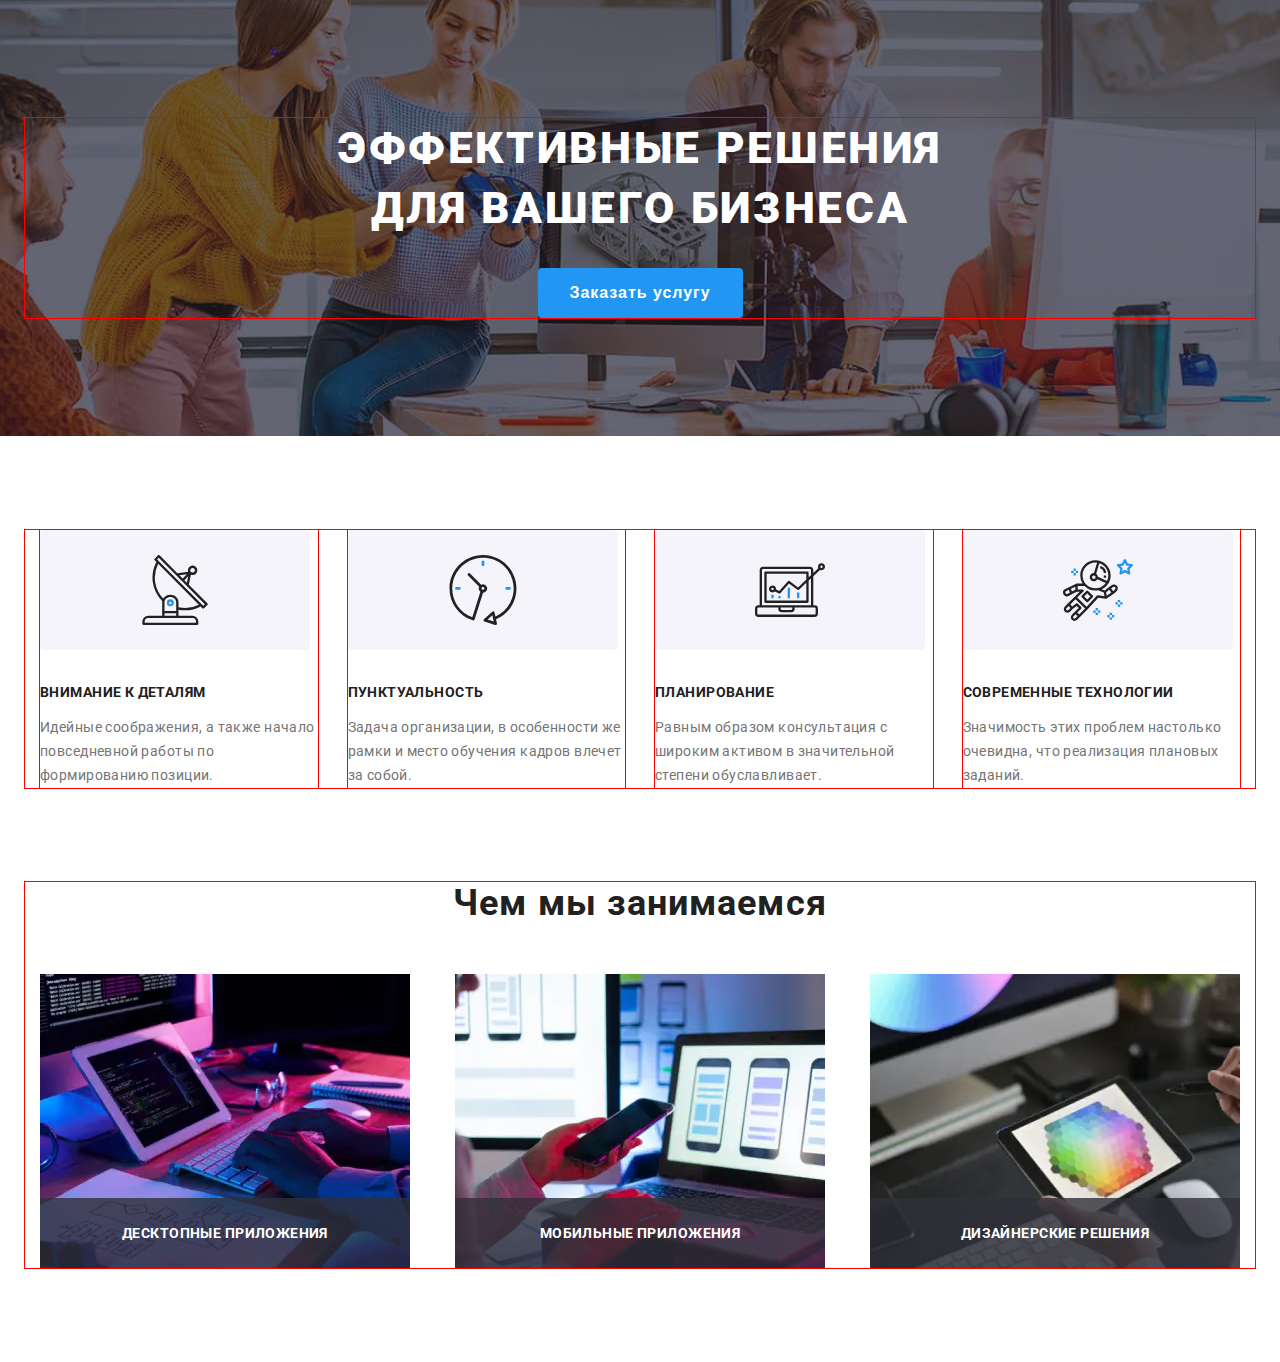
==== index.html @ d1e6fab0 "fix right margin of advantages list in tablet version" ====
<!DOCTYPE html>
<html lang="ru">
  <head>
    <meta charset="UTF-8" />
    <meta name="viewport" content="width=device-width, initial-scale=1.0" />
    <title>Web Studio - Главная</title>
    <link rel="preconnect" href="https://fonts.gstatic.com">
    <link href="https://fonts.googleapis.com/css2?family=Raleway:wght@700&family=Roboto:wght@400;500;700;900&display=swap"
      rel="stylesheet">
      <link rel="stylesheet" href="https://cdnjs.cloudflare.com/ajax/libs/modern-normalize/1.0.0/modern-normalize.min.css"
        integrity="sha512-ISS7cAi1PEhQ8jnbJpJZMd29NlhNj4AWYyLOSp2CE/CsHxTCu+r+t0D2yoJudVrd0/8fTVPUVDzY5Tvli75u/g=="
        crossorigin="anonymous" />
    <link rel="stylesheet" href="./css/main.min.css">
  </head>

  <body>
  <!-- Header -->
    <!-- <header class="page-header">
      <div class="page-header__container container">
        <a class="logo" href="./index.html" aria-label="Логотип"><span class="logo__span">Web</span>Studio</a>

        <div class="menu">
          <button type="button" class="menu__button" aria-expanded="false" data-menu-button>
            <svg 
              width="40" 
              height="40"
              aria-label="переключатель мобильного меню"
            >
              <use class="buttom__icon--burger" href="./images/sprite.svg#burger-menu"></use>
              <use class="buttom__icon--cross" href="./images/sprite.svg#menu-close"></use>
            </svg>
          </button>
          
          <div class="menu-backdrop" data-menu>
            <nav class="site-nav">
              <ul class="site-nav__list list">
                <li class="site-nav__item item"><a class="site-nav__link link current-page" href="./index.html">Студия</a></li>
                <li class="site-nav__item item"><a class="site-nav__link link" href="./portfolio.html">Портфолио</a></li>
                <li class="site-nav__item item"><a class="site-nav__link link" href="#">Контакты</a></li>
              </ul>
            </nav>
          
            <address class="address">
              <ul class="address__list list">
                <li class="address__item item"><a class="address__link link" href="mailto:info@devstudio.com">
                    <svg class="address__icon address__icon--mail">
                      <use href="./images/sprite.svg#envelope"></use>
                    </svg>
                    info@devstudio.com</a></li>
                <li class="address__item item"><a class="address__link link" href="tel:+380961111111">
                    <svg class="address__icon address__icon--smartphone">
                      <use href="./images/sprite.svg#smartphone"></use>
                    </svg>
                    +38 096 111 11 11</a></li>
              </ul>
            </address>
          </div>
        </div>
       
        
      </div>
      
    </header> -->
    <main>
      <!-- Hero -->        
        <section class="hero section">
          <div class="hero__container container">
            <h1 class="hero__title title">Эффективные решения <br>для вашего бизнеса</h1>
            <button type="button" class="hero__button" data-modal-open>Заказать услугу</button>
          </div>
        </section> 
      <!-- Advantages -->
      <section class="advantages section">
        <div class="container">
        <h2 class="visually-hidden">Преимущества</h2>
          <ul class="advantages__list list">
              <li class="advantages__list-item">
                <div class="advantages__list-item-wrapper">
                  <svg class="advantages__list-item-icon">
                    <use href="./images/sprite.svg#antenna"></use>
                  </svg>
                </div>
              <h3 class="advantages__list-item-paragraph title">Внимание к деталям</h3>
              <p class="advantages__list-item-description">
                Идейные соображения, а также начало повседневной работы по
                формированию позиции.
              </p> 
            </li>
            <li class="advantages__list-item">
              <div class="advantages__list-item-wrapper">
                <svg class="advantages__list-item-icon">
                  <use href="./images/sprite.svg#clock"></use>
                </svg>
              </div>
              <h3 class="advantages__list-item-paragraph title">Пунктуальность</h3>
              <p class="advantages__list-item-description">
                Задача организации, в особенности же рамки и место обучения кадров
                влечет за собой.
              </p>
            </li>
            <li class="advantages__list-item" >
              <div class="advantages__list-item-wrapper">
                <svg class="advantages__list-item-icon">
                  <use href="./images/sprite.svg#diagram"></use>
                </svg>
              </div>
              <h3 class="advantages__list-item-paragraph title">Планирование</h3>
              <p class="advantages__list-item-description">
                Равным образом консультация с широким активом в значительной
                степени обуславливает.
              </p>
            </li>
            <li class="advantages__list-item">
              <div class="advantages__list-item-wrapper">
                <svg class="advantages__list-item-icon">
                  <use href="./images/sprite.svg#astronaut"></use>
                </svg>
              </div>
              <h3 class="advantages__list-item-paragraph title">Современные технологии</h3>
              <p class="advantages__list-item-description">
                Значимость этих проблем настолько очевидна, что реализация
                плановых заданий.
              </p>
            </li>
          </ul>
          </div>
      </section>

      <!-- Activity -->
      <section class="activity section"> 
        <div class="container">
        <h2 class="activity__title title">Чем мы занимаемся</h2>
        <ul class="activity__list list">
            <li class="activity__list-item">
              <picture>
                <source srcset="./images/mark-up@1x.webp 1x, ./images/mark-up@2x.webp 2x" media="(min-width: 1200px)"
                  type="image/webp" />
                <source srcset="./images/mark-up@1x.jpg 1x, ./images/mark-up@2x.jpg 2x" media="(min-width: 1200px)"/>
              
                <img src="./images/mark-up@1x.jpg" alt="Планшет с кодом"/>
              </picture>

                <h3 class="activity__list-item-title">Десктопные приложения</h3>
            </li>
            <li class="activity__list-item">
              <picture>
                <source srcset="./images/adaptation@1x.webp 1x, ./images/adaptation@2x.webp 2x" media="(min-width: 1200px)"
                  type="image/webp" />
                
                  <source srcset="./images/adaptation@1x.jpg 1x, ./images/adaptation@2x.jpg 2x" media="(min-width: 1200px)" />
                <img src="./images/adaptation@1x.jpg" alt="Ноутбук с макетами смартфонов" />
              </picture>
                <h3 class="activity__list-item-title">Мобильные приложения</h3>
            </li>
            <li class="activity__list-item">
              <picture>
                <source srcset="./images/design@1x.webp 1x, ./images/design@2x.webp 2x" media="(min-width: 1200px)"
                  type="image/webp" />
                
                  <source srcset="./images/design@1x.jpg.jpg 1x, ./images/design@2x.jpg 2x" media="(min-width: 1200px)" />
                <img src="./images/design@1x.jpg" alt="Планшет с панелью цветов" width="370" height="294" />
              </picture>            
                <h3 class="activity__list-item-title">Дизайнерские решения</h3>
            </li>
          </div>
         
        </ul>
        </div>
      </section> 

      <!-- Our team -->
      <!-- <div class="our-team-bg-color">
      <section class="our-team-section section">
        <div class="container">
          <h2 class="title">Наша команда</h2>
          <ul class="card list">
            <li class="item">
                <img src="./images/employee-1.jpg" alt="Сотрудник" width="270" height="260" />
                <div class="wrapper">
                  <h3 class="name">Игорь Демьяненко</h3>
                  <p class="position" lang="en">Product Designer</p>
      
                  <ul class="social-links list">
                    <li class="item"><a href="#" class="link">
                      <svg class="icon" width="20" height="20";>
                        <use href="./images/sprite.svg#instagram"></use>
                      </svg>
                    </a></li>
                    <li class="item"><a href="#" class="link">
                      <svg class="icon" width="20" height="20">
                        <use href="./images/sprite.svg#twitter"></use>
                      </svg>
                    </a></li>
                    <li class="item"><a href="#" class="link">
                      <svg class="icon" width="20" height="20">
                        <use href="./images/sprite.svg#facebook"></use>
                      </svg>
                    </a></li>
                    <li class="item"><a href="#" class="link">
                      <svg class="icon" width="20" height="20">
                        <use href="./images/sprite.svg#linkedin"></use>
                      </svg>
                    </a></li>
                  </ul>
                </div>
            </li>
            <li class="item">
                <img src="./images/employee-2.jpg" alt="Сотрудник" width="270" height="260" />
                <div class="wrapper">
                <h3 class="name">Ольга Репина</h3>
                <p class="position" lang="en">Frontend Developer</p>
                
                  <ul class="social-links list">
                    <li class="item"><a href="#" class="link">
                        <svg class="icon" width="20" height="20" ;>
                          <use href="./images/sprite.svg#instagram"></use>
                        </svg>
                      </a></li>
                    <li class="item"><a href="#" class="link">
                        <svg class="icon" width="20" height="20">
                          <use href="./images/sprite.svg#twitter"></use>
                        </svg>
                      </a></li>
                    <li class="item"><a href="#" class="link">
                        <svg class="icon" width="20" height="20">
                          <use href="./images/sprite.svg#facebook"></use>
                        </svg>
                      </a></li>
                    <li class="item"><a href="#" class="link">
                        <svg class="icon" width="20" height="20">
                          <use href="./images/sprite.svg#linkedin"></use>
                        </svg>
                      </a></li>
                  </ul>
                          </div>
            </li>
            <li class="item">
                <img src="./images/employee-3.jpg" alt="Сотрудник" width="270" height="260" />
                <div class="wrapper">
                <h3 class="name">Николай Тарасов</h3>
                <p class="position" lang="en">Marketing</p>
                
                  <ul class="social-links list">
                    <li class="item"><a href="#" class="link">
                        <svg class="icon" width="20" height="20" ;>
                          <use href="./images/sprite.svg#instagram"></use>
                        </svg>
                      </a></li>
                    <li class="item"><a href="#" class="link">
                        <svg class="icon" width="20" height="20">
                          <use href="./images/sprite.svg#twitter"></use>
                        </svg>
                      </a></li>
                    <li class="item"><a href="#" class="link">
                        <svg class="icon" width="20" height="20">
                          <use href="./images/sprite.svg#facebook"></use>
                        </svg>
                      </a></li>
                    <li class="item"><a href="#" class="link">
                        <svg class="icon" width="20" height="20">
                          <use href="./images/sprite.svg#linkedin"></use>
                        </svg>
                      </a></li>
                  </ul>
                          </div>
            </li>
            <li class="item">
                <img src="./images/employee-4.jpg" alt="Сотрудник" width="270" height="260" />
                <div class="wrapper">
                <h3 class="name">Михаил Ермаков</h3>
                <p class="position" lang="en">UI Designer</p>
                
                  <ul class="social-links list">
                    <li class="item"><a href="#" class="link">
                        <svg class="icon" width="20" height="20" ;>
                          <use href="./images/sprite.svg#instagram"></use>
                        </svg>
                      </a></li>
                    <li class="item"><a href="#" class="link">
                        <svg class="icon" width="20" height="20">
                          <use href="./images/sprite.svg#twitter"></use>
                        </svg>
                      </a></li>
                    <li class="item"><a href="#" class="link">
                        <svg class="icon" width="20" height="20">
                          <use href="./images/sprite.svg#facebook"></use>
                        </svg>
                      </a></li>
                    <li class="item"><a href="#" class="link">
                        <svg class="icon" width="20" height="20">
                          <use href="./images/sprite.svg#linkedin"></use>
                        </svg>
                      </a></li>
                  </ul>
                          </div>
            </li>
          </ul>
        </div>
       
      </section>
      </div> -->

      <!-- Clients -->
      <!-- <section class="clients section">
        <h2 class="title">Постоянные клиенты</h2>
        <ul class="list">
          <li class="item"><a href="#" class="link icon">
            <svg class="icon" width="44.27" height="49.23">
              <use href="./images/sprite.svg#logo-1"></use>
            </svg>
          </a></li>
          <li class="item"><a href="#" class="link icon">
            <svg class="icon" width="40" height="52">
              <use href="./images/sprite.svg#logo-2"></use>
            </svg>
          </a></li>
          <li class="item"><a href="#" class="link icon">
            <svg class="icon" width="41" height="42.6">
              <use href="./images/sprite.svg#logo-3"></use>
            </svg>
          </a></li>
          <li class="item"><a href="#" class="link icon">
            <svg class="icon" width="79.66" height="42.02">
              <use href="./images/sprite.svg#logo-4"></use>
            </svg>
          </a></li>
          <li class="item"><a href="#" class="link icon">
            <svg class="icon" width="59" height="47">
              <use href="./images/sprite.svg#logo-5"></use>
            </svg>
          </a></li>
          <li class="item"><a href="#" class="link icon">
            <svg class="icon" width="88.48" height="45.44">
              <use href="./images/sprite.svg#logo-6"></use>
            </svg>
          </a></li>
        </ul>
      </section> -->


    </main>

    <!-- <footer class="page-footer">
      <div class="container">

        <div class="wrapper">
        <a class="logo link" href="./index.html" aria-label="Логотип"><span>Web</span>Studio</a>
        <address class="address">
          <ul class="list">
            <li class="item"><a class="link map-link" href="https://goo.gl/maps/mYZtJSJooVGheemE7" target="=_blank"
                rel="noreferrer noopener">г. Киев, пр-т Леси Украинки, 26</a></li>
            <li class="item"><a class="link" href="mailto:info@example.com">info@example.com</a></li>
            <li class="item"><a class="link" href="tel:+380991111111">+38 099 111 11 11</a></li>
          </ul>
        </address>
        </div>

        <div class="wrapper">
        <strong class="invitation">присоединяйтесь</strong>
                  <ul class="social-links list">
                    <li class="item"><a href="#" class="link icon">
                        <svg class="icon" width="20" height="20" ;>
                          <use href="./images/sprite.svg#instagram"></use>
                        </svg>
                      </a></li>
                    <li class="item"><a href="#" class="link icon">
                        <svg class="icon" width="20" height="20">
                          <use href="./images/sprite.svg#twitter"></use>
                        </svg>
                      </a></li>
                    <li class="item"><a href="#" class="link icon">
                        <svg class="icon" width="20" height="20">
                          <use href="./images/sprite.svg#facebook"></use>
                        </svg>
                      </a></li>
                    <li class="item"><a href="#" class="link icon">
                        <svg class="icon" width="20" height="20">
                          <use href="./images/sprite.svg#linkedin"></use>
                        </svg>
                      </a></li>
                  </ul>
        </div>

        <div class="subscribe-wrapper">
        <strong class="invitation">Подпишитесь на рассылку</strong>
        <form action="#" class="subscribe-form">
          <input type="email" name="email" class="subscribe-field" placeholder="E-mail">
          <button type="submit" class="subscribe-btn">Подписаться</button>
        </form>
        </div>
      </div>
      
    </footer> -->

        <!-- Modal -->

    <!-- <div class="backdrop is-hidden" data-modal>
      <div class="modal">
        
        <button type="button" class="modal-btn" data-modal-close>
          <svg class="btn-icon" width="18" height="18">
            <use href="./images/sprite.svg#close-black" ></use>
          </svg>
        </button>

        <b class="modal-title">Оставьте свои данные, мы вам перезвоним</b>
        
        <form action="#" class="modal-form">
          <label class="form-field">
            Имя
            <span class="field-input-wrapper">
              <svg class="field-icon" width="18" height="18">
              <use href="./images/sprite.svg#person"></use>
            </svg>
            <input type="text" name="name" class="field-input"></span>
          </label>
          
          <label  class="form-field">
            Телефон
            <span class="field-input-wrapper">
              <svg class="field-icon" width="18" height="18">
              <use href="./images/sprite.svg#phone-in-form"></use>
            </svg>
            <input type="tel" name="phone" class="field-input"></span>
          </label>

          <label  class="form-field">
            Почта
            <span class="field-input-wrapper">
              <svg class="field-icon" width="18" height="18">
              <use href="./images/sprite.svg#email"></use>
            </svg>
            <input type="email" name="email" class="field-input"></span>
          </label>
          
          <label class="form-field" >
            Комментарий
            <textarea name="comment" placeholder="Введите текст" class="field-txtarea"></textarea>
          </label>

            <input type="checkbox" name="policy" value="accept-policy" id="policy" class="policy-input visually-hidden">
            <label for="policy" class="policy-chbx-text">
              Соглашаюсь с рассылкой и принимаю<a href="#" class="policy-agreement link">Условия договора</a>
            </label>
          
          <button type="submit" class="form-submit-btn">Отправить</button>

        </form>
      </div>
    </div> -->

    <script src="./js/modal.js"></script>
    <script src="./js/burger-menu.js"></script>

  </body>
</html>
---- css/main.min.css ----
body{background-color:var(--primary-white-color);color:var(--primary-text-color);font-family:'Roboto', sans-serif;margin:0}h1,h2,h3,h4,h5,h6,p{margin:0;padding:0}.list{list-style:none;margin:0;padding:0}.link{text-decoration:none;color:var(--primary-text-color)}img{display:block}:root{--primary-white-color: #ffffff;--secondary-background-color: #2f303a;--accent-background-color: #f5f4fa;--accent-color: #2196f3;--primary-text-color: #212121;--secondary-text-color: #757575;--primary-icon-color: #afb1b8;--time-function: cubic-bezier(0.4, 0, 0.2, 1)}.visually-hidden{position:absolute;width:1px;height:1px;margin:-1px;border:0;padding:0;white-space:nowrap;clip-path:inset(100%);clip:rect(0 0 0 0);overflow:hidden}.container{width:100%;padding:0 15px;outline:1px solid red}@media screen and (min-width: 480px){.container{max-width:480px;margin:0 auto}}@media screen and (min-width: 768px){.container{max-width:768px}}@media screen and (min-width: 1200px){.container{max-width:1200px}}.logo{font-size:24px;font-weight:700;line-height:1.167;font-family:'Raleway', sans-serif;letter-spacing:0.03em;text-decoration:none;color:#000000}.logo__span{color:var(--accent-color)}.section{padding-top:60px;padding-bottom:60px}@media screen and (min-width: 1200px){.section{padding-top:94px;padding-bottom:94px}}.title{font-size:28px;font-weight:700;line-height:1.179;text-align:center;letter-spacing:0.03em}@media screen and (min-width: 1200px){.title{font-size:36px;font-weight:700;line-height:1.167}}.page-header{border-bottom:1px solid #ececec}.page-header__container{position:relative;display:flex;justify-content:space-between;align-items:center;min-height:60px}.menu__button{display:flex;justify-content:center;width:40px;height:40px;padding:0;background-color:var(--primary-white-color);border:none}.buttom__icon--cross{display:none}.menu__button.is-open .buttom__icon--cross{display:block}.menu__button.is-open .buttom__icon--burger{display:none}.menu-backdrop{opacity:0;pointer-events:none;position:absolute;left:0;top:101%;text-align:center;width:100%;padding:60px 0;background-color:var(--primary-white-color);box-shadow:0px 4px 8px rgba(0,0,0,0.04),0px 2px 4px rgba(0,0,0,0.08),0px 1px 3px rgba(0,0,0,0.16);transition:opacity 250ms var(--time-function)}.menu-backdrop.is-open{opacity:1;pointer-events:visible}.site-nav{margin-bottom:55px}.site-nav__item:not(:last-child){margin-bottom:40px}.site-nav__item{display:flex;justify-content:center}.site-nav__link{display:inline-flex;flex-direction:column;align-items:center;font-size:14px;font-weight:500;line-height:1.143;letter-spacing:0.02em}.site-nav__link:after{content:'';margin-top:8px;width:100%;height:4px;background-color:var(--accent-color);border-radius:2px;opacity:0}.site-nav__link.current-page{color:var(--accent-color)}.site-nav__link.current-page:after{opacity:1}.address__item:not(:last-child){margin-bottom:16px}.address__link{display:inline-flex;align-items:center;color:var(--secondary-text-color);font-size:14px;font-weight:500;line-height:1.143;font-style:normal;letter-spacing:0.02em;transition:color 250ms var(--time-function)}.address__link:hover,.address__link:focus{color:var(--accent-color)}.address__icon{margin-right:10px;fill:currentColor}.address__icon--mail{width:16px;height:12px}.address__icon--smartphone{width:10px;height:16px}.address__icon--mail{width:16px;height:12px}.address__icon--mail--smartphone{width:10px;height:16px}.hero{padding-top:118px;padding-bottom:118px;margin:0 auto;color:var(--primary-white-color);background-image:linear-gradient(rgba(47,48,58,0.4), rgba(47,48,58,0.4)),url("../images/hero-mobile@1x.jpg");background-repeat:no-repeat;background-position:center;background-size:480px 400px}.hero__container{text-align:center}.hero__title{margin-bottom:30px;font-size:21px;font-weight:900;line-height:1.619;letter-spacing:0.06em;text-transform:uppercase}.hero__button{padding:10px 32px;border:none;border-radius:4px;min-width:200px;cursor:pointer;background-color:var(--accent-color);color:var(--primary-white-color);font-size:16px;font-weight:700;line-height:1.875;text-align:center;letter-spacing:0.06em}@media screen and (min-device-pixel-ratio: 2) and (min-width: 320px), screen and (min-resolution: 192dpi) and (min-width: 320px), screen and (min-resolution: 2dppx) and (min-width: 320px){.hero{background-image:linear-gradient(rgba(47,48,58,0.4), rgba(47,48,58,0.4)),url("../images/hero-mobile@2x.jpg")}}@media screen and (min-width: 480px){.hero__title{font-size:26px;font-weight:900;line-height:1.615}}@media screen and (min-width: 768px){.hero{background-image:linear-gradient(rgba(47,48,58,0.4), rgba(47,48,58,0.4)),url("../images/hero-tablet@1x.jpg");background-size:768px 400px}}@media screen and (min-device-pixel-ratio: 2) and (min-width: 768px), screen and (min-resolution: 192dpi) and (min-width: 768px), screen and (min-resolution: 2dppx) and (min-width: 768px){.hero{background-image:linear-gradient(rgba(47,48,58,0.4), rgba(47,48,58,0.4)),url("../images/hero-tablet@2x.jpg")}}@media screen and (min-width: 1200px){.hero{background-image:linear-gradient(rgba(47,48,58,0.4), rgba(47,48,58,0.4)),url("../images/hero-desk@1x.jpg");background-size:1600px 600px}.hero__title{font-size:44px;font-weight:900;line-height:1.364}}@media screen and (min-device-pixel-ratio: 2) and (min-width: 1200px), screen and (min-resolution: 192dpi) and (min-width: 1200px), screen and (min-resolution: 2dppx) and (min-width: 1200px){.hero{background-image:linear-gradient(rgba(47,48,58,0.4), rgba(47,48,58,0.4)),url("../images/hero-desk@2x.jpg")}}.advantages__list-item-wrapper{display:flex;justify-content:center;align-items:center;max-width:450px;height:120px;margin-bottom:30px;background-color:var(--accent-background-color);border-radius:4px}.advantages__list-item-icon{width:70px;height:70px}.advantages__list-item-paragraph{font-size:14px;font-weight:700;line-height:1.857;text-transform:uppercase;margin-bottom:10px}.advantages__list-item-description{color:var(--secondary-text-color);font-size:14px;font-weight:400;line-height:1.714;letter-spacing:0.03em}@media screen and (min-width: 320px) and (max-width: 767px){.advantages__list-item:not(:last-child){margin-bottom:30px}}@media screen and (min-width: 768px){.advantages__list{display:flex;flex-wrap:wrap;margin-right:-15px;margin-left:-15px;margin-bottom:-15px}.advantages__list-item{margin-right:15px;margin-left:15px;margin-bottom:15px;outline:1px solid red;width:calc((100% - 4 * 15px) / 2)}.advantages__list-item-wrapper{max-width:354px}.advantages__list-item-paragraph{text-align:left}}@media screen and (min-width: 1200px){.advantages__list{flex-wrap:nowrap;margin-bottom:0}.advantages__list-item{margin-bottom:0;outline:1px solid red;width:calc((100% - 4 * 30px) / 4)}.advantages__list-item-wrapper{max-width:270px}.advantages__list-item-paragraph{text-align:left}}.activity{display:none}@media screen and (min-width: 1200px){.activity{display:block;padding-top:0}.activity__list{display:flex;justify-content:space-between}.activity__title{margin-bottom:50px}.activity__list-item{position:relative}.activity__list-item-title{position:absolute;left:0;bottom:0;width:100%;padding-top:27px;padding-bottom:27px;background-color:rgba(47,48,58,0.8);font-size:14px;font-weight:700;line-height:1.143;text-align:center;letter-spacing:0.03em;text-transform:uppercase;color:var(--primary-white-color)}}
/*# sourceMappingURL=main.min.css.map */
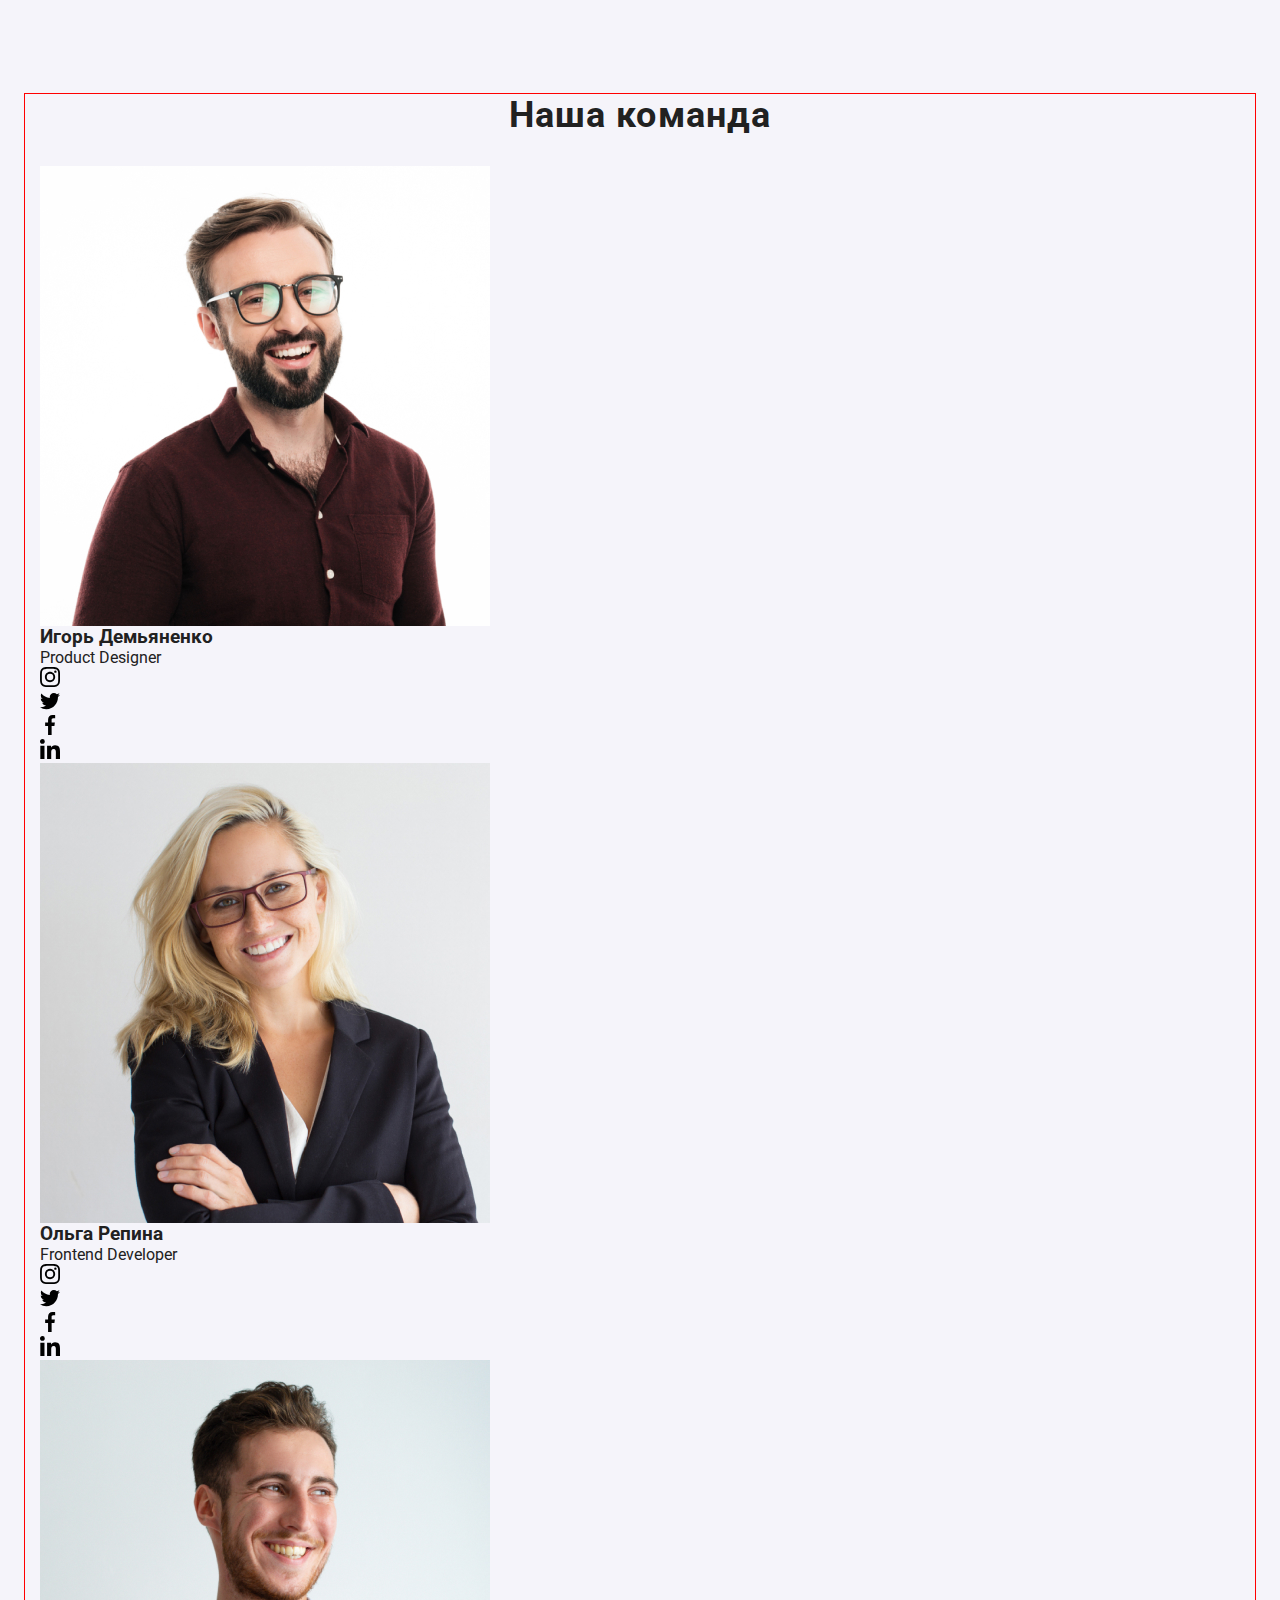
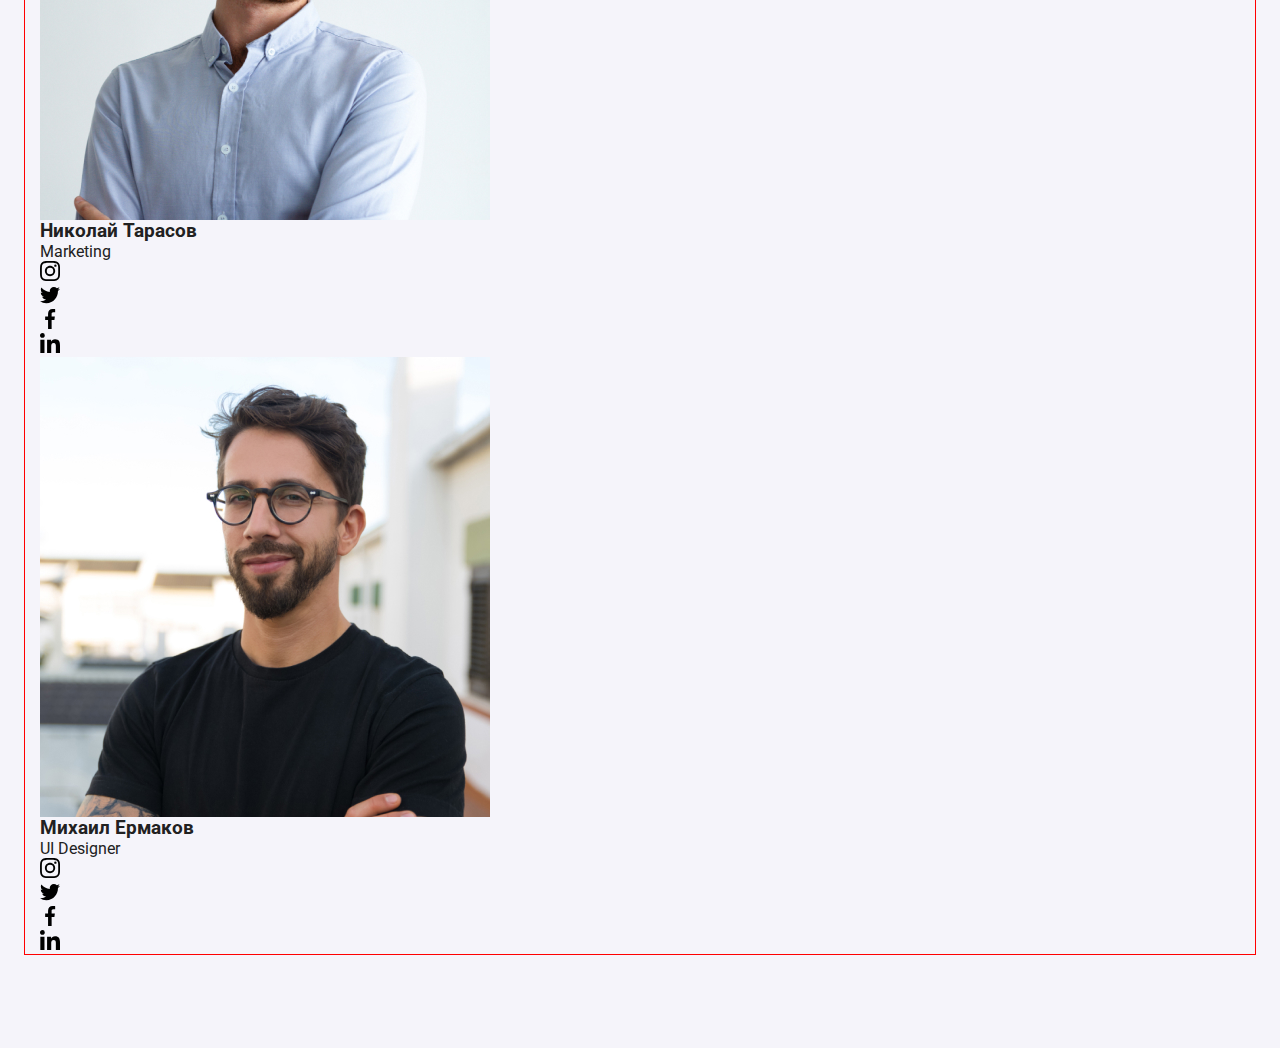
==== commit 874a418f: "prepare images for responsive design" ====
--- a/index.html
+++ b/index.html
@@ -63,14 +63,14 @@
     </header> -->
     <main>
       <!-- Hero -->        
-        <section class="hero section">
+        <!-- <section class="hero section">
           <div class="hero__container container">
             <h1 class="hero__title title">Эффективные решения <br>для вашего бизнеса</h1>
             <button type="button" class="hero__button" data-modal-open>Заказать услугу</button>
           </div>
-        </section> 
+        </section>  -->
       <!-- Advantages -->
-      <section class="advantages section">
+      <!-- <section class="advantages section">
         <div class="container">
         <h2 class="visually-hidden">Преимущества</h2>
           <ul class="advantages__list list">
@@ -124,10 +124,10 @@
             </li>
           </ul>
           </div>
-      </section>
+      </section> -->
 
       <!-- Activity -->
-      <section class="activity section"> 
+      <!-- <section class="activity section"> 
         <div class="container">
         <h2 class="activity__title title">Чем мы занимаемся</h2>
         <ul class="activity__list list">
@@ -166,139 +166,152 @@
          
         </ul>
         </div>
-      </section> 
+      </section>  -->
 
       <!-- Our team -->
-      <!-- <div class="our-team-bg-color">
-      <section class="our-team-section section">
+      <section class="our-team section">
         <div class="container">
-          <h2 class="title">Наша команда</h2>
-          <ul class="card list">
-            <li class="item">
-                <img src="./images/employee-1.jpg" alt="Сотрудник" width="270" height="260" />
-                <div class="wrapper">
-                  <h3 class="name">Игорь Демьяненко</h3>
-                  <p class="position" lang="en">Product Designer</p>
+          <h2 class="our-team__title title">Наша команда</h2>
+          <ul class="our-team__card-list list">
+            <li class="our-team__card-list-item">
+              <picture>
+                <source srcset="" media="" />
+                <source srcset="" media="" type="" />
+                <img src="./images/employee-1-mobile@1x.jpg" alt="Сотрудник"/>
+              </picture>
+                <div class="our-team__card-list-wrapper">
+                  <h3 class="our-team__card-list-name">Игорь Демьяненко</h3>
+                  <p class="our-team__card-list-position" lang="en">Product Designer</p>
       
-                  <ul class="social-links list">
-                    <li class="item"><a href="#" class="link">
-                      <svg class="icon" width="20" height="20";>
+                  <ul class="social-links__list list">
+                    <li class="social-links__list-item"><a href="#" class="link">
+                      <svg class="social-links__list-item-icon" width="20" height="20";>
                         <use href="./images/sprite.svg#instagram"></use>
                       </svg>
                     </a></li>
-                    <li class="item"><a href="#" class="link">
-                      <svg class="icon" width="20" height="20">
+                    <li class="social-links__list-item"><a href="#" class="link">
+                      <svg class="social-links__list-item-icon" width="20" height="20">
                         <use href="./images/sprite.svg#twitter"></use>
                       </svg>
                     </a></li>
-                    <li class="item"><a href="#" class="link">
-                      <svg class="icon" width="20" height="20">
+                    <li class="social-links__list-item"><a href="#" class="link">
+                      <svg class="social-links__list-item-icon" width="20" height="20">
                         <use href="./images/sprite.svg#facebook"></use>
                       </svg>
                     </a></li>
-                    <li class="item"><a href="#" class="link">
-                      <svg class="icon" width="20" height="20">
+                    <li class="social-links__list-item"><a href="#" class="link">
+                      <svg class="social-links__list-item-icon" width="20" height="20">
                         <use href="./images/sprite.svg#linkedin"></use>
                       </svg>
                     </a></li>
                   </ul>
                 </div>
             </li>
-            <li class="item">
-                <img src="./images/employee-2.jpg" alt="Сотрудник" width="270" height="260" />
-                <div class="wrapper">
-                <h3 class="name">Ольга Репина</h3>
-                <p class="position" lang="en">Frontend Developer</p>
-                
-                  <ul class="social-links list">
-                    <li class="item"><a href="#" class="link">
-                        <svg class="icon" width="20" height="20" ;>
+            <li class="our-team__card-list-item">
+              <picture>
+                <img src="./images/employee-2-mobile@1x.jpg" alt="Сотрудник"/>
+              </picture>
+                <div class="our-team__card-list-wrapper">
+                <h3 class="our-team__card-list-name">Ольга Репина</h3>
+                <p class="our-team__card-list-position" lang="en">Frontend Developer</p>
+                
+                  <ul class="social-links__list list">
+                    <li class="social-links__list-item"><a href="#" class="link">
+                        <svg class="social-links__list-item-icon" width="20" height="20" ;>
                           <use href="./images/sprite.svg#instagram"></use>
                         </svg>
                       </a></li>
-                    <li class="item"><a href="#" class="link">
-                        <svg class="icon" width="20" height="20">
+                    <li class="social-links__list-item"><a href="#" class="link">
+                        <svg class="social-links__list-item-icon" width="20" height="20">
                           <use href="./images/sprite.svg#twitter"></use>
                         </svg>
                       </a></li>
-                    <li class="item"><a href="#" class="link">
-                        <svg class="icon" width="20" height="20">
+                    <li class="social-links__list-item"><a href="#" class="link">
+                        <svg class="social-links__list-item-icon" width="20" height="20">
                           <use href="./images/sprite.svg#facebook"></use>
                         </svg>
                       </a></li>
-                    <li class="item"><a href="#" class="link">
-                        <svg class="icon" width="20" height="20">
+                    <li class="social-links__list-item"><a href="#" class="link">
+                        <svg class="social-links__list-item-icon" width="20" height="20">
+                          <use href="./images/sprite.svg#linkedin"></use>
+                        </svg>
+                      </a></li>
+                  </ul>
+                 </div>
+            </li>
+            <li class="our-team__card-list-item">
+              <picture>
+                <img src="./images/employee-3-mobile@1x.jpg" alt="Сотрудник"/>
+              </picture>
+                
+                <div class="our-team__card-list-wrapper">
+                <h3 class="our-team__card-list-name">Николай Тарасов</h3>
+                <p class="our-team__card-list-position" lang="en">Marketing</p>
+                
+                  <ul class="social-links__list list">
+                    <li class="social-links__list-item"><a href="#" class="link">
+                        <svg class="social-links__list-item-icon" width="20" height="20" ;>
+                          <use href="./images/sprite.svg#instagram"></use>
+                        </svg>
+                      </a></li>
+                    <li class="social-links__list-item"><a href="#" class="link">
+                        <svg class="social-links__list-item-icon" width="20" height="20">
+                          <use href="./images/sprite.svg#twitter"></use>
+                        </svg>
+                      </a></li>
+                    <li class="social-links__list-item"><a href="#" class="link">
+                        <svg class="social-links__list-item-icon" width="20" height="20">
+                          <use href="./images/sprite.svg#facebook"></use>
+                        </svg>
+                      </a></li>
+                    <li class="social-links__list-item"><a href="#" class="link">
+                        <svg class="social-links__list-item-icon" width="20" height="20">
                           <use href="./images/sprite.svg#linkedin"></use>
                         </svg>
                       </a></li>
                   </ul>
                           </div>
             </li>
-            <li class="item">
-                <img src="./images/employee-3.jpg" alt="Сотрудник" width="270" height="260" />
-                <div class="wrapper">
-                <h3 class="name">Николай Тарасов</h3>
-                <p class="position" lang="en">Marketing</p>
-                
-                  <ul class="social-links list">
-                    <li class="item"><a href="#" class="link">
-                        <svg class="icon" width="20" height="20" ;>
+            <li class="our-team__card-list-item">
+              <picture>
+<img src="./images/employee-4-mobile@1x.jpg" alt="Сотрудник"/>
+              </picture>
+                
+              </picture>
+                
+                <div class="our-team__card-list-wrapper">
+                <h3 class="our-team__card-list-name">Михаил Ермаков</h3>
+                <p class="our-team__card-list-position" lang="en">UI Designer</p>
+                
+                  <ul class="social-links__list list">
+                    <li class="social-links__list-item"><a href="#" class="link">
+                        <svg class="social-links__list-item-icon" width="20" height="20" ;>
                           <use href="./images/sprite.svg#instagram"></use>
                         </svg>
                       </a></li>
-                    <li class="item"><a href="#" class="link">
-                        <svg class="icon" width="20" height="20">
+                    <li class="social-links__list-item"><a href="#" class="link">
+                        <svg class="social-links__list-item-icon" width="20" height="20">
                           <use href="./images/sprite.svg#twitter"></use>
                         </svg>
                       </a></li>
-                    <li class="item"><a href="#" class="link">
-                        <svg class="icon" width="20" height="20">
+                    <li class="social-links__list-item"><a href="#" class="link">
+                        <svg class="social-links__list-item-icon" width="20" height="20">
                           <use href="./images/sprite.svg#facebook"></use>
                         </svg>
                       </a></li>
-                    <li class="item"><a href="#" class="link">
-                        <svg class="icon" width="20" height="20">
+                    <li class="social-links__list-item"><a href="#" class="link">
+                        <svg class="social-links__list-item-icon" width="20" height="20">
                           <use href="./images/sprite.svg#linkedin"></use>
                         </svg>
                       </a></li>
                   </ul>
                           </div>
             </li>
-            <li class="item">
-                <img src="./images/employee-4.jpg" alt="Сотрудник" width="270" height="260" />
-                <div class="wrapper">
-                <h3 class="name">Михаил Ермаков</h3>
-                <p class="position" lang="en">UI Designer</p>
-                
-                  <ul class="social-links list">
-                    <li class="item"><a href="#" class="link">
-                        <svg class="icon" width="20" height="20" ;>
-                          <use href="./images/sprite.svg#instagram"></use>
-                        </svg>
-                      </a></li>
-                    <li class="item"><a href="#" class="link">
-                        <svg class="icon" width="20" height="20">
-                          <use href="./images/sprite.svg#twitter"></use>
-                        </svg>
-                      </a></li>
-                    <li class="item"><a href="#" class="link">
-                        <svg class="icon" width="20" height="20">
-                          <use href="./images/sprite.svg#facebook"></use>
-                        </svg>
-                      </a></li>
-                    <li class="item"><a href="#" class="link">
-                        <svg class="icon" width="20" height="20">
-                          <use href="./images/sprite.svg#linkedin"></use>
-                        </svg>
-                      </a></li>
-                  </ul>
-                          </div>
-            </li>
           </ul>
         </div>
        
       </section>
-      </div> -->
+
 
       <!-- Clients -->
       <!-- <section class="clients section">
--- a/css/main.min.css
+++ b/css/main.min.css
@@ -1,2 +1,2 @@
-body{background-color:var(--primary-white-color);color:var(--primary-text-color);font-family:'Roboto', sans-serif;margin:0}h1,h2,h3,h4,h5,h6,p{margin:0;padding:0}.list{list-style:none;margin:0;padding:0}.link{text-decoration:none;color:var(--primary-text-color)}img{display:block}:root{--primary-white-color: #ffffff;--secondary-background-color: #2f303a;--accent-background-color: #f5f4fa;--accent-color: #2196f3;--primary-text-color: #212121;--secondary-text-color: #757575;--primary-icon-color: #afb1b8;--time-function: cubic-bezier(0.4, 0, 0.2, 1)}.visually-hidden{position:absolute;width:1px;height:1px;margin:-1px;border:0;padding:0;white-space:nowrap;clip-path:inset(100%);clip:rect(0 0 0 0);overflow:hidden}.container{width:100%;padding:0 15px;outline:1px solid red}@media screen and (min-width: 480px){.container{max-width:480px;margin:0 auto}}@media screen and (min-width: 768px){.container{max-width:768px}}@media screen and (min-width: 1200px){.container{max-width:1200px}}.logo{font-size:24px;font-weight:700;line-height:1.167;font-family:'Raleway', sans-serif;letter-spacing:0.03em;text-decoration:none;color:#000000}.logo__span{color:var(--accent-color)}.section{padding-top:60px;padding-bottom:60px}@media screen and (min-width: 1200px){.section{padding-top:94px;padding-bottom:94px}}.title{font-size:28px;font-weight:700;line-height:1.179;text-align:center;letter-spacing:0.03em}@media screen and (min-width: 1200px){.title{font-size:36px;font-weight:700;line-height:1.167}}.page-header{border-bottom:1px solid #ececec}.page-header__container{position:relative;display:flex;justify-content:space-between;align-items:center;min-height:60px}.menu__button{display:flex;justify-content:center;width:40px;height:40px;padding:0;background-color:var(--primary-white-color);border:none}.buttom__icon--cross{display:none}.menu__button.is-open .buttom__icon--cross{display:block}.menu__button.is-open .buttom__icon--burger{display:none}.menu-backdrop{opacity:0;pointer-events:none;position:absolute;left:0;top:101%;text-align:center;width:100%;padding:60px 0;background-color:var(--primary-white-color);box-shadow:0px 4px 8px rgba(0,0,0,0.04),0px 2px 4px rgba(0,0,0,0.08),0px 1px 3px rgba(0,0,0,0.16);transition:opacity 250ms var(--time-function)}.menu-backdrop.is-open{opacity:1;pointer-events:visible}.site-nav{margin-bottom:55px}.site-nav__item:not(:last-child){margin-bottom:40px}.site-nav__item{display:flex;justify-content:center}.site-nav__link{display:inline-flex;flex-direction:column;align-items:center;font-size:14px;font-weight:500;line-height:1.143;letter-spacing:0.02em}.site-nav__link:after{content:'';margin-top:8px;width:100%;height:4px;background-color:var(--accent-color);border-radius:2px;opacity:0}.site-nav__link.current-page{color:var(--accent-color)}.site-nav__link.current-page:after{opacity:1}.address__item:not(:last-child){margin-bottom:16px}.address__link{display:inline-flex;align-items:center;color:var(--secondary-text-color);font-size:14px;font-weight:500;line-height:1.143;font-style:normal;letter-spacing:0.02em;transition:color 250ms var(--time-function)}.address__link:hover,.address__link:focus{color:var(--accent-color)}.address__icon{margin-right:10px;fill:currentColor}.address__icon--mail{width:16px;height:12px}.address__icon--smartphone{width:10px;height:16px}.address__icon--mail{width:16px;height:12px}.address__icon--mail--smartphone{width:10px;height:16px}.hero{padding-top:118px;padding-bottom:118px;margin:0 auto;color:var(--primary-white-color);background-image:linear-gradient(rgba(47,48,58,0.4), rgba(47,48,58,0.4)),url("../images/hero-mobile@1x.jpg");background-repeat:no-repeat;background-position:center;background-size:480px 400px}.hero__container{text-align:center}.hero__title{margin-bottom:30px;font-size:21px;font-weight:900;line-height:1.619;letter-spacing:0.06em;text-transform:uppercase}.hero__button{padding:10px 32px;border:none;border-radius:4px;min-width:200px;cursor:pointer;background-color:var(--accent-color);color:var(--primary-white-color);font-size:16px;font-weight:700;line-height:1.875;text-align:center;letter-spacing:0.06em}@media screen and (min-device-pixel-ratio: 2) and (min-width: 320px), screen and (min-resolution: 192dpi) and (min-width: 320px), screen and (min-resolution: 2dppx) and (min-width: 320px){.hero{background-image:linear-gradient(rgba(47,48,58,0.4), rgba(47,48,58,0.4)),url("../images/hero-mobile@2x.jpg")}}@media screen and (min-width: 480px){.hero__title{font-size:26px;font-weight:900;line-height:1.615}}@media screen and (min-width: 768px){.hero{background-image:linear-gradient(rgba(47,48,58,0.4), rgba(47,48,58,0.4)),url("../images/hero-tablet@1x.jpg");background-size:768px 400px}}@media screen and (min-device-pixel-ratio: 2) and (min-width: 768px), screen and (min-resolution: 192dpi) and (min-width: 768px), screen and (min-resolution: 2dppx) and (min-width: 768px){.hero{background-image:linear-gradient(rgba(47,48,58,0.4), rgba(47,48,58,0.4)),url("../images/hero-tablet@2x.jpg")}}@media screen and (min-width: 1200px){.hero{background-image:linear-gradient(rgba(47,48,58,0.4), rgba(47,48,58,0.4)),url("../images/hero-desk@1x.jpg");background-size:1600px 600px}.hero__title{font-size:44px;font-weight:900;line-height:1.364}}@media screen and (min-device-pixel-ratio: 2) and (min-width: 1200px), screen and (min-resolution: 192dpi) and (min-width: 1200px), screen and (min-resolution: 2dppx) and (min-width: 1200px){.hero{background-image:linear-gradient(rgba(47,48,58,0.4), rgba(47,48,58,0.4)),url("../images/hero-desk@2x.jpg")}}.advantages__list-item-wrapper{display:flex;justify-content:center;align-items:center;max-width:450px;height:120px;margin-bottom:30px;background-color:var(--accent-background-color);border-radius:4px}.advantages__list-item-icon{width:70px;height:70px}.advantages__list-item-paragraph{font-size:14px;font-weight:700;line-height:1.857;text-transform:uppercase;margin-bottom:10px}.advantages__list-item-description{color:var(--secondary-text-color);font-size:14px;font-weight:400;line-height:1.714;letter-spacing:0.03em}@media screen and (min-width: 320px) and (max-width: 767px){.advantages__list-item:not(:last-child){margin-bottom:30px}}@media screen and (min-width: 768px){.advantages__list{display:flex;flex-wrap:wrap;margin-right:-15px;margin-left:-15px;margin-bottom:-15px}.advantages__list-item{margin-right:15px;margin-left:15px;margin-bottom:15px;outline:1px solid red;width:calc((100% - 4 * 15px) / 2)}.advantages__list-item-wrapper{max-width:354px}.advantages__list-item-paragraph{text-align:left}}@media screen and (min-width: 1200px){.advantages__list{flex-wrap:nowrap;margin-bottom:0}.advantages__list-item{margin-bottom:0;outline:1px solid red;width:calc((100% - 4 * 30px) / 4)}.advantages__list-item-wrapper{max-width:270px}.advantages__list-item-paragraph{text-align:left}}.activity{display:none}@media screen and (min-width: 1200px){.activity{display:block;padding-top:0}.activity__list{display:flex;justify-content:space-between}.activity__title{margin-bottom:50px}.activity__list-item{position:relative}.activity__list-item-title{position:absolute;left:0;bottom:0;width:100%;padding-top:27px;padding-bottom:27px;background-color:rgba(47,48,58,0.8);font-size:14px;font-weight:700;line-height:1.143;text-align:center;letter-spacing:0.03em;text-transform:uppercase;color:var(--primary-white-color)}}
+body{background-color:var(--primary-white-color);color:var(--primary-text-color);font-family:'Roboto', sans-serif;margin:0}h1,h2,h3,h4,h5,h6,p{margin:0;padding:0}.list{list-style:none;margin:0;padding:0}.link{text-decoration:none;color:var(--primary-text-color)}img{display:block}:root{--primary-white-color: #ffffff;--secondary-background-color: #2f303a;--accent-background-color: #f5f4fa;--accent-color: #2196f3;--primary-text-color: #212121;--secondary-text-color: #757575;--primary-icon-color: #afb1b8;--time-function: cubic-bezier(0.4, 0, 0.2, 1)}.visually-hidden{position:absolute;width:1px;height:1px;margin:-1px;border:0;padding:0;white-space:nowrap;clip-path:inset(100%);clip:rect(0 0 0 0);overflow:hidden}.container{width:100%;padding:0 15px;outline:1px solid red}@media screen and (min-width: 480px){.container{max-width:480px;margin:0 auto}}@media screen and (min-width: 768px){.container{max-width:768px}}@media screen and (min-width: 1200px){.container{max-width:1200px}}.logo{font-size:24px;font-weight:700;line-height:1.167;font-family:'Raleway', sans-serif;letter-spacing:0.03em;text-decoration:none;color:#000000}.logo__span{color:var(--accent-color)}.section{padding-top:60px;padding-bottom:60px}@media screen and (min-width: 1200px){.section{padding-top:94px;padding-bottom:94px}}.title{font-size:28px;font-weight:700;line-height:1.179;text-align:center;letter-spacing:0.03em}@media screen and (min-width: 1200px){.title{font-size:36px;font-weight:700;line-height:1.167}}.page-header{border-bottom:1px solid #ececec}.page-header__container{position:relative;display:flex;justify-content:space-between;align-items:center;min-height:60px}.menu__button{display:flex;justify-content:center;width:40px;height:40px;padding:0;background-color:var(--primary-white-color);border:none}.buttom__icon--cross{display:none}.menu__button.is-open .buttom__icon--cross{display:block}.menu__button.is-open .buttom__icon--burger{display:none}.menu-backdrop{opacity:0;pointer-events:none;position:absolute;left:0;top:101%;text-align:center;width:100%;padding:60px 0;background-color:var(--primary-white-color);box-shadow:0px 4px 8px rgba(0,0,0,0.04),0px 2px 4px rgba(0,0,0,0.08),0px 1px 3px rgba(0,0,0,0.16);transition:opacity 250ms var(--time-function)}.menu-backdrop.is-open{opacity:1;pointer-events:visible}.site-nav{margin-bottom:55px}.site-nav__item:not(:last-child){margin-bottom:40px}.site-nav__item{display:flex;justify-content:center}.site-nav__link{display:inline-flex;flex-direction:column;align-items:center;font-size:14px;font-weight:500;line-height:1.143;letter-spacing:0.02em}.site-nav__link:after{content:'';margin-top:8px;width:100%;height:4px;background-color:var(--accent-color);border-radius:2px;opacity:0}.site-nav__link.current-page{color:var(--accent-color)}.site-nav__link.current-page:after{opacity:1}.address__item:not(:last-child){margin-bottom:16px}.address__link{display:inline-flex;align-items:center;color:var(--secondary-text-color);font-size:14px;font-weight:500;line-height:1.143;font-style:normal;letter-spacing:0.02em;transition:color 250ms var(--time-function)}.address__link:hover,.address__link:focus{color:var(--accent-color)}.address__icon{margin-right:10px;fill:currentColor}.address__icon--mail{width:16px;height:12px}.address__icon--smartphone{width:10px;height:16px}.address__icon--mail{width:16px;height:12px}.address__icon--mail--smartphone{width:10px;height:16px}.hero{padding-top:118px;padding-bottom:118px;margin:0 auto;color:var(--primary-white-color);background-image:linear-gradient(rgba(47,48,58,0.4), rgba(47,48,58,0.4)),url("../images/hero-mobile@1x.jpg");background-repeat:no-repeat;background-position:center;background-size:480px 400px}.hero__container{text-align:center}.hero__title{margin-bottom:30px;font-size:21px;font-weight:900;line-height:1.619;letter-spacing:0.06em;text-transform:uppercase}.hero__button{padding:10px 32px;border:none;border-radius:4px;min-width:200px;cursor:pointer;background-color:var(--accent-color);color:var(--primary-white-color);font-size:16px;font-weight:700;line-height:1.875;text-align:center;letter-spacing:0.06em}@media screen and (min-device-pixel-ratio: 2) and (min-width: 320px), screen and (min-resolution: 192dpi) and (min-width: 320px), screen and (min-resolution: 2dppx) and (min-width: 320px){.hero{background-image:linear-gradient(rgba(47,48,58,0.4), rgba(47,48,58,0.4)),url("../images/hero-mobile@2x.jpg")}}@media screen and (min-width: 480px){.hero__title{font-size:26px;font-weight:900;line-height:1.615}}@media screen and (min-width: 768px){.hero{background-image:linear-gradient(rgba(47,48,58,0.4), rgba(47,48,58,0.4)),url("../images/hero-tablet@1x.jpg");background-size:768px 400px}}@media screen and (min-device-pixel-ratio: 2) and (min-width: 768px), screen and (min-resolution: 192dpi) and (min-width: 768px), screen and (min-resolution: 2dppx) and (min-width: 768px){.hero{background-image:linear-gradient(rgba(47,48,58,0.4), rgba(47,48,58,0.4)),url("../images/hero-tablet@2x.jpg")}}@media screen and (min-width: 1200px){.hero{background-image:linear-gradient(rgba(47,48,58,0.4), rgba(47,48,58,0.4)),url("../images/hero-desk@1x.jpg");background-size:1600px 600px}.hero__title{font-size:44px;font-weight:900;line-height:1.364}}@media screen and (min-device-pixel-ratio: 2) and (min-width: 1200px), screen and (min-resolution: 192dpi) and (min-width: 1200px), screen and (min-resolution: 2dppx) and (min-width: 1200px){.hero{background-image:linear-gradient(rgba(47,48,58,0.4), rgba(47,48,58,0.4)),url("../images/hero-desk@2x.jpg")}}.advantages__list-item-wrapper{display:flex;justify-content:center;align-items:center;max-width:450px;height:120px;margin-bottom:30px;background-color:var(--accent-background-color);border-radius:4px}.advantages__list-item-icon{width:70px;height:70px}.advantages__list-item-paragraph{font-size:14px;font-weight:700;line-height:1.857;text-transform:uppercase;margin-bottom:10px}.advantages__list-item-description{color:var(--secondary-text-color);font-size:14px;font-weight:400;line-height:1.714;letter-spacing:0.03em}@media screen and (min-width: 320px) and (max-width: 767px){.advantages__list-item:not(:last-child){margin-bottom:30px}}@media screen and (min-width: 768px){.advantages__list{display:flex;flex-wrap:wrap;justify-content:space-between;margin-right:-30px;margin-bottom:-30px}.advantages__list-item{margin-right:30px;margin-bottom:30px;outline:1px solid red;width:calc((100% - 4 * 15px) / 2)}.advantages__list-item-wrapper{max-width:354px}.advantages__list-item-paragraph{text-align:left}}@media screen and (min-width: 1200px){.advantages__list{flex-wrap:nowrap;margin-bottom:0}.advantages__list-item{margin-bottom:0;outline:1px solid red;width:calc((100% - 4 * 30px) / 4)}.advantages__list-item-wrapper{max-width:270px}.advantages__list-item-paragraph{text-align:left}}.activity{display:none}@media screen and (min-width: 1200px){.activity{display:block;padding-top:0}.activity__list{display:flex;justify-content:space-between}.activity__title{margin-bottom:50px}.activity__list-item{position:relative}.activity__list-item-title{position:absolute;left:0;bottom:0;width:100%;padding-top:27px;padding-bottom:27px;background-color:rgba(47,48,58,0.8);font-size:14px;font-weight:700;line-height:1.143;text-align:center;letter-spacing:0.03em;text-transform:uppercase;color:var(--primary-white-color)}}.our-team{background-color:var(--accent-background-color)}.our-team__title{margin-bottom:30px}@media screen and (min-width: 1200px){.our-team__title{margin-bottom:30px}}
 /*# sourceMappingURL=main.min.css.map */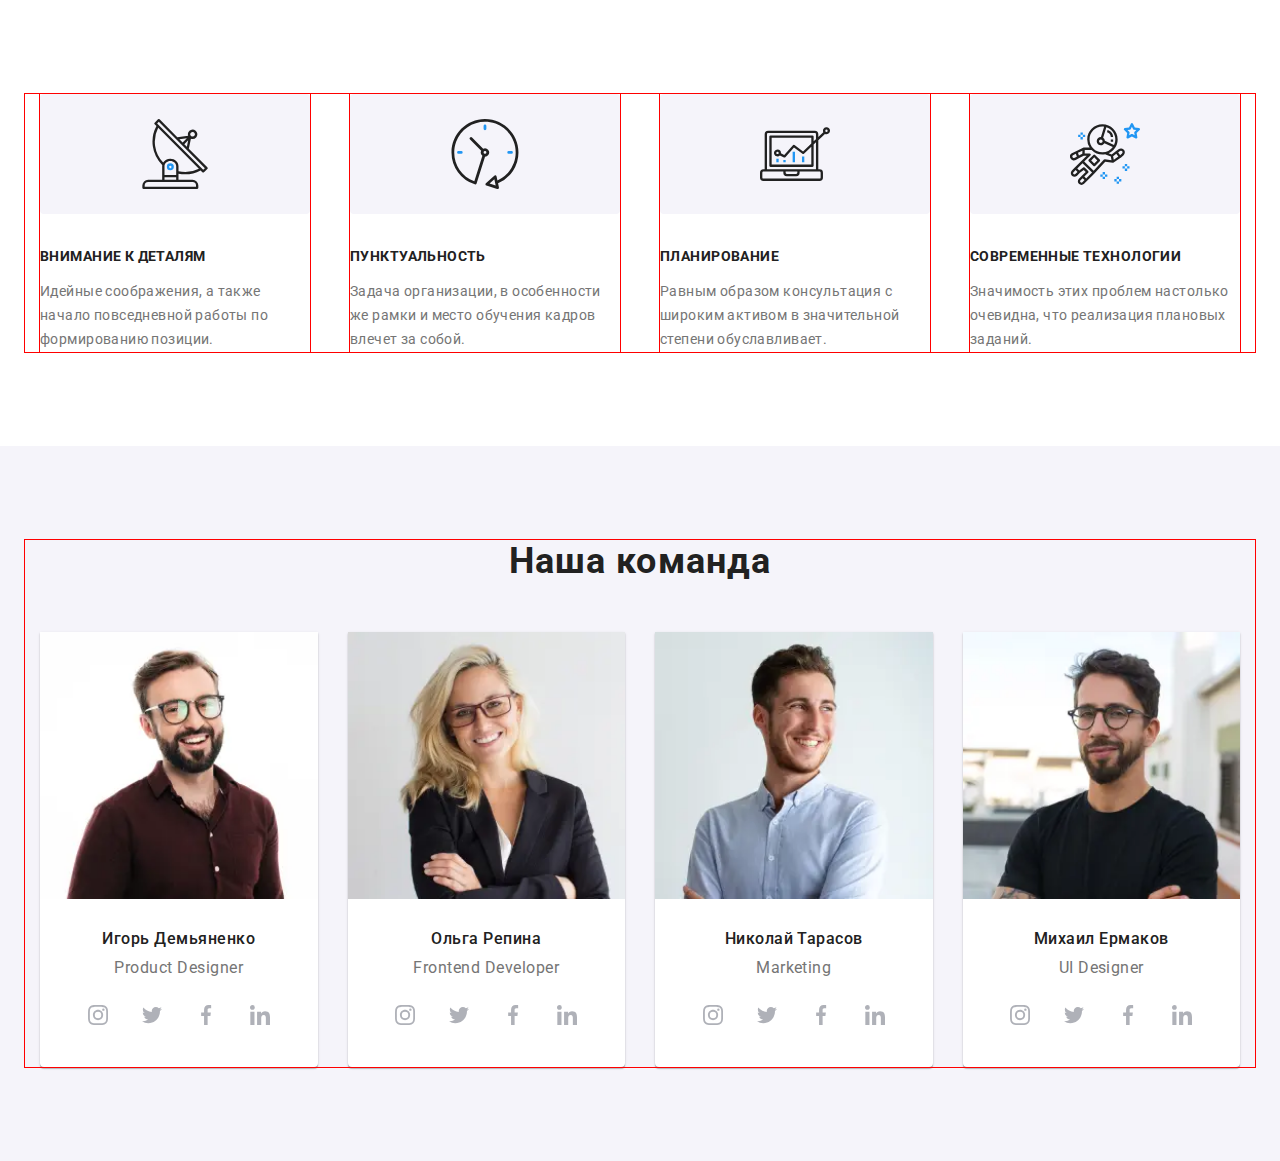
==== commit b2dfa870: "add adaptive disign to the 'our-team' section" ====
--- a/index.html
+++ b/index.html
@@ -70,7 +70,7 @@
           </div>
         </section>  -->
       <!-- Advantages -->
-      <!-- <section class="advantages section">
+      <section class="advantages section">
         <div class="container">
         <h2 class="visually-hidden">Преимущества</h2>
           <ul class="advantages__list list">
@@ -124,10 +124,10 @@
             </li>
           </ul>
           </div>
-      </section> -->
+      </section>
 
       <!-- Activity -->
-      <!-- <section class="activity section"> 
+       <!-- <section class="activity section">
         <div class="container">
         <h2 class="activity__title title">Чем мы занимаемся</h2>
         <ul class="activity__list list">
@@ -166,40 +166,57 @@
          
         </ul>
         </div>
-      </section>  -->
+      </section> -->
 
       <!-- Our team -->
       <section class="our-team section">
         <div class="container">
           <h2 class="our-team__title title">Наша команда</h2>
-          <ul class="our-team__card-list list">
-            <li class="our-team__card-list-item">
-              <picture>
-                <source srcset="" media="" />
-                <source srcset="" media="" type="" />
-                <img src="./images/employee-1-mobile@1x.jpg" alt="Сотрудник"/>
-              </picture>
-                <div class="our-team__card-list-wrapper">
-                  <h3 class="our-team__card-list-name">Игорь Демьяненко</h3>
-                  <p class="our-team__card-list-position" lang="en">Product Designer</p>
-      
+          <ul class="our-team__card-set list">
+            <li class="our-team__card-set-item">
+              <picture>
+                <source srcset="./images/employee-1-desk@1x.webp  1x, ./images/employee-3-desk@2x.webp 1x" media="(min-width: 1200px)"
+                  type="image/webp" />
+              
+                <source srcset="./images/employee-1-tablet@1x.webp  1x, ./images/employee-1-tablet@2x.webp 2x"
+                  media="(min-width: 768px)" type="image/webp" />
+              
+                <source srcset="./images/employee-1-mobile@1x.webp 1x, ./images/employee-1-mobile@2x.webp 2x"
+                  media="(max-width: 479px)" type="image/webp" />
+              
+              
+                <source srcset="./images/employee-1-desk@1x.jpg 1x, ./images/employee-1-desk@2x.jpg 2x" media="(min-width: 1200px)"
+                  type="image/jpg" />
+              
+                <source srcset="./images/employee-1-tablet@1x.jpg 1x, ./images/employee-1-tablet@2x.jpg 2x" media="(min-width: 768px)"
+                  type="image/jpg" />
+              
+                <source srcset="./images/employee-1-mobile@1x.jpg 1x, ./images/employee-1-mobile@2x.jpg 2x" media="(max-width: 767px)"
+                  type="image/jpg" />
+              
+                <img src="./images/employee-1-desk@1x.jpg" alt="Сотрудник" class="our-team__card-set-item-img" />
+              </picture>
+                <div class="our-team__card-set-wrapper">
+                  <h3 class="our-team__card-set-name">Игорь Демьяненко</h3>
+                  <p class="our-team__card-set-position" lang="en">Product Designer</p>
+
                   <ul class="social-links__list list">
-                    <li class="social-links__list-item"><a href="#" class="link">
+                    <li class="social-links__list-item"><a href="#" class="social-links__list-item-link link">
                       <svg class="social-links__list-item-icon" width="20" height="20";>
                         <use href="./images/sprite.svg#instagram"></use>
                       </svg>
                     </a></li>
-                    <li class="social-links__list-item"><a href="#" class="link">
+                    <li class="social-links__list-item"><a href="#" class="social-links__list-item-link link">
                       <svg class="social-links__list-item-icon" width="20" height="20">
                         <use href="./images/sprite.svg#twitter"></use>
                       </svg>
                     </a></li>
-                    <li class="social-links__list-item"><a href="#" class="link">
+                    <li class="social-links__list-item"><a href="#" class="social-links__list-item-link link">
                       <svg class="social-links__list-item-icon" width="20" height="20">
                         <use href="./images/sprite.svg#facebook"></use>
                       </svg>
                     </a></li>
-                    <li class="social-links__list-item"><a href="#" class="link">
+                    <li class="social-links__list-item"><a href="#" class="social-links__list-item-link link">
                       <svg class="social-links__list-item-icon" width="20" height="20">
                         <use href="./images/sprite.svg#linkedin"></use>
                       </svg>
@@ -207,31 +224,50 @@
                   </ul>
                 </div>
             </li>
-            <li class="our-team__card-list-item">
-              <picture>
-                <img src="./images/employee-2-mobile@1x.jpg" alt="Сотрудник"/>
-              </picture>
-                <div class="our-team__card-list-wrapper">
-                <h3 class="our-team__card-list-name">Ольга Репина</h3>
-                <p class="our-team__card-list-position" lang="en">Frontend Developer</p>
+            <li class="our-team__card-set-item">
+              <picture>
+                <source srcset="./images/employee-2-desk@1x.webp  1x, ./images/employee-2-desk@2x.webp 2x" media="(min-width: 1200px)"
+                  type="image/webp" />
+              
+                <source srcset="./images/employee-2-tablet@1x.webp  1x, ./images/employee-2-tablet@2x.webp 2x"
+                  media="(min-width: 768px)" type="image/webp" />
+              
+                <source srcset="./images/employee-2-mobile@1x.webp 1x, ./images/employee-2-mobile@2x.webp 2x"
+                  media="(max-width: 479px)" type="image/webp" />
+              
+              
+                <source srcset="./images/employee-2-desk@1x.jpg 1x, ./images/employee-2-desk@2x.jpg 2x" media="(min-width: 1200px)"
+                  type="image/jpg" />
+              
+                <source srcset="./images/employee-2-tablet@1x.jpg 1x, ./images/employee-2-tablet@2x.jpg 2x" media="(min-width: 768px)"
+                  type="image/jpg" />
+              
+                <source srcset="./images/employee-2-mobile@1x.jpg 1x, ./images/employee-2-mobile@2x.jpg 2x" media="(max-width: 767px)"
+                  type="image/jpg" />
+              
+                <img src="./images/employee-2-desk@1x.jpg" alt="Сотрудник" class="our-team__card-set-item-img" />
+              </picture>
+                <div class="our-team__card-set-wrapper">
+                <h3 class="our-team__card-set-name">Ольга Репина</h3>
+                <p class="our-team__card-set-position" lang="en">Frontend Developer</p>
                 
                   <ul class="social-links__list list">
-                    <li class="social-links__list-item"><a href="#" class="link">
+                    <li class="social-links__list-item"><a href="#" class="social-links__list-item-link link">
                         <svg class="social-links__list-item-icon" width="20" height="20" ;>
                           <use href="./images/sprite.svg#instagram"></use>
                         </svg>
                       </a></li>
-                    <li class="social-links__list-item"><a href="#" class="link">
+                    <li class="social-links__list-item"><a href="#" class="social-links__list-item-link link">
                         <svg class="social-links__list-item-icon" width="20" height="20">
                           <use href="./images/sprite.svg#twitter"></use>
                         </svg>
                       </a></li>
-                    <li class="social-links__list-item"><a href="#" class="link">
+                    <li class="social-links__list-item"><a href="#" class="social-links__list-item-link link">
                         <svg class="social-links__list-item-icon" width="20" height="20">
                           <use href="./images/sprite.svg#facebook"></use>
                         </svg>
                       </a></li>
-                    <li class="social-links__list-item"><a href="#" class="link">
+                    <li class="social-links__list-item"><a href="#" class="social-links__list-item-link link">
                         <svg class="social-links__list-item-icon" width="20" height="20">
                           <use href="./images/sprite.svg#linkedin"></use>
                         </svg>
@@ -239,32 +275,57 @@
                   </ul>
                  </div>
             </li>
-            <li class="our-team__card-list-item">
-              <picture>
-                <img src="./images/employee-3-mobile@1x.jpg" alt="Сотрудник"/>
-              </picture>
-                
-                <div class="our-team__card-list-wrapper">
-                <h3 class="our-team__card-list-name">Николай Тарасов</h3>
-                <p class="our-team__card-list-position" lang="en">Marketing</p>
+            <li class="our-team__card-set-item">
+              <picture>
+                <source srcset="./images/employee-3-desk@1x.webp  1x, ./images/employee-3-desk@2x.webp 2x"
+                  media="(min-width: 1200px)" 
+                  type="image/webp"/>
+
+                <source srcset="./images/employee-3-tablet@1x.webp  1x, ./images/employee-3-tablet@2x.webp 2x"
+                  media="(min-width: 768px)" 
+                  type="image/webp" />
+
+                <source srcset="./images/employee-3-mobile@1x.webp 1x, ./images/employee-3-mobile@2x.webp 2x" 
+                  media="(max-width: 479px)"
+                  type="image/webp" />
+
+
+                <source srcset="./images/employee-3-desk@1x.jpg 1x, ./images/employee-3-desk@2x.jpg 2x" 
+                  media="(min-width: 1200px)"
+                  type="image/jpg" />
+
+                <source srcset="./images/employee-3-tablet@1x.jpg 1x, ./images/employee-3-tablet@2x.jpg 2x" 
+                  media="(min-width: 768px)"
+                  type="image/jpg"/>
+
+                <source srcset="./images/employee-3-mobile@1x.jpg 1x, ./images/employee-3-mobile@2x.jpg 2x" 
+                  media="(max-width: 767px)"
+                  type="image/jpg"/>
+
+                  <img src="./images/employee-3-desk@1x.jpg" alt="Сотрудник" class="our-team__card-set-item-img" />
+              </picture>
+                
+                <div class="our-team__card-set-wrapper">
+                <h3 class="our-team__card-set-name">Николай Тарасов</h3>
+                <p class="our-team__card-set-position" lang="en">Marketing</p>
                 
                   <ul class="social-links__list list">
-                    <li class="social-links__list-item"><a href="#" class="link">
+                    <li class="social-links__list-item"><a href="#" class="social-links__list-item-link link">
                         <svg class="social-links__list-item-icon" width="20" height="20" ;>
                           <use href="./images/sprite.svg#instagram"></use>
                         </svg>
                       </a></li>
-                    <li class="social-links__list-item"><a href="#" class="link">
+                    <li class="social-links__list-item"><a href="#" class="social-links__list-item-link link">
                         <svg class="social-links__list-item-icon" width="20" height="20">
                           <use href="./images/sprite.svg#twitter"></use>
                         </svg>
                       </a></li>
-                    <li class="social-links__list-item"><a href="#" class="link">
+                    <li class="social-links__list-item"><a href="#" class="social-links__list-item-link link">
                         <svg class="social-links__list-item-icon" width="20" height="20">
                           <use href="./images/sprite.svg#facebook"></use>
                         </svg>
                       </a></li>
-                    <li class="social-links__list-item"><a href="#" class="link">
+                    <li class="social-links__list-item"><a href="#" class="social-links__list-item-link link">
                         <svg class="social-links__list-item-icon" width="20" height="20">
                           <use href="./images/sprite.svg#linkedin"></use>
                         </svg>
@@ -272,34 +333,53 @@
                   </ul>
                           </div>
             </li>
-            <li class="our-team__card-list-item">
-              <picture>
-<img src="./images/employee-4-mobile@1x.jpg" alt="Сотрудник"/>
-              </picture>
-                
-              </picture>
-                
-                <div class="our-team__card-list-wrapper">
-                <h3 class="our-team__card-list-name">Михаил Ермаков</h3>
-                <p class="our-team__card-list-position" lang="en">UI Designer</p>
+            <li class="our-team__card-set-item">
+              <picture>
+                <source srcset="./images/employee-4-desk@1x.webp  1x, ./images/employee-4-desk@2x.webp 2x" media="(min-width: 1200px)"
+                  type="image/webp" />
+              
+                <source srcset="./images/employee-4-tablet@1x.webp  1x, ./images/employee-4-tablet@2x.webp 2x"
+                  media="(min-width: 768px)" type="image/webp" />
+              
+                <source srcset="./images/employee-4-mobile@1x.webp 1x, ./images/employee-4-mobile@2x.webp 2x"
+                  media="(max-width: 479px)" type="image/webp" />
+              
+              
+                <source srcset="./images/employee-4-desk@1x.jpg 1x, ./images/employee-4-desk@2x.jpg 2x" media="(min-width: 1200px)"
+                  type="image/jpg" />
+              
+                <source srcset="./images/employee-4-tablet@1x.jpg 1x, ./images/employee-4-tablet@2x.jpg 2x" media="(min-width: 768px)"
+                  type="image/jpg" />
+              
+                <source srcset="./images/employee-4-mobile@1x.jpg 1x, ./images/employee-4-mobile@2x.jpg 2x" media="(max-width: 767px)"
+                  type="image/jpg" />
+              
+                <img src="./images/employee-4-desk@1x.jpg" alt="Сотрудник" class="our-team__card-set-item-img" />
+              </picture>
+                
+              </picture>
+                
+                <div class="our-team__card-set-wrapper">
+                <h3 class="our-team__card-set-name">Михаил Ермаков</h3>
+                <p class="our-team__card-set-position" lang="en">UI Designer</p>
                 
                   <ul class="social-links__list list">
-                    <li class="social-links__list-item"><a href="#" class="link">
+                    <li class="social-links__list-item"><a href="#" class="social-links__list-item-link link">
                         <svg class="social-links__list-item-icon" width="20" height="20" ;>
                           <use href="./images/sprite.svg#instagram"></use>
                         </svg>
                       </a></li>
-                    <li class="social-links__list-item"><a href="#" class="link">
+                    <li class="social-links__list-item"><a href="#" class="social-links__list-item-link link">
                         <svg class="social-links__list-item-icon" width="20" height="20">
                           <use href="./images/sprite.svg#twitter"></use>
                         </svg>
                       </a></li>
-                    <li class="social-links__list-item"><a href="#" class="link">
+                    <li class="social-links__list-item"><a href="#" class="social-links__list-item-link link">
                         <svg class="social-links__list-item-icon" width="20" height="20">
                           <use href="./images/sprite.svg#facebook"></use>
                         </svg>
                       </a></li>
-                    <li class="social-links__list-item"><a href="#" class="link">
+                    <li class="social-links__list-item"><a href="#" class="social-links__list-item-link link">
                         <svg class="social-links__list-item-icon" width="20" height="20">
                           <use href="./images/sprite.svg#linkedin"></use>
                         </svg>
--- a/css/main.min.css
+++ b/css/main.min.css
@@ -1,2 +1,2 @@
-body{background-color:var(--primary-white-color);color:var(--primary-text-color);font-family:'Roboto', sans-serif;margin:0}h1,h2,h3,h4,h5,h6,p{margin:0;padding:0}.list{list-style:none;margin:0;padding:0}.link{text-decoration:none;color:var(--primary-text-color)}img{display:block}:root{--primary-white-color: #ffffff;--secondary-background-color: #2f303a;--accent-background-color: #f5f4fa;--accent-color: #2196f3;--primary-text-color: #212121;--secondary-text-color: #757575;--primary-icon-color: #afb1b8;--time-function: cubic-bezier(0.4, 0, 0.2, 1)}.visually-hidden{position:absolute;width:1px;height:1px;margin:-1px;border:0;padding:0;white-space:nowrap;clip-path:inset(100%);clip:rect(0 0 0 0);overflow:hidden}.container{width:100%;padding:0 15px;outline:1px solid red}@media screen and (min-width: 480px){.container{max-width:480px;margin:0 auto}}@media screen and (min-width: 768px){.container{max-width:768px}}@media screen and (min-width: 1200px){.container{max-width:1200px}}.logo{font-size:24px;font-weight:700;line-height:1.167;font-family:'Raleway', sans-serif;letter-spacing:0.03em;text-decoration:none;color:#000000}.logo__span{color:var(--accent-color)}.section{padding-top:60px;padding-bottom:60px}@media screen and (min-width: 1200px){.section{padding-top:94px;padding-bottom:94px}}.title{font-size:28px;font-weight:700;line-height:1.179;text-align:center;letter-spacing:0.03em}@media screen and (min-width: 1200px){.title{font-size:36px;font-weight:700;line-height:1.167}}.page-header{border-bottom:1px solid #ececec}.page-header__container{position:relative;display:flex;justify-content:space-between;align-items:center;min-height:60px}.menu__button{display:flex;justify-content:center;width:40px;height:40px;padding:0;background-color:var(--primary-white-color);border:none}.buttom__icon--cross{display:none}.menu__button.is-open .buttom__icon--cross{display:block}.menu__button.is-open .buttom__icon--burger{display:none}.menu-backdrop{opacity:0;pointer-events:none;position:absolute;left:0;top:101%;text-align:center;width:100%;padding:60px 0;background-color:var(--primary-white-color);box-shadow:0px 4px 8px rgba(0,0,0,0.04),0px 2px 4px rgba(0,0,0,0.08),0px 1px 3px rgba(0,0,0,0.16);transition:opacity 250ms var(--time-function)}.menu-backdrop.is-open{opacity:1;pointer-events:visible}.site-nav{margin-bottom:55px}.site-nav__item:not(:last-child){margin-bottom:40px}.site-nav__item{display:flex;justify-content:center}.site-nav__link{display:inline-flex;flex-direction:column;align-items:center;font-size:14px;font-weight:500;line-height:1.143;letter-spacing:0.02em}.site-nav__link:after{content:'';margin-top:8px;width:100%;height:4px;background-color:var(--accent-color);border-radius:2px;opacity:0}.site-nav__link.current-page{color:var(--accent-color)}.site-nav__link.current-page:after{opacity:1}.address__item:not(:last-child){margin-bottom:16px}.address__link{display:inline-flex;align-items:center;color:var(--secondary-text-color);font-size:14px;font-weight:500;line-height:1.143;font-style:normal;letter-spacing:0.02em;transition:color 250ms var(--time-function)}.address__link:hover,.address__link:focus{color:var(--accent-color)}.address__icon{margin-right:10px;fill:currentColor}.address__icon--mail{width:16px;height:12px}.address__icon--smartphone{width:10px;height:16px}.address__icon--mail{width:16px;height:12px}.address__icon--mail--smartphone{width:10px;height:16px}.hero{padding-top:118px;padding-bottom:118px;margin:0 auto;color:var(--primary-white-color);background-image:linear-gradient(rgba(47,48,58,0.4), rgba(47,48,58,0.4)),url("../images/hero-mobile@1x.jpg");background-repeat:no-repeat;background-position:center;background-size:480px 400px}.hero__container{text-align:center}.hero__title{margin-bottom:30px;font-size:21px;font-weight:900;line-height:1.619;letter-spacing:0.06em;text-transform:uppercase}.hero__button{padding:10px 32px;border:none;border-radius:4px;min-width:200px;cursor:pointer;background-color:var(--accent-color);color:var(--primary-white-color);font-size:16px;font-weight:700;line-height:1.875;text-align:center;letter-spacing:0.06em}@media screen and (min-device-pixel-ratio: 2) and (min-width: 320px), screen and (min-resolution: 192dpi) and (min-width: 320px), screen and (min-resolution: 2dppx) and (min-width: 320px){.hero{background-image:linear-gradient(rgba(47,48,58,0.4), rgba(47,48,58,0.4)),url("../images/hero-mobile@2x.jpg")}}@media screen and (min-width: 480px){.hero__title{font-size:26px;font-weight:900;line-height:1.615}}@media screen and (min-width: 768px){.hero{background-image:linear-gradient(rgba(47,48,58,0.4), rgba(47,48,58,0.4)),url("../images/hero-tablet@1x.jpg");background-size:768px 400px}}@media screen and (min-device-pixel-ratio: 2) and (min-width: 768px), screen and (min-resolution: 192dpi) and (min-width: 768px), screen and (min-resolution: 2dppx) and (min-width: 768px){.hero{background-image:linear-gradient(rgba(47,48,58,0.4), rgba(47,48,58,0.4)),url("../images/hero-tablet@2x.jpg")}}@media screen and (min-width: 1200px){.hero{background-image:linear-gradient(rgba(47,48,58,0.4), rgba(47,48,58,0.4)),url("../images/hero-desk@1x.jpg");background-size:1600px 600px}.hero__title{font-size:44px;font-weight:900;line-height:1.364}}@media screen and (min-device-pixel-ratio: 2) and (min-width: 1200px), screen and (min-resolution: 192dpi) and (min-width: 1200px), screen and (min-resolution: 2dppx) and (min-width: 1200px){.hero{background-image:linear-gradient(rgba(47,48,58,0.4), rgba(47,48,58,0.4)),url("../images/hero-desk@2x.jpg")}}.advantages__list-item-wrapper{display:flex;justify-content:center;align-items:center;max-width:450px;height:120px;margin-bottom:30px;background-color:var(--accent-background-color);border-radius:4px}.advantages__list-item-icon{width:70px;height:70px}.advantages__list-item-paragraph{font-size:14px;font-weight:700;line-height:1.857;text-transform:uppercase;margin-bottom:10px}.advantages__list-item-description{color:var(--secondary-text-color);font-size:14px;font-weight:400;line-height:1.714;letter-spacing:0.03em}@media screen and (min-width: 320px) and (max-width: 767px){.advantages__list-item:not(:last-child){margin-bottom:30px}}@media screen and (min-width: 768px){.advantages__list{display:flex;flex-wrap:wrap;justify-content:space-between;margin-right:-30px;margin-bottom:-30px}.advantages__list-item{margin-right:30px;margin-bottom:30px;outline:1px solid red;width:calc((100% - 4 * 15px) / 2)}.advantages__list-item-wrapper{max-width:354px}.advantages__list-item-paragraph{text-align:left}}@media screen and (min-width: 1200px){.advantages__list{flex-wrap:nowrap;margin-bottom:0}.advantages__list-item{margin-bottom:0;outline:1px solid red;width:calc((100% - 4 * 30px) / 4)}.advantages__list-item-wrapper{max-width:270px}.advantages__list-item-paragraph{text-align:left}}.activity{display:none}@media screen and (min-width: 1200px){.activity{display:block;padding-top:0}.activity__list{display:flex;justify-content:space-between}.activity__title{margin-bottom:50px}.activity__list-item{position:relative}.activity__list-item-title{position:absolute;left:0;bottom:0;width:100%;padding-top:27px;padding-bottom:27px;background-color:rgba(47,48,58,0.8);font-size:14px;font-weight:700;line-height:1.143;text-align:center;letter-spacing:0.03em;text-transform:uppercase;color:var(--primary-white-color)}}.our-team{background-color:var(--accent-background-color)}.our-team__title{margin-bottom:30px}@media screen and (min-width: 1200px){.our-team__title{margin-bottom:30px}}
+body{background-color:var(--primary-white-color);color:var(--primary-text-color);font-family:'Roboto', sans-serif;margin:0}h1,h2,h3,h4,h5,h6,p{margin:0;padding:0}.list{list-style:none;margin:0;padding:0}.link{text-decoration:none;color:var(--primary-text-color)}img{display:block}:root{--primary-white-color: #ffffff;--secondary-background-color: #2f303a;--accent-background-color: #f5f4fa;--accent-color: #2196f3;--primary-text-color: #212121;--secondary-text-color: #757575;--primary-icon-color: #afb1b8;--time-function: cubic-bezier(0.4, 0, 0.2, 1)}.visually-hidden{position:absolute;width:1px;height:1px;margin:-1px;border:0;padding:0;white-space:nowrap;clip-path:inset(100%);clip:rect(0 0 0 0);overflow:hidden}.container{width:100%;padding:0 15px;outline:1px solid red}@media screen and (min-width: 480px){.container{max-width:480px;margin:0 auto}}@media screen and (min-width: 768px){.container{max-width:768px}}@media screen and (min-width: 1200px){.container{max-width:1200px}}.logo{font-size:24px;font-weight:700;line-height:1.167;font-family:'Raleway', sans-serif;letter-spacing:0.03em;text-decoration:none;color:#000000}.logo__span{color:var(--accent-color)}.section{padding-top:60px;padding-bottom:60px}@media screen and (min-width: 1200px){.section{padding-top:94px;padding-bottom:94px}}.title{font-size:28px;font-weight:700;line-height:1.179;text-align:center;letter-spacing:0.03em}@media screen and (min-width: 1200px){.title{font-size:36px;font-weight:700;line-height:1.167}}.social-links__list{display:flex;justify-content:center}.social-links__list-item:not(:last-child){margin-right:10px}.social-links__list-item-link{display:flex;width:44px;height:44px;color:var(--primary-icon-color);border-radius:50%;background-color:transparent;transition:color 250ms var(--time-function),background-color 250ms var(--time-function)}.social-links__list-item-link:hover,.social-links__list-item-link:focus{background-color:var(--accent-color);color:var(--primary-white-color)}.social-links__list-item-icon{margin:auto;fill:currentColor}.page-header{border-bottom:1px solid #ececec}.page-header__container{position:relative;display:flex;justify-content:space-between;align-items:center;min-height:60px}.menu__button{display:flex;justify-content:center;width:40px;height:40px;padding:0;background-color:var(--primary-white-color);border:none}.buttom__icon--cross{display:none}.menu__button.is-open .buttom__icon--cross{display:block}.menu__button.is-open .buttom__icon--burger{display:none}.menu-backdrop{opacity:0;pointer-events:none;position:absolute;left:0;top:101%;text-align:center;width:100%;padding:60px 0;background-color:var(--primary-white-color);box-shadow:0px 4px 8px rgba(0,0,0,0.04),0px 2px 4px rgba(0,0,0,0.08),0px 1px 3px rgba(0,0,0,0.16);transition:opacity 250ms var(--time-function)}.menu-backdrop.is-open{opacity:1;pointer-events:visible}.site-nav{margin-bottom:55px}.site-nav__item:not(:last-child){margin-bottom:40px}.site-nav__item{display:flex;justify-content:center}.site-nav__link{display:inline-flex;flex-direction:column;align-items:center;font-size:14px;font-weight:500;line-height:1.143;letter-spacing:0.02em}.site-nav__link:after{content:'';margin-top:8px;width:100%;height:4px;background-color:var(--accent-color);border-radius:2px;opacity:0}.site-nav__link.current-page{color:var(--accent-color)}.site-nav__link.current-page:after{opacity:1}.address__item:not(:last-child){margin-bottom:16px}.address__link{display:inline-flex;align-items:center;color:var(--secondary-text-color);font-size:14px;font-weight:500;line-height:1.143;font-style:normal;letter-spacing:0.02em;transition:color 250ms var(--time-function)}.address__link:hover,.address__link:focus{color:var(--accent-color)}.address__icon{margin-right:10px;fill:currentColor}.address__icon--mail{width:16px;height:12px}.address__icon--smartphone{width:10px;height:16px}.address__icon--mail{width:16px;height:12px}.address__icon--mail--smartphone{width:10px;height:16px}.hero{padding-top:118px;padding-bottom:118px;margin:0 auto;color:var(--primary-white-color);background-image:linear-gradient(rgba(47,48,58,0.4), rgba(47,48,58,0.4)),url("../images/hero-mobile@1x.jpg");background-repeat:no-repeat;background-position:center;background-size:480px 400px}.hero__container{text-align:center}.hero__title{margin-bottom:30px;font-size:21px;font-weight:900;line-height:1.619;letter-spacing:0.06em;text-transform:uppercase}.hero__button{padding:10px 32px;border:none;border-radius:4px;min-width:200px;cursor:pointer;background-color:var(--accent-color);color:var(--primary-white-color);font-size:16px;font-weight:700;line-height:1.875;text-align:center;letter-spacing:0.06em}@media screen and (min-device-pixel-ratio: 2) and (min-width: 320px), screen and (min-resolution: 192dpi) and (min-width: 320px), screen and (min-resolution: 2dppx) and (min-width: 320px){.hero{background-image:linear-gradient(rgba(47,48,58,0.4), rgba(47,48,58,0.4)),url("../images/hero-mobile@2x.jpg")}}@media screen and (min-width: 480px){.hero__title{font-size:26px;font-weight:900;line-height:1.615}}@media screen and (min-width: 768px){.hero{background-image:linear-gradient(rgba(47,48,58,0.4), rgba(47,48,58,0.4)),url("../images/hero-tablet@1x.jpg");background-size:768px 400px}}@media screen and (min-device-pixel-ratio: 2) and (min-width: 768px), screen and (min-resolution: 192dpi) and (min-width: 768px), screen and (min-resolution: 2dppx) and (min-width: 768px){.hero{background-image:linear-gradient(rgba(47,48,58,0.4), rgba(47,48,58,0.4)),url("../images/hero-tablet@2x.jpg")}}@media screen and (min-width: 1200px){.hero{background-image:linear-gradient(rgba(47,48,58,0.4), rgba(47,48,58,0.4)),url("../images/hero-desk@1x.jpg");background-size:1600px 600px}.hero__title{font-size:44px;font-weight:900;line-height:1.364}}@media screen and (min-device-pixel-ratio: 2) and (min-width: 1200px), screen and (min-resolution: 192dpi) and (min-width: 1200px), screen and (min-resolution: 2dppx) and (min-width: 1200px){.hero{background-image:linear-gradient(rgba(47,48,58,0.4), rgba(47,48,58,0.4)),url("../images/hero-desk@2x.jpg")}}.advantages__list-item-wrapper{display:flex;justify-content:center;align-items:center;max-width:450px;height:120px;margin-bottom:30px;background-color:var(--accent-background-color);border-radius:4px}.advantages__list-item-icon{width:70px;height:70px}.advantages__list-item-paragraph{font-size:14px;font-weight:700;line-height:1.857;text-transform:uppercase;margin-bottom:10px}.advantages__list-item-description{color:var(--secondary-text-color);font-size:14px;font-weight:400;line-height:1.714;letter-spacing:0.03em}@media screen and (min-width: 320px) and (max-width: 767px){.advantages__list-item:not(:last-child){margin-bottom:30px}}@media screen and (min-width: 768px){.advantages__list{display:flex;flex-wrap:wrap;justify-content:space-between;margin-bottom:-30px}.advantages__list-item{margin-bottom:30px;outline:1px solid red;width:calc((100% - 30px) / 2)}.advantages__list-item-wrapper{max-width:354px}.advantages__list-item-paragraph{text-align:left}}@media screen and (min-width: 1200px){.advantages__list{flex-wrap:nowrap;margin-bottom:0}.advantages__list-item{margin-bottom:0;outline:1px solid red;width:calc((100% - 4 * 30px) / 4)}.advantages__list-item-wrapper{max-width:270px}.advantages__list-item-paragraph{text-align:left}}.activity{display:none}@media screen and (min-width: 1200px){.activity{display:block;padding-top:0}.activity__list{display:flex;justify-content:space-between}.activity__title{margin-bottom:50px}.activity__list-item{position:relative}.activity__list-item-title{position:absolute;left:0;bottom:0;width:100%;padding-top:27px;padding-bottom:27px;background-color:rgba(47,48,58,0.8);font-size:14px;font-weight:700;line-height:1.143;text-align:center;letter-spacing:0.03em;text-transform:uppercase;color:var(--primary-white-color)}}.our-team{background-color:var(--accent-background-color)}.our-team__title{margin-bottom:30px}.our-team__card-set-item{text-align:center;background-color:var(--primary-white-color);box-shadow:0px 1px 3px rgba(0,0,0,0.12),0px 1px 1px rgba(0,0,0,0.14),0px 2px 1px rgba(0,0,0,0.2);border-radius:0px 0px 4px 4px;margin-bottom:30px}.our-team__card-set-item-img{width:100%}.our-team__card-set-wrapper{padding-top:30px;padding-bottom:24px}.our-team__card-set-name{font-size:16px;font-weight:500;line-height:1.188;letter-spacing:0.03em;margin-bottom:10px}.our-team__card-set-position{font-size:16px;font-weight:400;line-height:1.188;letter-spacing:0.03em;color:var(--secondary-text-color);margin-bottom:16px}@media screen and (min-width: 320px) and (max-width: 767px){.our-team__card-set-item:last-child{margin-bottom:0px}}@media screen and (min-width: 768px){.our-team__card-set{display:flex;flex-wrap:wrap;justify-content:space-between;margin-bottom:-30px}.our-team__card-set-item{width:calc((100% - 30px) / 2)}}@media screen and (min-width: 1200px){.our-team__title{margin-bottom:50px}.our-team__card-set{margin-bottom:0}.our-team__card-set-item{margin-bottom:0;flex-wrap:nowrap;width:calc((100% - 3 * 30px) / 4)}.our-team__card-set-wrapper{padding-bottom:30px}}
 /*# sourceMappingURL=main.min.css.map */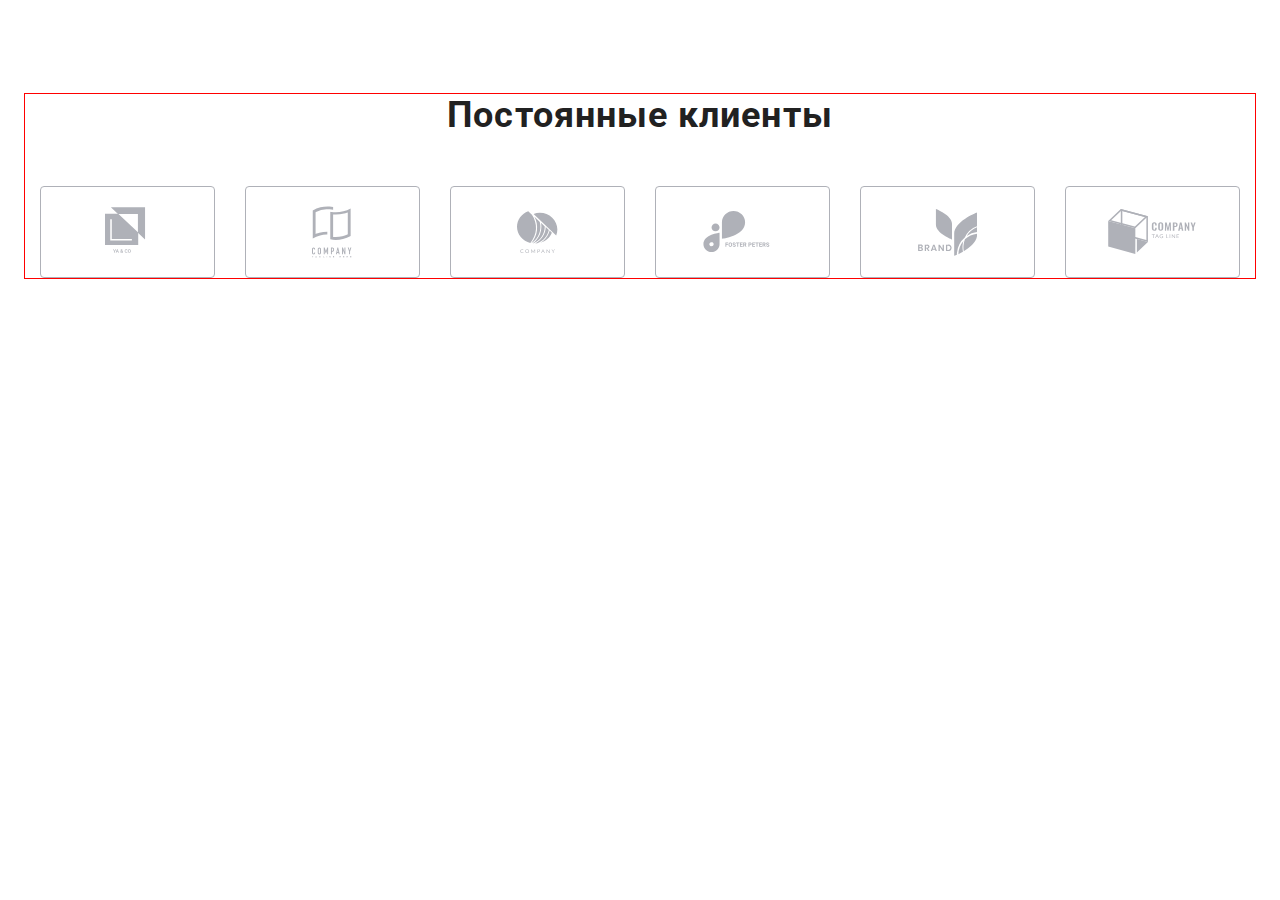
==== commit 8272f4c8: "add adaptive disign to the 'customers' section" ====
--- a/index.html
+++ b/index.html
@@ -70,7 +70,7 @@
           </div>
         </section>  -->
       <!-- Advantages -->
-      <section class="advantages section">
+      <!-- <section class="advantages section">
         <div class="container">
         <h2 class="visually-hidden">Преимущества</h2>
           <ul class="advantages__list list">
@@ -124,7 +124,7 @@
             </li>
           </ul>
           </div>
-      </section>
+      </section> -->
 
       <!-- Activity -->
        <!-- <section class="activity section">
@@ -169,7 +169,7 @@
       </section> -->
 
       <!-- Our team -->
-      <section class="our-team section">
+      <!-- <section class="our-team section">
         <div class="container">
           <h2 class="our-team__title title">Наша команда</h2>
           <ul class="our-team__card-set list">
@@ -390,45 +390,48 @@
           </ul>
         </div>
        
+      </section> -->
+
+
+      <!-- Customers -->
+       <section class="customers section">
+        <div class="container">
+          <h2 class="customers__title title">Постоянные клиенты</h2>
+          <ul class="customers__list list">
+            <li class="customers__list-item"><a href="#" class="customers__list-item-link link">
+                <svg class="customers__list-item-link-icon" width="44.27" height="49.23">
+                  <use href="./images/sprite.svg#logo-1"></use>
+                </svg>
+              </a></li>
+            <li class="customers__list-item"><a href="#" class="customers__list-item-link link">
+                <svg class="customers__list-item-link-icon" width="40" height="52">
+                  <use href="./images/sprite.svg#logo-2"></use>
+                </svg>
+              </a></li>
+            <li class="customers__list-item"><a href="#" class="customers__list-item-link link">
+                <svg class="customers__list-item-link-icon" width="41" height="42.6">
+                  <use href="./images/sprite.svg#logo-3"></use>
+                </svg>
+              </a></li>
+            <li class="customers__list-item"><a href="#" class="customers__list-item-link link">
+                <svg class="customers__list-item-link-icon" width="79.66" height="42.02">
+                  <use href="./images/sprite.svg#logo-4"></use>
+                </svg>
+              </a></li>
+            <li class="customers__list-item"><a href="#" class="customers__list-item-link link">
+                <svg class="customers__list-item-link-icon" width="59" height="47">
+                  <use href="./images/sprite.svg#logo-5"></use>
+                </svg>
+              </a></li>
+            <li class="customers__list-item"><a href="#" class="customers__list-item-link link">
+                <svg class="customers__list-item-link-icon" width="88.48" height="45.44">
+                  <use href="./images/sprite.svg#logo-6"></use>
+                </svg>
+              </a></li>
+          </ul>
+        </div> 
+
       </section>
-
-
-      <!-- Clients -->
-      <!-- <section class="clients section">
-        <h2 class="title">Постоянные клиенты</h2>
-        <ul class="list">
-          <li class="item"><a href="#" class="link icon">
-            <svg class="icon" width="44.27" height="49.23">
-              <use href="./images/sprite.svg#logo-1"></use>
-            </svg>
-          </a></li>
-          <li class="item"><a href="#" class="link icon">
-            <svg class="icon" width="40" height="52">
-              <use href="./images/sprite.svg#logo-2"></use>
-            </svg>
-          </a></li>
-          <li class="item"><a href="#" class="link icon">
-            <svg class="icon" width="41" height="42.6">
-              <use href="./images/sprite.svg#logo-3"></use>
-            </svg>
-          </a></li>
-          <li class="item"><a href="#" class="link icon">
-            <svg class="icon" width="79.66" height="42.02">
-              <use href="./images/sprite.svg#logo-4"></use>
-            </svg>
-          </a></li>
-          <li class="item"><a href="#" class="link icon">
-            <svg class="icon" width="59" height="47">
-              <use href="./images/sprite.svg#logo-5"></use>
-            </svg>
-          </a></li>
-          <li class="item"><a href="#" class="link icon">
-            <svg class="icon" width="88.48" height="45.44">
-              <use href="./images/sprite.svg#logo-6"></use>
-            </svg>
-          </a></li>
-        </ul>
-      </section> -->
 
 
     </main>
--- a/css/main.min.css
+++ b/css/main.min.css
@@ -1,2 +1,2 @@
-body{background-color:var(--primary-white-color);color:var(--primary-text-color);font-family:'Roboto', sans-serif;margin:0}h1,h2,h3,h4,h5,h6,p{margin:0;padding:0}.list{list-style:none;margin:0;padding:0}.link{text-decoration:none;color:var(--primary-text-color)}img{display:block}:root{--primary-white-color: #ffffff;--secondary-background-color: #2f303a;--accent-background-color: #f5f4fa;--accent-color: #2196f3;--primary-text-color: #212121;--secondary-text-color: #757575;--primary-icon-color: #afb1b8;--time-function: cubic-bezier(0.4, 0, 0.2, 1)}.visually-hidden{position:absolute;width:1px;height:1px;margin:-1px;border:0;padding:0;white-space:nowrap;clip-path:inset(100%);clip:rect(0 0 0 0);overflow:hidden}.container{width:100%;padding:0 15px;outline:1px solid red}@media screen and (min-width: 480px){.container{max-width:480px;margin:0 auto}}@media screen and (min-width: 768px){.container{max-width:768px}}@media screen and (min-width: 1200px){.container{max-width:1200px}}.logo{font-size:24px;font-weight:700;line-height:1.167;font-family:'Raleway', sans-serif;letter-spacing:0.03em;text-decoration:none;color:#000000}.logo__span{color:var(--accent-color)}.section{padding-top:60px;padding-bottom:60px}@media screen and (min-width: 1200px){.section{padding-top:94px;padding-bottom:94px}}.title{font-size:28px;font-weight:700;line-height:1.179;text-align:center;letter-spacing:0.03em}@media screen and (min-width: 1200px){.title{font-size:36px;font-weight:700;line-height:1.167}}.social-links__list{display:flex;justify-content:center}.social-links__list-item:not(:last-child){margin-right:10px}.social-links__list-item-link{display:flex;width:44px;height:44px;color:var(--primary-icon-color);border-radius:50%;background-color:transparent;transition:color 250ms var(--time-function),background-color 250ms var(--time-function)}.social-links__list-item-link:hover,.social-links__list-item-link:focus{background-color:var(--accent-color);color:var(--primary-white-color)}.social-links__list-item-icon{margin:auto;fill:currentColor}.page-header{border-bottom:1px solid #ececec}.page-header__container{position:relative;display:flex;justify-content:space-between;align-items:center;min-height:60px}.menu__button{display:flex;justify-content:center;width:40px;height:40px;padding:0;background-color:var(--primary-white-color);border:none}.buttom__icon--cross{display:none}.menu__button.is-open .buttom__icon--cross{display:block}.menu__button.is-open .buttom__icon--burger{display:none}.menu-backdrop{opacity:0;pointer-events:none;position:absolute;left:0;top:101%;text-align:center;width:100%;padding:60px 0;background-color:var(--primary-white-color);box-shadow:0px 4px 8px rgba(0,0,0,0.04),0px 2px 4px rgba(0,0,0,0.08),0px 1px 3px rgba(0,0,0,0.16);transition:opacity 250ms var(--time-function)}.menu-backdrop.is-open{opacity:1;pointer-events:visible}.site-nav{margin-bottom:55px}.site-nav__item:not(:last-child){margin-bottom:40px}.site-nav__item{display:flex;justify-content:center}.site-nav__link{display:inline-flex;flex-direction:column;align-items:center;font-size:14px;font-weight:500;line-height:1.143;letter-spacing:0.02em}.site-nav__link:after{content:'';margin-top:8px;width:100%;height:4px;background-color:var(--accent-color);border-radius:2px;opacity:0}.site-nav__link.current-page{color:var(--accent-color)}.site-nav__link.current-page:after{opacity:1}.address__item:not(:last-child){margin-bottom:16px}.address__link{display:inline-flex;align-items:center;color:var(--secondary-text-color);font-size:14px;font-weight:500;line-height:1.143;font-style:normal;letter-spacing:0.02em;transition:color 250ms var(--time-function)}.address__link:hover,.address__link:focus{color:var(--accent-color)}.address__icon{margin-right:10px;fill:currentColor}.address__icon--mail{width:16px;height:12px}.address__icon--smartphone{width:10px;height:16px}.address__icon--mail{width:16px;height:12px}.address__icon--mail--smartphone{width:10px;height:16px}.hero{padding-top:118px;padding-bottom:118px;margin:0 auto;color:var(--primary-white-color);background-image:linear-gradient(rgba(47,48,58,0.4), rgba(47,48,58,0.4)),url("../images/hero-mobile@1x.jpg");background-repeat:no-repeat;background-position:center;background-size:480px 400px}.hero__container{text-align:center}.hero__title{margin-bottom:30px;font-size:21px;font-weight:900;line-height:1.619;letter-spacing:0.06em;text-transform:uppercase}.hero__button{padding:10px 32px;border:none;border-radius:4px;min-width:200px;cursor:pointer;background-color:var(--accent-color);color:var(--primary-white-color);font-size:16px;font-weight:700;line-height:1.875;text-align:center;letter-spacing:0.06em}@media screen and (min-device-pixel-ratio: 2) and (min-width: 320px), screen and (min-resolution: 192dpi) and (min-width: 320px), screen and (min-resolution: 2dppx) and (min-width: 320px){.hero{background-image:linear-gradient(rgba(47,48,58,0.4), rgba(47,48,58,0.4)),url("../images/hero-mobile@2x.jpg")}}@media screen and (min-width: 480px){.hero__title{font-size:26px;font-weight:900;line-height:1.615}}@media screen and (min-width: 768px){.hero{background-image:linear-gradient(rgba(47,48,58,0.4), rgba(47,48,58,0.4)),url("../images/hero-tablet@1x.jpg");background-size:768px 400px}}@media screen and (min-device-pixel-ratio: 2) and (min-width: 768px), screen and (min-resolution: 192dpi) and (min-width: 768px), screen and (min-resolution: 2dppx) and (min-width: 768px){.hero{background-image:linear-gradient(rgba(47,48,58,0.4), rgba(47,48,58,0.4)),url("../images/hero-tablet@2x.jpg")}}@media screen and (min-width: 1200px){.hero{background-image:linear-gradient(rgba(47,48,58,0.4), rgba(47,48,58,0.4)),url("../images/hero-desk@1x.jpg");background-size:1600px 600px}.hero__title{font-size:44px;font-weight:900;line-height:1.364}}@media screen and (min-device-pixel-ratio: 2) and (min-width: 1200px), screen and (min-resolution: 192dpi) and (min-width: 1200px), screen and (min-resolution: 2dppx) and (min-width: 1200px){.hero{background-image:linear-gradient(rgba(47,48,58,0.4), rgba(47,48,58,0.4)),url("../images/hero-desk@2x.jpg")}}.advantages__list-item-wrapper{display:flex;justify-content:center;align-items:center;max-width:450px;height:120px;margin-bottom:30px;background-color:var(--accent-background-color);border-radius:4px}.advantages__list-item-icon{width:70px;height:70px}.advantages__list-item-paragraph{font-size:14px;font-weight:700;line-height:1.857;text-transform:uppercase;margin-bottom:10px}.advantages__list-item-description{color:var(--secondary-text-color);font-size:14px;font-weight:400;line-height:1.714;letter-spacing:0.03em}@media screen and (min-width: 320px) and (max-width: 767px){.advantages__list-item:not(:last-child){margin-bottom:30px}}@media screen and (min-width: 768px){.advantages__list{display:flex;flex-wrap:wrap;justify-content:space-between;margin-bottom:-30px}.advantages__list-item{margin-bottom:30px;outline:1px solid red;width:calc((100% - 30px) / 2)}.advantages__list-item-wrapper{max-width:354px}.advantages__list-item-paragraph{text-align:left}}@media screen and (min-width: 1200px){.advantages__list{flex-wrap:nowrap;margin-bottom:0}.advantages__list-item{margin-bottom:0;outline:1px solid red;width:calc((100% - 4 * 30px) / 4)}.advantages__list-item-wrapper{max-width:270px}.advantages__list-item-paragraph{text-align:left}}.activity{display:none}@media screen and (min-width: 1200px){.activity{display:block;padding-top:0}.activity__list{display:flex;justify-content:space-between}.activity__title{margin-bottom:50px}.activity__list-item{position:relative}.activity__list-item-title{position:absolute;left:0;bottom:0;width:100%;padding-top:27px;padding-bottom:27px;background-color:rgba(47,48,58,0.8);font-size:14px;font-weight:700;line-height:1.143;text-align:center;letter-spacing:0.03em;text-transform:uppercase;color:var(--primary-white-color)}}.our-team{background-color:var(--accent-background-color)}.our-team__title{margin-bottom:30px}.our-team__card-set-item{text-align:center;background-color:var(--primary-white-color);box-shadow:0px 1px 3px rgba(0,0,0,0.12),0px 1px 1px rgba(0,0,0,0.14),0px 2px 1px rgba(0,0,0,0.2);border-radius:0px 0px 4px 4px;margin-bottom:30px}.our-team__card-set-item-img{width:100%}.our-team__card-set-wrapper{padding-top:30px;padding-bottom:24px}.our-team__card-set-name{font-size:16px;font-weight:500;line-height:1.188;letter-spacing:0.03em;margin-bottom:10px}.our-team__card-set-position{font-size:16px;font-weight:400;line-height:1.188;letter-spacing:0.03em;color:var(--secondary-text-color);margin-bottom:16px}@media screen and (min-width: 320px) and (max-width: 767px){.our-team__card-set-item:last-child{margin-bottom:0px}}@media screen and (min-width: 768px){.our-team__card-set{display:flex;flex-wrap:wrap;justify-content:space-between;margin-bottom:-30px}.our-team__card-set-item{width:calc((100% - 30px) / 2)}}@media screen and (min-width: 1200px){.our-team__title{margin-bottom:50px}.our-team__card-set{margin-bottom:0}.our-team__card-set-item{margin-bottom:0;flex-wrap:nowrap;width:calc((100% - 3 * 30px) / 4)}.our-team__card-set-wrapper{padding-bottom:30px}}
+body{background-color:var(--primary-white-color);color:var(--primary-text-color);font-family:'Roboto', sans-serif;margin:0}h1,h2,h3,h4,h5,h6,p{margin:0;padding:0}.list{list-style:none;margin:0;padding:0}.link{text-decoration:none;color:var(--primary-text-color)}img{display:block}:root{--primary-white-color: #ffffff;--secondary-background-color: #2f303a;--accent-background-color: #f5f4fa;--accent-color: #2196f3;--primary-text-color: #212121;--secondary-text-color: #757575;--primary-icon-color: #afb1b8;--time-function: cubic-bezier(0.4, 0, 0.2, 1)}.visually-hidden{position:absolute;width:1px;height:1px;margin:-1px;border:0;padding:0;white-space:nowrap;clip-path:inset(100%);clip:rect(0 0 0 0);overflow:hidden}.container{width:100%;padding:0 15px;outline:1px solid red}@media screen and (min-width: 480px){.container{max-width:480px;margin:0 auto}}@media screen and (min-width: 768px){.container{max-width:768px}}@media screen and (min-width: 1200px){.container{max-width:1200px}}.logo{font-size:24px;font-weight:700;line-height:1.167;font-family:'Raleway', sans-serif;letter-spacing:0.03em;text-decoration:none;color:#000000}.logo__span{color:var(--accent-color)}.section{padding-top:60px;padding-bottom:60px}@media screen and (min-width: 1200px){.section{padding-top:94px;padding-bottom:94px}}.title{font-size:28px;font-weight:700;line-height:1.179;text-align:center;letter-spacing:0.03em}@media screen and (min-width: 1200px){.title{font-size:36px;font-weight:700;line-height:1.167}}.social-links__list{display:flex;justify-content:center}.social-links__list-item:not(:last-child){margin-right:10px}.social-links__list-item-link{display:flex;width:44px;height:44px;color:var(--primary-icon-color);border-radius:50%;background-color:transparent;transition:color 250ms var(--time-function),background-color 250ms var(--time-function)}.social-links__list-item-link:hover,.social-links__list-item-link:focus{background-color:var(--accent-color);color:var(--primary-white-color)}.social-links__list-item-icon{margin:auto;fill:currentColor}.page-header{border-bottom:1px solid #ececec}.page-header__container{position:relative;display:flex;justify-content:space-between;align-items:center;min-height:60px}.menu__button{display:flex;justify-content:center;width:40px;height:40px;padding:0;background-color:var(--primary-white-color);border:none}.buttom__icon--cross{display:none}.menu__button.is-open .buttom__icon--cross{display:block}.menu__button.is-open .buttom__icon--burger{display:none}.menu-backdrop{opacity:0;pointer-events:none;position:absolute;left:0;top:101%;text-align:center;width:100%;padding:60px 0;background-color:var(--primary-white-color);box-shadow:0px 4px 8px rgba(0,0,0,0.04),0px 2px 4px rgba(0,0,0,0.08),0px 1px 3px rgba(0,0,0,0.16);transition:opacity 250ms var(--time-function)}.menu-backdrop.is-open{opacity:1;pointer-events:visible}.site-nav{margin-bottom:55px}.site-nav__item:not(:last-child){margin-bottom:40px}.site-nav__item{display:flex;justify-content:center}.site-nav__link{display:inline-flex;flex-direction:column;align-items:center;font-size:14px;font-weight:500;line-height:1.143;letter-spacing:0.02em}.site-nav__link:after{content:'';margin-top:8px;width:100%;height:4px;background-color:var(--accent-color);border-radius:2px;opacity:0}.site-nav__link.current-page{color:var(--accent-color)}.site-nav__link.current-page:after{opacity:1}.address__item:not(:last-child){margin-bottom:16px}.address__link{display:inline-flex;align-items:center;color:var(--secondary-text-color);font-size:14px;font-weight:500;line-height:1.143;font-style:normal;letter-spacing:0.02em;transition:color 250ms var(--time-function)}.address__link:hover,.address__link:focus{color:var(--accent-color)}.address__icon{margin-right:10px;fill:currentColor}.address__icon--mail{width:16px;height:12px}.address__icon--smartphone{width:10px;height:16px}.address__icon--mail{width:16px;height:12px}.address__icon--mail--smartphone{width:10px;height:16px}.hero{padding-top:118px;padding-bottom:118px;margin:0 auto;color:var(--primary-white-color);background-image:linear-gradient(rgba(47,48,58,0.4), rgba(47,48,58,0.4)),url("../images/hero-mobile@1x.jpg");background-repeat:no-repeat;background-position:center;background-size:480px 400px}.hero__container{text-align:center}.hero__title{margin-bottom:30px;font-size:21px;font-weight:900;line-height:1.619;letter-spacing:0.06em;text-transform:uppercase}.hero__button{padding:10px 32px;border:none;border-radius:4px;min-width:200px;cursor:pointer;background-color:var(--accent-color);color:var(--primary-white-color);font-size:16px;font-weight:700;line-height:1.875;text-align:center;letter-spacing:0.06em}@media screen and (min-device-pixel-ratio: 2) and (min-width: 320px), screen and (min-resolution: 192dpi) and (min-width: 320px), screen and (min-resolution: 2dppx) and (min-width: 320px){.hero{background-image:linear-gradient(rgba(47,48,58,0.4), rgba(47,48,58,0.4)),url("../images/hero-mobile@2x.jpg")}}@media screen and (min-width: 480px){.hero__title{font-size:26px;font-weight:900;line-height:1.615}}@media screen and (min-width: 768px){.hero{background-image:linear-gradient(rgba(47,48,58,0.4), rgba(47,48,58,0.4)),url("../images/hero-tablet@1x.jpg");background-size:768px 400px}}@media screen and (min-device-pixel-ratio: 2) and (min-width: 768px), screen and (min-resolution: 192dpi) and (min-width: 768px), screen and (min-resolution: 2dppx) and (min-width: 768px){.hero{background-image:linear-gradient(rgba(47,48,58,0.4), rgba(47,48,58,0.4)),url("../images/hero-tablet@2x.jpg")}}@media screen and (min-width: 1200px){.hero{background-image:linear-gradient(rgba(47,48,58,0.4), rgba(47,48,58,0.4)),url("../images/hero-desk@1x.jpg");background-size:1600px 600px}.hero__title{font-size:44px;font-weight:900;line-height:1.364}}@media screen and (min-device-pixel-ratio: 2) and (min-width: 1200px), screen and (min-resolution: 192dpi) and (min-width: 1200px), screen and (min-resolution: 2dppx) and (min-width: 1200px){.hero{background-image:linear-gradient(rgba(47,48,58,0.4), rgba(47,48,58,0.4)),url("../images/hero-desk@2x.jpg")}}.advantages__list-item-wrapper{display:flex;justify-content:center;align-items:center;max-width:450px;height:120px;margin-bottom:30px;background-color:var(--accent-background-color);border-radius:4px}.advantages__list-item-icon{width:70px;height:70px}.advantages__list-item-paragraph{font-size:14px;font-weight:700;line-height:1.857;text-transform:uppercase;margin-bottom:10px}.advantages__list-item-description{color:var(--secondary-text-color);font-size:14px;font-weight:400;line-height:1.714;letter-spacing:0.03em}@media screen and (min-width: 320px) and (max-width: 767px){.advantages__list-item:not(:last-child){margin-bottom:30px}}@media screen and (min-width: 768px){.advantages__list{display:flex;flex-wrap:wrap;justify-content:space-between;margin-bottom:-30px}.advantages__list-item{margin-bottom:30px;outline:1px solid red;width:calc((100% - 30px) / 2)}.advantages__list-item-wrapper{max-width:354px}.advantages__list-item-paragraph{text-align:left}}@media screen and (min-width: 1200px){.advantages__list{flex-wrap:nowrap;margin-bottom:0}.advantages__list-item{margin-bottom:0;outline:1px solid red;width:calc((100% - 4 * 30px) / 4)}.advantages__list-item-wrapper{max-width:270px}.advantages__list-item-paragraph{text-align:left}}.activity{display:none}@media screen and (min-width: 1200px){.activity{display:block;padding-top:0}.activity__list{display:flex;justify-content:space-between}.activity__title{margin-bottom:50px}.activity__list-item{position:relative}.activity__list-item-title{position:absolute;left:0;bottom:0;width:100%;padding-top:27px;padding-bottom:27px;background-color:rgba(47,48,58,0.8);font-size:14px;font-weight:700;line-height:1.143;text-align:center;letter-spacing:0.03em;text-transform:uppercase;color:var(--primary-white-color)}}.our-team{background-color:var(--accent-background-color)}.our-team__title{margin-bottom:30px}.our-team__card-set-item{text-align:center;background-color:var(--primary-white-color);box-shadow:0px 1px 3px rgba(0,0,0,0.12),0px 1px 1px rgba(0,0,0,0.14),0px 2px 1px rgba(0,0,0,0.2);border-radius:0px 0px 4px 4px;margin-bottom:30px}.our-team__card-set-item-img{width:100%}.our-team__card-set-wrapper{padding-top:30px;padding-bottom:24px}.our-team__card-set-name{font-size:16px;font-weight:500;line-height:1.188;letter-spacing:0.03em;margin-bottom:10px}.our-team__card-set-position{font-size:16px;font-weight:400;line-height:1.188;letter-spacing:0.03em;color:var(--secondary-text-color);margin-bottom:16px}@media screen and (min-width: 320px) and (max-width: 767px){.our-team__card-set-item:last-child{margin-bottom:0px}}@media screen and (min-width: 768px){.our-team__card-set{display:flex;flex-wrap:wrap;justify-content:space-between;margin-bottom:-30px}.our-team__card-set-item{width:calc((100% - 30px) / 2)}}@media screen and (min-width: 1200px){.our-team__title{margin-bottom:50px}.our-team__card-set{margin-bottom:0}.our-team__card-set-item{margin-bottom:0;flex-wrap:nowrap;width:calc((100% - 3 * 30px) / 4)}.our-team__card-set-wrapper{padding-bottom:30px}}.customers__title{margin-bottom:30px}.customers__list{display:flex;flex-wrap:wrap;justify-content:space-between;margin-bottom:-30px}.customers__list-item{width:calc((100% - 30px) / 2);margin-bottom:30px}.customers__list-item-link{display:flex;height:90px;border:1px solid var(--primary-icon-color);border-radius:4px;background-position:center;background-repeat:no-repeat;color:var(--primary-icon-color);transition:color 250ms var(--time-function),border-color 250ms var(--time-function)}.customers__list-item-link:hover,.customers__list-item-link:focus{border-color:var(--accent-color);color:var(--accent-color)}.customers__list-item-link-icon{fill:currentColor;margin:auto}@media screen and (min-width: 320px) and (max-width: 479px){.customers__title{font-size:26px;font-weight:700;line-height:1.615}}@media screen and (min-width: 768px){.customers__list-item{width:calc((100% - 2 * 30px) / 3)}}@media screen and (min-width: 1200px){.customers__title{margin-bottom:50px}.customers__list{flex-wrap:nowrap;margin-bottom:0}.customers__list-item{width:calc((100% - 5 * 30px) / 6);margin-bottom:0}}
 /*# sourceMappingURL=main.min.css.map */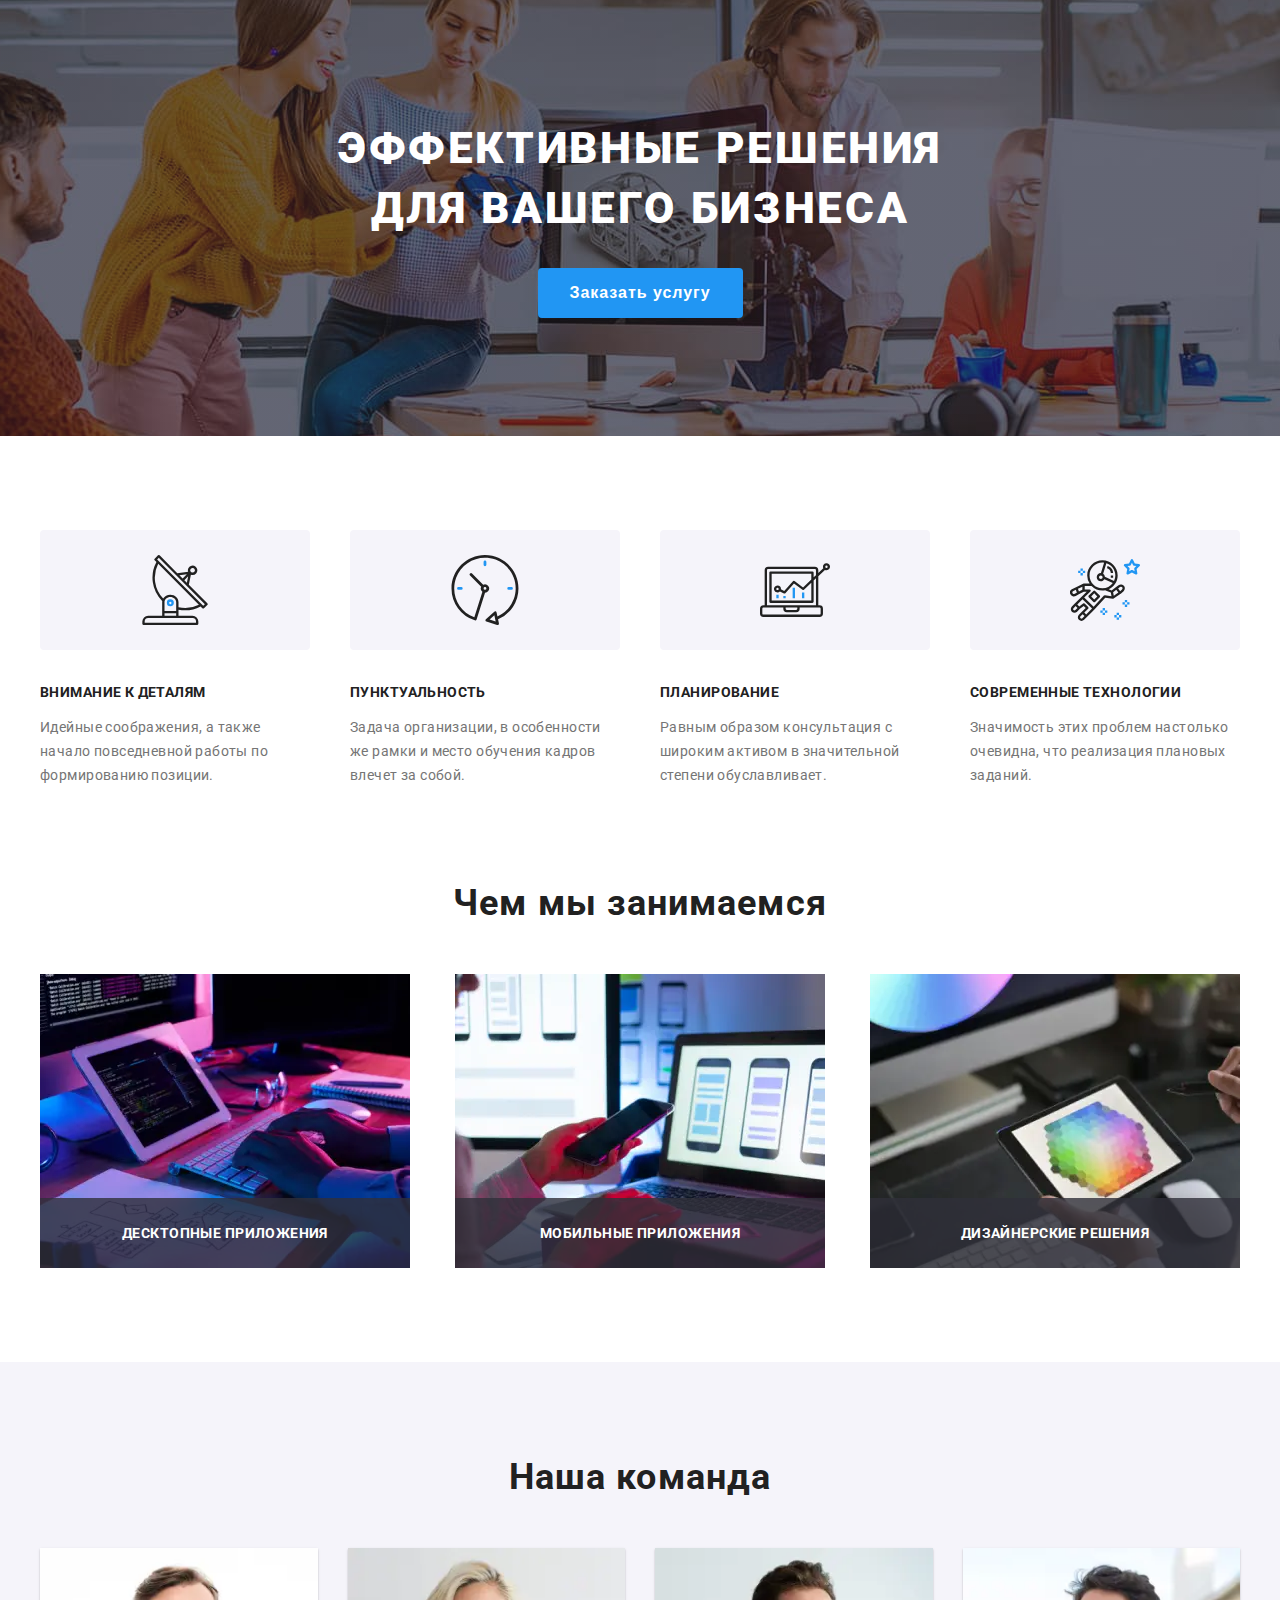
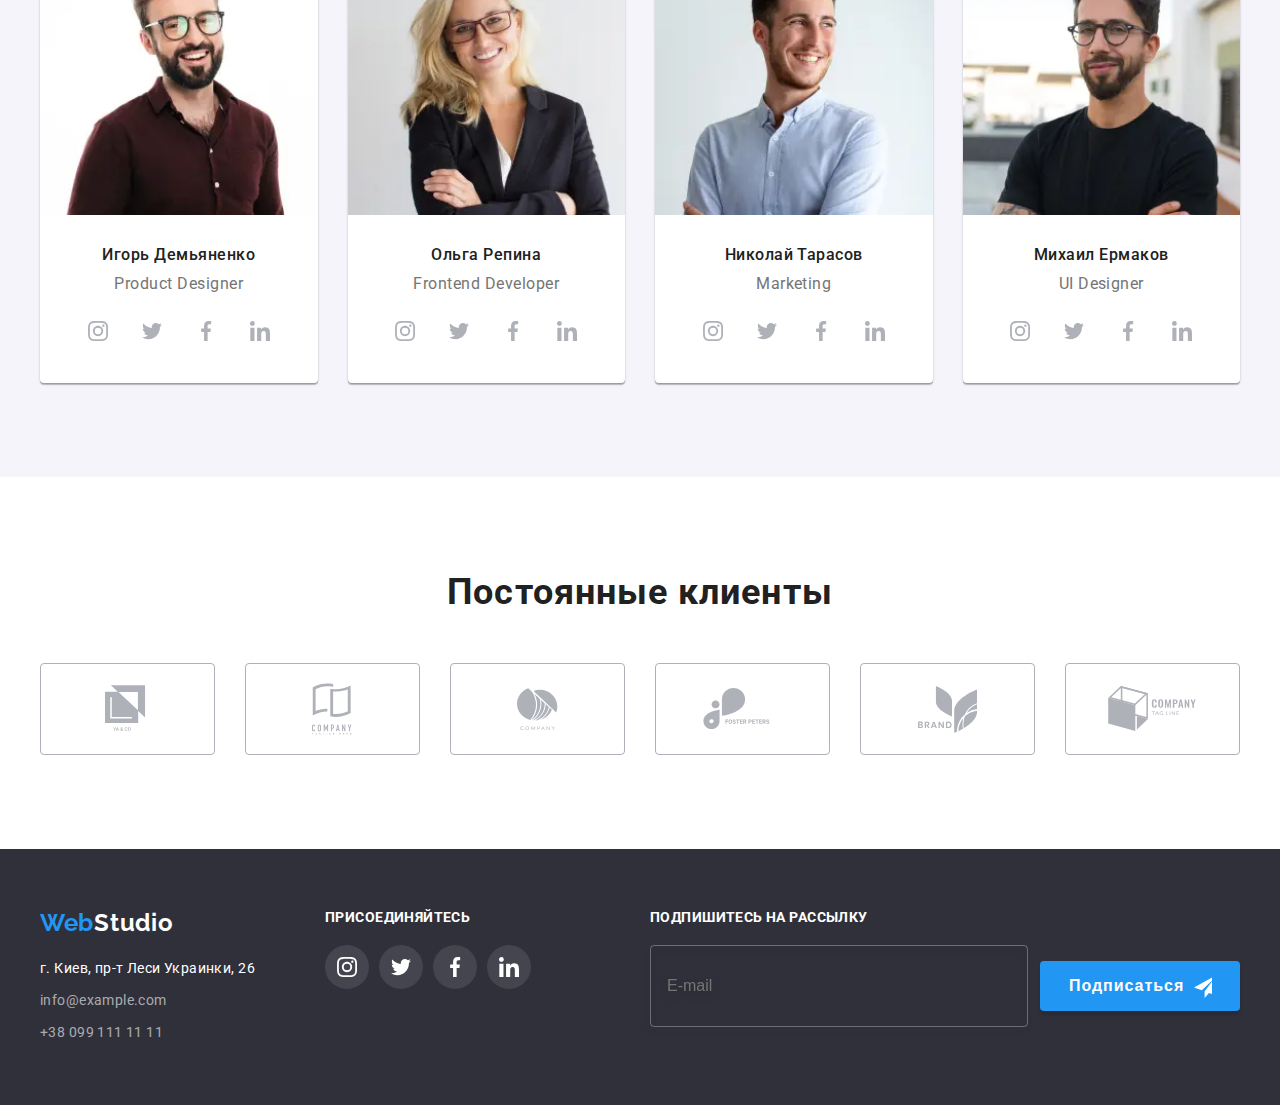
==== commit 4a825739: "add adaptive disign to the footer" ====
--- a/index.html
+++ b/index.html
@@ -63,14 +63,14 @@
     </header> -->
     <main>
       <!-- Hero -->        
-        <!-- <section class="hero section">
+        <section class="hero section">
           <div class="hero__container container">
             <h1 class="hero__title title">Эффективные решения <br>для вашего бизнеса</h1>
             <button type="button" class="hero__button" data-modal-open>Заказать услугу</button>
           </div>
-        </section>  -->
+        </section> 
       <!-- Advantages -->
-      <!-- <section class="advantages section">
+      <section class="advantages section">
         <div class="container">
         <h2 class="visually-hidden">Преимущества</h2>
           <ul class="advantages__list list">
@@ -124,10 +124,10 @@
             </li>
           </ul>
           </div>
-      </section> -->
+      </section>
 
       <!-- Activity -->
-       <!-- <section class="activity section">
+       <section class="activity section">
         <div class="container">
         <h2 class="activity__title title">Чем мы занимаемся</h2>
         <ul class="activity__list list">
@@ -135,7 +135,8 @@
               <picture>
                 <source srcset="./images/mark-up@1x.webp 1x, ./images/mark-up@2x.webp 2x" media="(min-width: 1200px)"
                   type="image/webp" />
-                <source srcset="./images/mark-up@1x.jpg 1x, ./images/mark-up@2x.jpg 2x" media="(min-width: 1200px)"/>
+                <source srcset="./images/mark-up@1x.jpg 1x, ./images/mark-up@2x.jpg 2x" media="(min-width: 1200px)"
+                type="image/jpg"/>
               
                 <img src="./images/mark-up@1x.jpg" alt="Планшет с кодом"/>
               </picture>
@@ -146,8 +147,8 @@
               <picture>
                 <source srcset="./images/adaptation@1x.webp 1x, ./images/adaptation@2x.webp 2x" media="(min-width: 1200px)"
                   type="image/webp" />
-                
-                  <source srcset="./images/adaptation@1x.jpg 1x, ./images/adaptation@2x.jpg 2x" media="(min-width: 1200px)" />
+                  <source srcset="./images/adaptation@1x.jpg 1x, ./images/adaptation@2x.jpg 2x" media="(min-width: 1200px)"
+                  type="image/jpg" />
                 <img src="./images/adaptation@1x.jpg" alt="Ноутбук с макетами смартфонов" />
               </picture>
                 <h3 class="activity__list-item-title">Мобильные приложения</h3>
@@ -156,8 +157,8 @@
               <picture>
                 <source srcset="./images/design@1x.webp 1x, ./images/design@2x.webp 2x" media="(min-width: 1200px)"
                   type="image/webp" />
-                
-                  <source srcset="./images/design@1x.jpg.jpg 1x, ./images/design@2x.jpg 2x" media="(min-width: 1200px)" />
+                  <source srcset="./images/design@1x.jpg.jpg 1x, ./images/design@2x.jpg 2x" media="(min-width: 1200px)"
+                   type="image/jpg" />
                 <img src="./images/design@1x.jpg" alt="Планшет с панелью цветов" width="370" height="294" />
               </picture>            
                 <h3 class="activity__list-item-title">Дизайнерские решения</h3>
@@ -166,10 +167,10 @@
          
         </ul>
         </div>
-      </section> -->
+      </section>
 
       <!-- Our team -->
-      <!-- <section class="our-team section">
+      <section class="our-team section">
         <div class="container">
           <h2 class="our-team__title title">Наша команда</h2>
           <ul class="our-team__card-set list">
@@ -390,7 +391,7 @@
           </ul>
         </div>
        
-      </section> -->
+      </section>
 
 
       <!-- Customers -->
@@ -433,60 +434,70 @@
 
       </section>
 
-
     </main>
 
-    <!-- <footer class="page-footer">
-      <div class="container">
-
-        <div class="wrapper">
-        <a class="logo link" href="./index.html" aria-label="Логотип"><span>Web</span>Studio</a>
-        <address class="address">
-          <ul class="list">
-            <li class="item"><a class="link map-link" href="https://goo.gl/maps/mYZtJSJooVGheemE7" target="=_blank"
-                rel="noreferrer noopener">г. Киев, пр-т Леси Украинки, 26</a></li>
-            <li class="item"><a class="link" href="mailto:info@example.com">info@example.com</a></li>
-            <li class="item"><a class="link" href="tel:+380991111111">+38 099 111 11 11</a></li>
-          </ul>
-        </address>
+    <!-- Footer -->
+    <footer class="page-footer">
+      <div class="page-footer__container container">
+        <div class="page-footer__links-wrapper">
+          <div class="page-footer__wrapper">
+            <a class="page-footer__logo logo link" href="./index.html" aria-label="Логотип"><span
+                class="logo__span">Web</span>Studio</a>
+            <address class="page-footer__address">
+              <ul class="page-footer__address-list list">
+                <li class="page-footer__address-list-item"><a
+                    class="page-footer__address-list-item-link page-footer__address-list-item-link--map link"
+                    href="https://goo.gl/maps/mYZtJSJooVGheemE7" target="=_blank" rel="noreferrer noopener">г. Киев, пр-т Леси
+                    Украинки, 26</a></li>
+                <li class="page-footer__address-list-item"><a class="page-footer__address-list-item-link link"
+                    href="mailto:info@example.com">info@example.com</a></li>
+                <li class="page-footer__address-list-item"><a class="page-footer__address-list-item-link link"
+                    href="tel:+380991111111">+38 099 111 11 11</a></li>
+              </ul>
+            </address>
+          </div>
+
+          <div class="page-footer__wrapper">
+            <strong class="page-footer__invitation">присоединяйтесь</strong>
+            <ul class="social-links__list list">
+              <li class="social-links__list-item">
+                <a href="#" class="social-links__list-item-link social-links__list-item-link--dark-theme link">
+                  <svg class="social-links__list-item-icon " width="20" height="20" ;>
+                    <use href="./images/sprite.svg#instagram"></use>
+                  </svg>
+                </a></li>
+              <li class="social-links__list-item">
+                <a href="#" class="social-links__list-item-link social-links__list-item-link--dark-theme link">
+                  <svg class="social-links__list-item-icon" width="20" height="20">
+                    <use href="./images/sprite.svg#twitter"></use>
+                  </svg>
+                </a></li>
+              <li class="social-links__list-item">
+                <a href="#" class="social-links__list-item-link social-links__list-item-link--dark-theme link">
+                  <svg class="social-links__list-item-icon" width="20" height="20">
+                    <use href="./images/sprite.svg#facebook"></use>
+                  </svg>
+                </a></li>
+              <li class="social-links__list-item">
+                <a href="#" class="social-links__list-item-link social-links__list-item-link--dark-theme link">
+                  <svg class="social-links__list-item-icon" width="20" height="20">
+                    <use href="./images/sprite.svg#linkedin"></use>
+                  </svg>
+                </a></li>
+            </ul>
+          </div>
         </div>
 
-        <div class="wrapper">
-        <strong class="invitation">присоединяйтесь</strong>
-                  <ul class="social-links list">
-                    <li class="item"><a href="#" class="link icon">
-                        <svg class="icon" width="20" height="20" ;>
-                          <use href="./images/sprite.svg#instagram"></use>
-                        </svg>
-                      </a></li>
-                    <li class="item"><a href="#" class="link icon">
-                        <svg class="icon" width="20" height="20">
-                          <use href="./images/sprite.svg#twitter"></use>
-                        </svg>
-                      </a></li>
-                    <li class="item"><a href="#" class="link icon">
-                        <svg class="icon" width="20" height="20">
-                          <use href="./images/sprite.svg#facebook"></use>
-                        </svg>
-                      </a></li>
-                    <li class="item"><a href="#" class="link icon">
-                        <svg class="icon" width="20" height="20">
-                          <use href="./images/sprite.svg#linkedin"></use>
-                        </svg>
-                      </a></li>
-                  </ul>
-        </div>
-
-        <div class="subscribe-wrapper">
-        <strong class="invitation">Подпишитесь на рассылку</strong>
-        <form action="#" class="subscribe-form">
-          <input type="email" name="email" class="subscribe-field" placeholder="E-mail">
-          <button type="submit" class="subscribe-btn">Подписаться</button>
+        <div class="page-footer__subscribe-wrapper">
+        <strong class="page-footer__invitation">Подпишитесь на рассылку</strong>
+        <form action="#" class="page-footer__subscribe-form">
+          <input type="email" name="email" class="page-footer__subscribe-form-field" placeholder="E-mail">
+          <button type="submit" class="page-footer__subscribe-form-btn">Подписаться</button>
         </form>
         </div>
       </div>
       
-    </footer> -->
+    </footer>
 
         <!-- Modal -->
 
--- a/css/main.min.css
+++ b/css/main.min.css
@@ -1,2 +1,2 @@
-body{background-color:var(--primary-white-color);color:var(--primary-text-color);font-family:'Roboto', sans-serif;margin:0}h1,h2,h3,h4,h5,h6,p{margin:0;padding:0}.list{list-style:none;margin:0;padding:0}.link{text-decoration:none;color:var(--primary-text-color)}img{display:block}:root{--primary-white-color: #ffffff;--secondary-background-color: #2f303a;--accent-background-color: #f5f4fa;--accent-color: #2196f3;--primary-text-color: #212121;--secondary-text-color: #757575;--primary-icon-color: #afb1b8;--time-function: cubic-bezier(0.4, 0, 0.2, 1)}.visually-hidden{position:absolute;width:1px;height:1px;margin:-1px;border:0;padding:0;white-space:nowrap;clip-path:inset(100%);clip:rect(0 0 0 0);overflow:hidden}.container{width:100%;padding:0 15px;outline:1px solid red}@media screen and (min-width: 480px){.container{max-width:480px;margin:0 auto}}@media screen and (min-width: 768px){.container{max-width:768px}}@media screen and (min-width: 1200px){.container{max-width:1200px}}.logo{font-size:24px;font-weight:700;line-height:1.167;font-family:'Raleway', sans-serif;letter-spacing:0.03em;text-decoration:none;color:#000000}.logo__span{color:var(--accent-color)}.section{padding-top:60px;padding-bottom:60px}@media screen and (min-width: 1200px){.section{padding-top:94px;padding-bottom:94px}}.title{font-size:28px;font-weight:700;line-height:1.179;text-align:center;letter-spacing:0.03em}@media screen and (min-width: 1200px){.title{font-size:36px;font-weight:700;line-height:1.167}}.social-links__list{display:flex;justify-content:center}.social-links__list-item:not(:last-child){margin-right:10px}.social-links__list-item-link{display:flex;width:44px;height:44px;color:var(--primary-icon-color);border-radius:50%;background-color:transparent;transition:color 250ms var(--time-function),background-color 250ms var(--time-function)}.social-links__list-item-link:hover,.social-links__list-item-link:focus{background-color:var(--accent-color);color:var(--primary-white-color)}.social-links__list-item-icon{margin:auto;fill:currentColor}.page-header{border-bottom:1px solid #ececec}.page-header__container{position:relative;display:flex;justify-content:space-between;align-items:center;min-height:60px}.menu__button{display:flex;justify-content:center;width:40px;height:40px;padding:0;background-color:var(--primary-white-color);border:none}.buttom__icon--cross{display:none}.menu__button.is-open .buttom__icon--cross{display:block}.menu__button.is-open .buttom__icon--burger{display:none}.menu-backdrop{opacity:0;pointer-events:none;position:absolute;left:0;top:101%;text-align:center;width:100%;padding:60px 0;background-color:var(--primary-white-color);box-shadow:0px 4px 8px rgba(0,0,0,0.04),0px 2px 4px rgba(0,0,0,0.08),0px 1px 3px rgba(0,0,0,0.16);transition:opacity 250ms var(--time-function)}.menu-backdrop.is-open{opacity:1;pointer-events:visible}.site-nav{margin-bottom:55px}.site-nav__item:not(:last-child){margin-bottom:40px}.site-nav__item{display:flex;justify-content:center}.site-nav__link{display:inline-flex;flex-direction:column;align-items:center;font-size:14px;font-weight:500;line-height:1.143;letter-spacing:0.02em}.site-nav__link:after{content:'';margin-top:8px;width:100%;height:4px;background-color:var(--accent-color);border-radius:2px;opacity:0}.site-nav__link.current-page{color:var(--accent-color)}.site-nav__link.current-page:after{opacity:1}.address__item:not(:last-child){margin-bottom:16px}.address__link{display:inline-flex;align-items:center;color:var(--secondary-text-color);font-size:14px;font-weight:500;line-height:1.143;font-style:normal;letter-spacing:0.02em;transition:color 250ms var(--time-function)}.address__link:hover,.address__link:focus{color:var(--accent-color)}.address__icon{margin-right:10px;fill:currentColor}.address__icon--mail{width:16px;height:12px}.address__icon--smartphone{width:10px;height:16px}.address__icon--mail{width:16px;height:12px}.address__icon--mail--smartphone{width:10px;height:16px}.hero{padding-top:118px;padding-bottom:118px;margin:0 auto;color:var(--primary-white-color);background-image:linear-gradient(rgba(47,48,58,0.4), rgba(47,48,58,0.4)),url("../images/hero-mobile@1x.jpg");background-repeat:no-repeat;background-position:center;background-size:480px 400px}.hero__container{text-align:center}.hero__title{margin-bottom:30px;font-size:21px;font-weight:900;line-height:1.619;letter-spacing:0.06em;text-transform:uppercase}.hero__button{padding:10px 32px;border:none;border-radius:4px;min-width:200px;cursor:pointer;background-color:var(--accent-color);color:var(--primary-white-color);font-size:16px;font-weight:700;line-height:1.875;text-align:center;letter-spacing:0.06em}@media screen and (min-device-pixel-ratio: 2) and (min-width: 320px), screen and (min-resolution: 192dpi) and (min-width: 320px), screen and (min-resolution: 2dppx) and (min-width: 320px){.hero{background-image:linear-gradient(rgba(47,48,58,0.4), rgba(47,48,58,0.4)),url("../images/hero-mobile@2x.jpg")}}@media screen and (min-width: 480px){.hero__title{font-size:26px;font-weight:900;line-height:1.615}}@media screen and (min-width: 768px){.hero{background-image:linear-gradient(rgba(47,48,58,0.4), rgba(47,48,58,0.4)),url("../images/hero-tablet@1x.jpg");background-size:768px 400px}}@media screen and (min-device-pixel-ratio: 2) and (min-width: 768px), screen and (min-resolution: 192dpi) and (min-width: 768px), screen and (min-resolution: 2dppx) and (min-width: 768px){.hero{background-image:linear-gradient(rgba(47,48,58,0.4), rgba(47,48,58,0.4)),url("../images/hero-tablet@2x.jpg")}}@media screen and (min-width: 1200px){.hero{background-image:linear-gradient(rgba(47,48,58,0.4), rgba(47,48,58,0.4)),url("../images/hero-desk@1x.jpg");background-size:1600px 600px}.hero__title{font-size:44px;font-weight:900;line-height:1.364}}@media screen and (min-device-pixel-ratio: 2) and (min-width: 1200px), screen and (min-resolution: 192dpi) and (min-width: 1200px), screen and (min-resolution: 2dppx) and (min-width: 1200px){.hero{background-image:linear-gradient(rgba(47,48,58,0.4), rgba(47,48,58,0.4)),url("../images/hero-desk@2x.jpg")}}.advantages__list-item-wrapper{display:flex;justify-content:center;align-items:center;max-width:450px;height:120px;margin-bottom:30px;background-color:var(--accent-background-color);border-radius:4px}.advantages__list-item-icon{width:70px;height:70px}.advantages__list-item-paragraph{font-size:14px;font-weight:700;line-height:1.857;text-transform:uppercase;margin-bottom:10px}.advantages__list-item-description{color:var(--secondary-text-color);font-size:14px;font-weight:400;line-height:1.714;letter-spacing:0.03em}@media screen and (min-width: 320px) and (max-width: 767px){.advantages__list-item:not(:last-child){margin-bottom:30px}}@media screen and (min-width: 768px){.advantages__list{display:flex;flex-wrap:wrap;justify-content:space-between;margin-bottom:-30px}.advantages__list-item{margin-bottom:30px;outline:1px solid red;width:calc((100% - 30px) / 2)}.advantages__list-item-wrapper{max-width:354px}.advantages__list-item-paragraph{text-align:left}}@media screen and (min-width: 1200px){.advantages__list{flex-wrap:nowrap;margin-bottom:0}.advantages__list-item{margin-bottom:0;outline:1px solid red;width:calc((100% - 4 * 30px) / 4)}.advantages__list-item-wrapper{max-width:270px}.advantages__list-item-paragraph{text-align:left}}.activity{display:none}@media screen and (min-width: 1200px){.activity{display:block;padding-top:0}.activity__list{display:flex;justify-content:space-between}.activity__title{margin-bottom:50px}.activity__list-item{position:relative}.activity__list-item-title{position:absolute;left:0;bottom:0;width:100%;padding-top:27px;padding-bottom:27px;background-color:rgba(47,48,58,0.8);font-size:14px;font-weight:700;line-height:1.143;text-align:center;letter-spacing:0.03em;text-transform:uppercase;color:var(--primary-white-color)}}.our-team{background-color:var(--accent-background-color)}.our-team__title{margin-bottom:30px}.our-team__card-set-item{text-align:center;background-color:var(--primary-white-color);box-shadow:0px 1px 3px rgba(0,0,0,0.12),0px 1px 1px rgba(0,0,0,0.14),0px 2px 1px rgba(0,0,0,0.2);border-radius:0px 0px 4px 4px;margin-bottom:30px}.our-team__card-set-item-img{width:100%}.our-team__card-set-wrapper{padding-top:30px;padding-bottom:24px}.our-team__card-set-name{font-size:16px;font-weight:500;line-height:1.188;letter-spacing:0.03em;margin-bottom:10px}.our-team__card-set-position{font-size:16px;font-weight:400;line-height:1.188;letter-spacing:0.03em;color:var(--secondary-text-color);margin-bottom:16px}@media screen and (min-width: 320px) and (max-width: 767px){.our-team__card-set-item:last-child{margin-bottom:0px}}@media screen and (min-width: 768px){.our-team__card-set{display:flex;flex-wrap:wrap;justify-content:space-between;margin-bottom:-30px}.our-team__card-set-item{width:calc((100% - 30px) / 2)}}@media screen and (min-width: 1200px){.our-team__title{margin-bottom:50px}.our-team__card-set{margin-bottom:0}.our-team__card-set-item{margin-bottom:0;flex-wrap:nowrap;width:calc((100% - 3 * 30px) / 4)}.our-team__card-set-wrapper{padding-bottom:30px}}.customers__title{margin-bottom:30px}.customers__list{display:flex;flex-wrap:wrap;justify-content:space-between;margin-bottom:-30px}.customers__list-item{width:calc((100% - 30px) / 2);margin-bottom:30px}.customers__list-item-link{display:flex;height:90px;border:1px solid var(--primary-icon-color);border-radius:4px;background-position:center;background-repeat:no-repeat;color:var(--primary-icon-color);transition:color 250ms var(--time-function),border-color 250ms var(--time-function)}.customers__list-item-link:hover,.customers__list-item-link:focus{border-color:var(--accent-color);color:var(--accent-color)}.customers__list-item-link-icon{fill:currentColor;margin:auto}@media screen and (min-width: 320px) and (max-width: 479px){.customers__title{font-size:26px;font-weight:700;line-height:1.615}}@media screen and (min-width: 768px){.customers__list-item{width:calc((100% - 2 * 30px) / 3)}}@media screen and (min-width: 1200px){.customers__title{margin-bottom:50px}.customers__list{flex-wrap:nowrap;margin-bottom:0}.customers__list-item{width:calc((100% - 5 * 30px) / 6);margin-bottom:0}}
+body{background-color:var(--primary-white-color);color:var(--primary-text-color);font-family:'Roboto', sans-serif;margin:0}h1,h2,h3,h4,h5,h6,p{margin:0;padding:0}.list{list-style:none;margin:0;padding:0}.link{text-decoration:none;color:var(--primary-text-color)}img{display:block}:root{--primary-white-color: #ffffff;--secondary-background-color: #2f303a;--accent-background-color: #f5f4fa;--accent-color: #2196f3;--primary-text-color: #212121;--secondary-text-color: #757575;--primary-icon-color: #afb1b8;--time-function: cubic-bezier(0.4, 0, 0.2, 1)}.visually-hidden{position:absolute;width:1px;height:1px;margin:-1px;border:0;padding:0;white-space:nowrap;clip-path:inset(100%);clip:rect(0 0 0 0);overflow:hidden}.container{width:100%;padding:0 15px}@media screen and (min-width: 480px){.container{max-width:480px;margin:0 auto}}@media screen and (min-width: 768px){.container{max-width:768px}}@media screen and (min-width: 1200px){.container{max-width:1200px}}.logo{font-size:24px;font-weight:700;line-height:1.167;font-family:'Raleway', sans-serif;letter-spacing:0.03em;text-decoration:none;color:#000000}.logo__span{color:var(--accent-color)}.section{padding-top:60px;padding-bottom:60px}@media screen and (min-width: 1200px){.section{padding-top:94px;padding-bottom:94px}}.title{font-size:28px;font-weight:700;line-height:1.179;text-align:center;letter-spacing:0.03em}@media screen and (min-width: 1200px){.title{font-size:36px;font-weight:700;line-height:1.167}}.social-links__list{display:flex;justify-content:center}.social-links__list-item:not(:last-child){margin-right:10px}.social-links__list-item-link{display:flex;width:44px;height:44px;color:var(--primary-icon-color);border-radius:50%;background-color:transparent;transition:color 250ms var(--time-function),background-color 250ms var(--time-function)}.social-links__list-item-link:hover,.social-links__list-item-link:focus{background-color:var(--accent-color);color:var(--primary-white-color)}.social-links__list-item-icon{margin:auto;fill:currentColor}.page-header{border-bottom:1px solid #ececec}.page-header__container{position:relative;display:flex;justify-content:space-between;align-items:center;min-height:60px}.menu__button{display:flex;justify-content:center;width:40px;height:40px;padding:0;background-color:var(--primary-white-color);border:none}.buttom__icon--cross{display:none}.menu__button.is-open .buttom__icon--cross{display:block}.menu__button.is-open .buttom__icon--burger{display:none}.menu-backdrop{opacity:0;pointer-events:none;position:absolute;left:0;top:101%;text-align:center;width:100%;padding:60px 0;background-color:var(--primary-white-color);box-shadow:0px 4px 8px rgba(0,0,0,0.04),0px 2px 4px rgba(0,0,0,0.08),0px 1px 3px rgba(0,0,0,0.16);transition:opacity 250ms var(--time-function)}.menu-backdrop.is-open{opacity:1;pointer-events:visible}.site-nav{margin-bottom:55px}.site-nav__item:not(:last-child){margin-bottom:40px}.site-nav__item{display:flex;justify-content:center}.site-nav__link{display:inline-flex;flex-direction:column;align-items:center;font-size:14px;font-weight:500;line-height:1.143;letter-spacing:0.02em}.site-nav__link:after{content:'';margin-top:8px;width:100%;height:4px;background-color:var(--accent-color);border-radius:2px;opacity:0}.site-nav__link.current-page{color:var(--accent-color)}.site-nav__link.current-page:after{opacity:1}.address__item:not(:last-child){margin-bottom:16px}.address__link{display:inline-flex;align-items:center;color:var(--secondary-text-color);font-size:14px;font-weight:500;line-height:1.143;font-style:normal;letter-spacing:0.02em;transition:color 250ms var(--time-function)}.address__link:hover,.address__link:focus{color:var(--accent-color)}.address__icon{margin-right:10px;fill:currentColor}.address__icon--mail{width:16px;height:12px}.address__icon--smartphone{width:10px;height:16px}.address__icon--mail{width:16px;height:12px}.address__icon--mail--smartphone{width:10px;height:16px}.hero{padding-top:118px;padding-bottom:118px;margin:0 auto;color:var(--primary-white-color);background-image:linear-gradient(rgba(47,48,58,0.4), rgba(47,48,58,0.4)),url("../images/hero-mobile@1x.jpg");background-repeat:no-repeat;background-position:center;background-size:480px 400px}.hero__container{text-align:center}.hero__title{margin-bottom:30px;font-size:21px;font-weight:900;line-height:1.619;letter-spacing:0.06em;text-transform:uppercase}.hero__button{padding:10px 32px;border:none;border-radius:4px;min-width:200px;cursor:pointer;background-color:var(--accent-color);color:var(--primary-white-color);font-size:16px;font-weight:700;line-height:1.875;text-align:center;letter-spacing:0.06em}@media screen and (min-device-pixel-ratio: 2) and (min-width: 320px), screen and (min-resolution: 192dpi) and (min-width: 320px), screen and (min-resolution: 2dppx) and (min-width: 320px){.hero{background-image:linear-gradient(rgba(47,48,58,0.4), rgba(47,48,58,0.4)),url("../images/hero-mobile@2x.jpg")}}@media screen and (min-width: 480px){.hero__title{font-size:26px;font-weight:900;line-height:1.615}}@media screen and (min-width: 768px){.hero{background-image:linear-gradient(rgba(47,48,58,0.4), rgba(47,48,58,0.4)),url("../images/hero-tablet@1x.jpg");background-size:768px 400px}}@media screen and (min-device-pixel-ratio: 2) and (min-width: 768px), screen and (min-resolution: 192dpi) and (min-width: 768px), screen and (min-resolution: 2dppx) and (min-width: 768px){.hero{background-image:linear-gradient(rgba(47,48,58,0.4), rgba(47,48,58,0.4)),url("../images/hero-tablet@2x.jpg")}}@media screen and (min-width: 1200px){.hero{background-image:linear-gradient(rgba(47,48,58,0.4), rgba(47,48,58,0.4)),url("../images/hero-desk@1x.jpg");background-size:1600px 600px}.hero__title{font-size:44px;font-weight:900;line-height:1.364}}@media screen and (min-device-pixel-ratio: 2) and (min-width: 1200px), screen and (min-resolution: 192dpi) and (min-width: 1200px), screen and (min-resolution: 2dppx) and (min-width: 1200px){.hero{background-image:linear-gradient(rgba(47,48,58,0.4), rgba(47,48,58,0.4)),url("../images/hero-desk@2x.jpg")}}.advantages__list-item-wrapper{display:flex;justify-content:center;align-items:center;max-width:450px;height:120px;margin-bottom:30px;background-color:var(--accent-background-color);border-radius:4px}.advantages__list-item-icon{width:70px;height:70px}.advantages__list-item-paragraph{font-size:14px;font-weight:700;line-height:1.857;text-transform:uppercase;margin-bottom:10px}.advantages__list-item-description{color:var(--secondary-text-color);font-size:14px;font-weight:400;line-height:1.714;letter-spacing:0.03em}@media screen and (min-width: 320px) and (max-width: 767px){.advantages__list-item:not(:last-child){margin-bottom:30px}}@media screen and (min-width: 768px){.advantages__list{display:flex;flex-wrap:wrap;justify-content:space-between;margin-bottom:-30px}.advantages__list-item{margin-bottom:30px;width:calc((100% - 30px) / 2)}.advantages__list-item-wrapper{max-width:354px}.advantages__list-item-paragraph{text-align:left}}@media screen and (min-width: 1200px){.advantages__list{flex-wrap:nowrap;margin-bottom:0}.advantages__list-item{margin-bottom:0;width:calc((100% - 4 * 30px) / 4)}.advantages__list-item-wrapper{max-width:270px}.advantages__list-item-paragraph{text-align:left}}.activity{display:none}@media screen and (min-width: 1200px){.activity{display:block;padding-top:0}.activity__list{display:flex;justify-content:space-between}.activity__title{margin-bottom:50px}.activity__list-item{position:relative}.activity__list-item-title{position:absolute;left:0;bottom:0;width:100%;padding-top:27px;padding-bottom:27px;background-color:rgba(47,48,58,0.8);font-size:14px;font-weight:700;line-height:1.143;text-align:center;letter-spacing:0.03em;text-transform:uppercase;color:var(--primary-white-color)}}.our-team{background-color:var(--accent-background-color)}.our-team__title{margin-bottom:30px}.our-team__card-set-item{text-align:center;background-color:var(--primary-white-color);box-shadow:0px 1px 3px rgba(0,0,0,0.12),0px 1px 1px rgba(0,0,0,0.14),0px 2px 1px rgba(0,0,0,0.2);border-radius:0px 0px 4px 4px;margin-bottom:30px}.our-team__card-set-item-img{width:100%}.our-team__card-set-wrapper{padding-top:30px;padding-bottom:24px}.our-team__card-set-name{font-size:16px;font-weight:500;line-height:1.188;letter-spacing:0.03em;margin-bottom:10px}.our-team__card-set-position{font-size:16px;font-weight:400;line-height:1.188;letter-spacing:0.03em;color:var(--secondary-text-color);margin-bottom:16px}@media screen and (min-width: 320px) and (max-width: 767px){.our-team__card-set-item:last-child{margin-bottom:0px}}@media screen and (min-width: 768px){.our-team__card-set{display:flex;flex-wrap:wrap;justify-content:space-between;margin-bottom:-30px}.our-team__card-set-item{width:calc((100% - 30px) / 2)}}@media screen and (min-width: 1200px){.our-team__title{margin-bottom:50px}.our-team__card-set{margin-bottom:0}.our-team__card-set-item{margin-bottom:0;flex-wrap:nowrap;width:calc((100% - 3 * 30px) / 4)}.our-team__card-set-wrapper{padding-bottom:30px}}.customers__title{margin-bottom:30px}.customers__list{display:flex;flex-wrap:wrap;justify-content:space-between;margin-bottom:-30px}.customers__list-item{width:calc((100% - 30px) / 2);margin-bottom:30px}.customers__list-item-link{display:flex;height:90px;border:1px solid var(--primary-icon-color);border-radius:4px;background-position:center;background-repeat:no-repeat;color:var(--primary-icon-color);transition:color 250ms var(--time-function),border-color 250ms var(--time-function)}.customers__list-item-link:hover,.customers__list-item-link:focus{border-color:var(--accent-color);color:var(--accent-color)}.customers__list-item-link-icon{fill:currentColor;margin:auto}@media screen and (min-width: 320px) and (max-width: 479px){.customers__title{font-size:26px;font-weight:700;line-height:1.615}}@media screen and (min-width: 768px){.customers__list-item{width:calc((100% - 2 * 30px) / 3)}}@media screen and (min-width: 1200px){.customers__title{margin-bottom:50px}.customers__list{flex-wrap:nowrap;margin-bottom:0}.customers__list-item{width:calc((100% - 5 * 30px) / 6);margin-bottom:0}}.page-footer{background-color:var(--secondary-background-color);padding-top:60px;padding-bottom:60px;text-align:center}.page-footer__logo{color:var(--primary-white-color);display:inline-block;margin-bottom:20px}.page-footer__address{font-style:normal}.page-footer__address-list-item:not(:last-child){margin-bottom:8px}.page-footer__address-list-item-link{color:rgba(255,255,255,0.6);font-size:14px;font-weight:400;line-height:1.714;letter-spacing:0.03em}.page-footer__address-list-item-link--map{color:var(--primary-white-color)}.page-footer__invitation{display:block;margin-bottom:20px;font-size:14px;font-weight:700;line-height:1.143;letter-spacing:0.03em;text-transform:uppercase;color:var(--primary-white-color)}.social-links__list-item-link--dark-theme{background-color:rgba(255,255,255,0.1);color:var(--primary-white-color)}.page-footer__subscribe-form{display:flex;flex-direction:column;align-items:center}.page-footer__subscribe-form-field{width:100%;height:50px;margin-bottom:20px;padding-top:15px;padding-bottom:15px;padding-left:16px;font-size:16px;font-weight:400;line-height:1.25;background-color:transparent;border:1px solid rgba(255,255,255,0.3);filter:drop-shadow(0px 4px 4px rgba(0,0,0,0.15));border-radius:4px;color:var(--primary-white-color)}.page-footer__subscribe-form-btn{display:flex;align-items:center;width:200px;padding:10px 28px 10px 29px;font-size:16px;font-weight:700;line-height:1.875;letter-spacing:0.06em;color:var(--primary-white-color);background-color:var(--accent-color);box-shadow:0px 4px 4px rgba(0,0,0,0.15);border:none;border-radius:4px;cursor:pointer}.page-footer__subscribe-form-btn::after{content:'';display:inline-block;width:24px;height:24px;margin-left:10px;background-image:url(../images/paper-plane.svg)}@media screen and (min-width: 320px) and (max-width: 767px){.page-footer__wrapper{margin-bottom:60px}}@media screen and (min-width: 768px){.page-footer__links-wrapper{display:flex;justify-content:center;margin-bottom:60px}.page-footer__wrapper:not(:last-child){margin-right:165px}.page-footer__subscribe-form-field{width:450px}}@media screen and (min-width: 1200px){.page-footer__container{display:flex;align-items:flex-start;text-align:left}.page-footer__links-wrapper{margin-bottom:0}.page-footer__wrapper:not(:last-child){margin-right:70px}.page-footer__subscribe-wrapper{margin-left:auto}.page-footer__subscribe-form{flex-direction:row;align-items:center}.page-footer__subscribe-form-field{width:358px;margin-bottom:0;margin-right:12px}}
 /*# sourceMappingURL=main.min.css.map */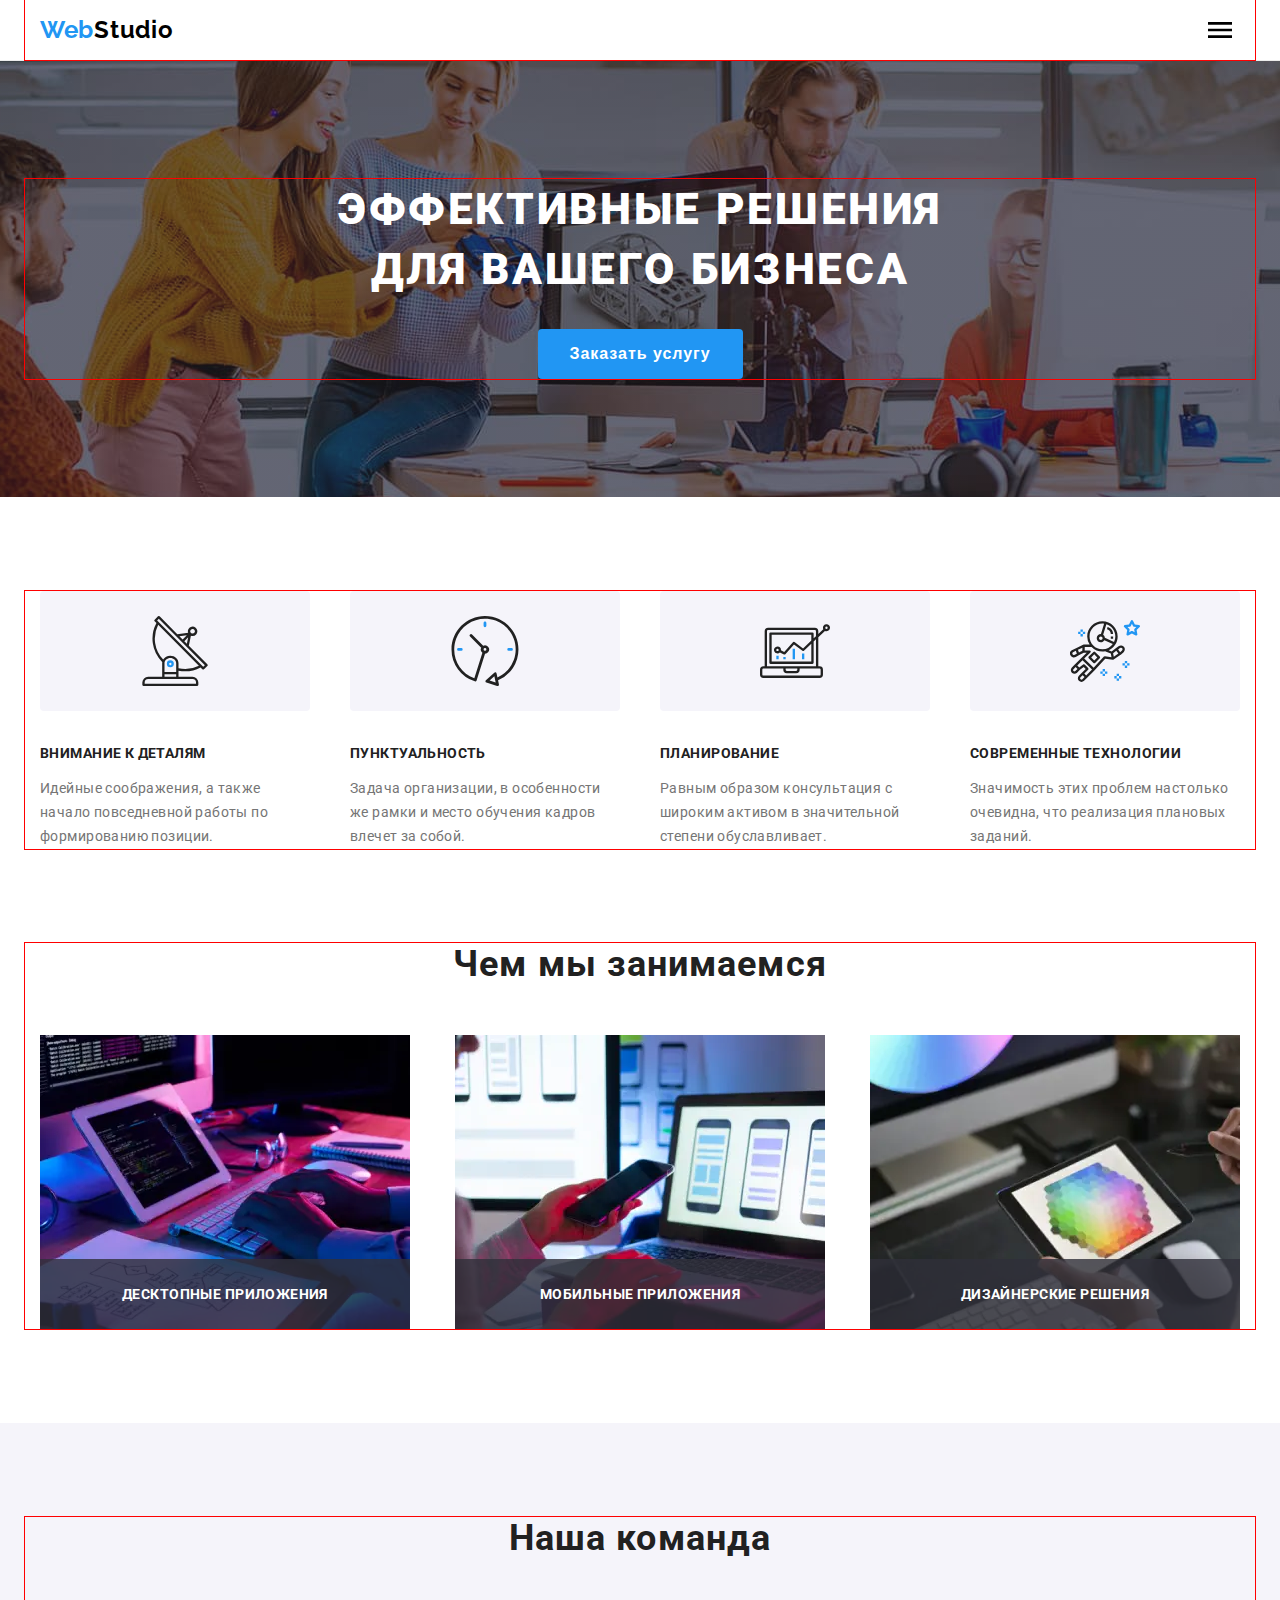
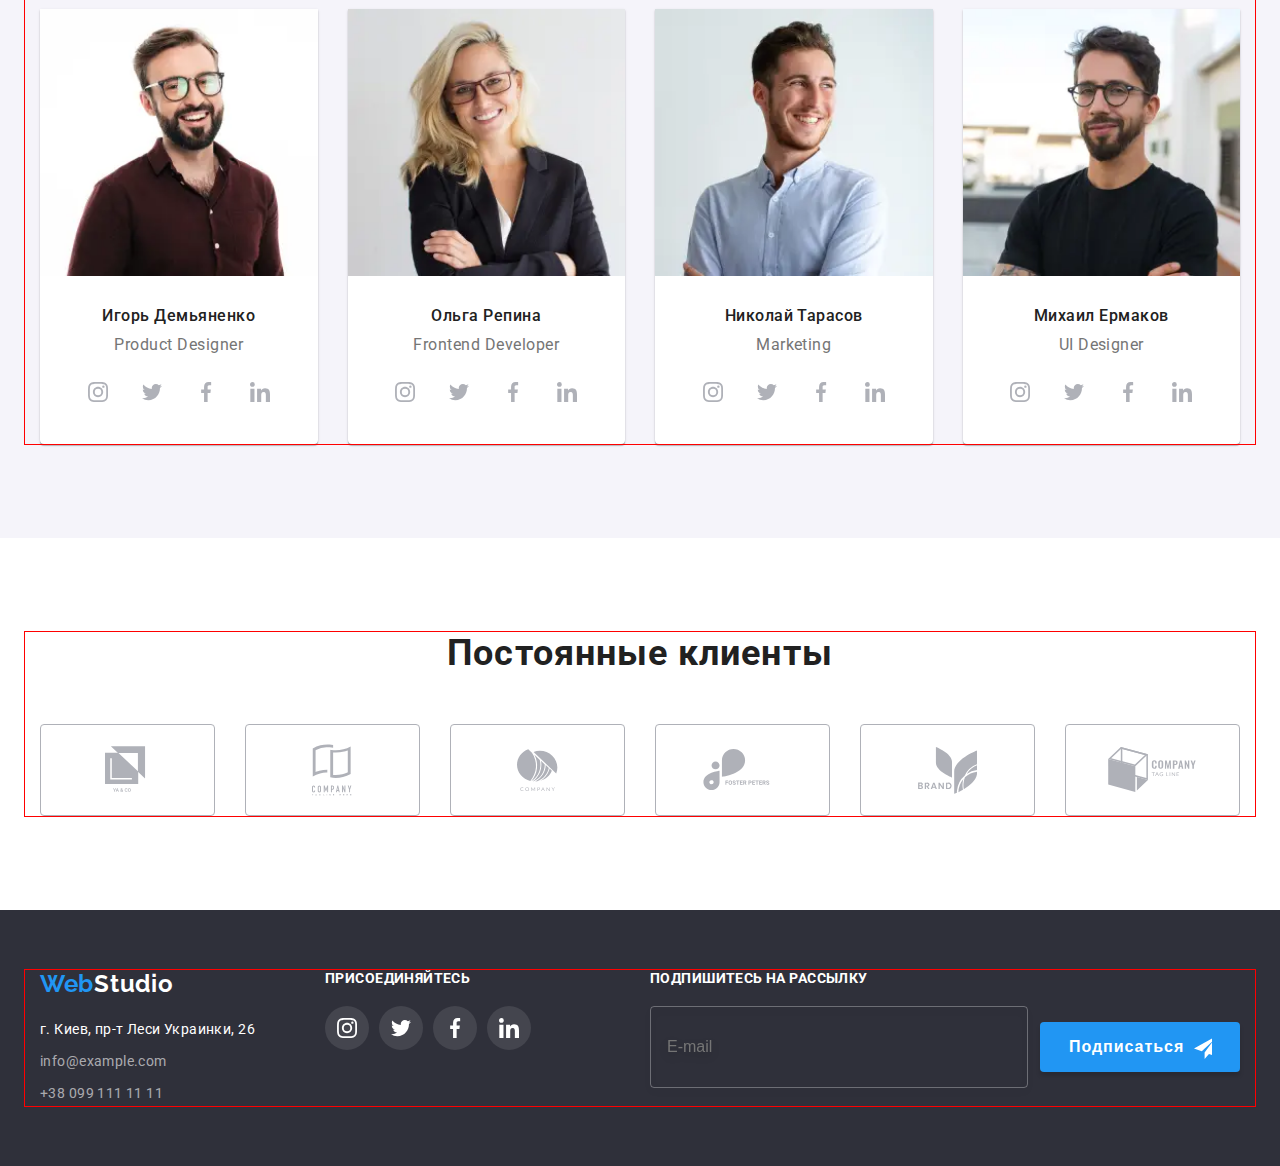
==== commit f251cb31: "add adaptive disign to the portfolio page" ====
--- a/index.html
+++ b/index.html
@@ -15,7 +15,7 @@
 
   <body>
   <!-- Header -->
-    <!-- <header class="page-header">
+    <header class="page-header">
       <div class="page-header__container container">
         <a class="logo" href="./index.html" aria-label="Логотип"><span class="logo__span">Web</span>Studio</a>
 
@@ -60,7 +60,7 @@
         
       </div>
       
-    </header> -->
+    </header>
     <main>
       <!-- Hero -->        
         <section class="hero section">
--- a/css/main.min.css
+++ b/css/main.min.css
@@ -1,2 +1,2 @@
-body{background-color:var(--primary-white-color);color:var(--primary-text-color);font-family:'Roboto', sans-serif;margin:0}h1,h2,h3,h4,h5,h6,p{margin:0;padding:0}.list{list-style:none;margin:0;padding:0}.link{text-decoration:none;color:var(--primary-text-color)}img{display:block}:root{--primary-white-color: #ffffff;--secondary-background-color: #2f303a;--accent-background-color: #f5f4fa;--accent-color: #2196f3;--primary-text-color: #212121;--secondary-text-color: #757575;--primary-icon-color: #afb1b8;--time-function: cubic-bezier(0.4, 0, 0.2, 1)}.visually-hidden{position:absolute;width:1px;height:1px;margin:-1px;border:0;padding:0;white-space:nowrap;clip-path:inset(100%);clip:rect(0 0 0 0);overflow:hidden}.container{width:100%;padding:0 15px}@media screen and (min-width: 480px){.container{max-width:480px;margin:0 auto}}@media screen and (min-width: 768px){.container{max-width:768px}}@media screen and (min-width: 1200px){.container{max-width:1200px}}.logo{font-size:24px;font-weight:700;line-height:1.167;font-family:'Raleway', sans-serif;letter-spacing:0.03em;text-decoration:none;color:#000000}.logo__span{color:var(--accent-color)}.section{padding-top:60px;padding-bottom:60px}@media screen and (min-width: 1200px){.section{padding-top:94px;padding-bottom:94px}}.title{font-size:28px;font-weight:700;line-height:1.179;text-align:center;letter-spacing:0.03em}@media screen and (min-width: 1200px){.title{font-size:36px;font-weight:700;line-height:1.167}}.social-links__list{display:flex;justify-content:center}.social-links__list-item:not(:last-child){margin-right:10px}.social-links__list-item-link{display:flex;width:44px;height:44px;color:var(--primary-icon-color);border-radius:50%;background-color:transparent;transition:color 250ms var(--time-function),background-color 250ms var(--time-function)}.social-links__list-item-link:hover,.social-links__list-item-link:focus{background-color:var(--accent-color);color:var(--primary-white-color)}.social-links__list-item-icon{margin:auto;fill:currentColor}.page-header{border-bottom:1px solid #ececec}.page-header__container{position:relative;display:flex;justify-content:space-between;align-items:center;min-height:60px}.menu__button{display:flex;justify-content:center;width:40px;height:40px;padding:0;background-color:var(--primary-white-color);border:none}.buttom__icon--cross{display:none}.menu__button.is-open .buttom__icon--cross{display:block}.menu__button.is-open .buttom__icon--burger{display:none}.menu-backdrop{opacity:0;pointer-events:none;position:absolute;left:0;top:101%;text-align:center;width:100%;padding:60px 0;background-color:var(--primary-white-color);box-shadow:0px 4px 8px rgba(0,0,0,0.04),0px 2px 4px rgba(0,0,0,0.08),0px 1px 3px rgba(0,0,0,0.16);transition:opacity 250ms var(--time-function)}.menu-backdrop.is-open{opacity:1;pointer-events:visible}.site-nav{margin-bottom:55px}.site-nav__item:not(:last-child){margin-bottom:40px}.site-nav__item{display:flex;justify-content:center}.site-nav__link{display:inline-flex;flex-direction:column;align-items:center;font-size:14px;font-weight:500;line-height:1.143;letter-spacing:0.02em}.site-nav__link:after{content:'';margin-top:8px;width:100%;height:4px;background-color:var(--accent-color);border-radius:2px;opacity:0}.site-nav__link.current-page{color:var(--accent-color)}.site-nav__link.current-page:after{opacity:1}.address__item:not(:last-child){margin-bottom:16px}.address__link{display:inline-flex;align-items:center;color:var(--secondary-text-color);font-size:14px;font-weight:500;line-height:1.143;font-style:normal;letter-spacing:0.02em;transition:color 250ms var(--time-function)}.address__link:hover,.address__link:focus{color:var(--accent-color)}.address__icon{margin-right:10px;fill:currentColor}.address__icon--mail{width:16px;height:12px}.address__icon--smartphone{width:10px;height:16px}.address__icon--mail{width:16px;height:12px}.address__icon--mail--smartphone{width:10px;height:16px}.hero{padding-top:118px;padding-bottom:118px;margin:0 auto;color:var(--primary-white-color);background-image:linear-gradient(rgba(47,48,58,0.4), rgba(47,48,58,0.4)),url("../images/hero-mobile@1x.jpg");background-repeat:no-repeat;background-position:center;background-size:480px 400px}.hero__container{text-align:center}.hero__title{margin-bottom:30px;font-size:21px;font-weight:900;line-height:1.619;letter-spacing:0.06em;text-transform:uppercase}.hero__button{padding:10px 32px;border:none;border-radius:4px;min-width:200px;cursor:pointer;background-color:var(--accent-color);color:var(--primary-white-color);font-size:16px;font-weight:700;line-height:1.875;text-align:center;letter-spacing:0.06em}@media screen and (min-device-pixel-ratio: 2) and (min-width: 320px), screen and (min-resolution: 192dpi) and (min-width: 320px), screen and (min-resolution: 2dppx) and (min-width: 320px){.hero{background-image:linear-gradient(rgba(47,48,58,0.4), rgba(47,48,58,0.4)),url("../images/hero-mobile@2x.jpg")}}@media screen and (min-width: 480px){.hero__title{font-size:26px;font-weight:900;line-height:1.615}}@media screen and (min-width: 768px){.hero{background-image:linear-gradient(rgba(47,48,58,0.4), rgba(47,48,58,0.4)),url("../images/hero-tablet@1x.jpg");background-size:768px 400px}}@media screen and (min-device-pixel-ratio: 2) and (min-width: 768px), screen and (min-resolution: 192dpi) and (min-width: 768px), screen and (min-resolution: 2dppx) and (min-width: 768px){.hero{background-image:linear-gradient(rgba(47,48,58,0.4), rgba(47,48,58,0.4)),url("../images/hero-tablet@2x.jpg")}}@media screen and (min-width: 1200px){.hero{background-image:linear-gradient(rgba(47,48,58,0.4), rgba(47,48,58,0.4)),url("../images/hero-desk@1x.jpg");background-size:1600px 600px}.hero__title{font-size:44px;font-weight:900;line-height:1.364}}@media screen and (min-device-pixel-ratio: 2) and (min-width: 1200px), screen and (min-resolution: 192dpi) and (min-width: 1200px), screen and (min-resolution: 2dppx) and (min-width: 1200px){.hero{background-image:linear-gradient(rgba(47,48,58,0.4), rgba(47,48,58,0.4)),url("../images/hero-desk@2x.jpg")}}.advantages__list-item-wrapper{display:flex;justify-content:center;align-items:center;max-width:450px;height:120px;margin-bottom:30px;background-color:var(--accent-background-color);border-radius:4px}.advantages__list-item-icon{width:70px;height:70px}.advantages__list-item-paragraph{font-size:14px;font-weight:700;line-height:1.857;text-transform:uppercase;margin-bottom:10px}.advantages__list-item-description{color:var(--secondary-text-color);font-size:14px;font-weight:400;line-height:1.714;letter-spacing:0.03em}@media screen and (min-width: 320px) and (max-width: 767px){.advantages__list-item:not(:last-child){margin-bottom:30px}}@media screen and (min-width: 768px){.advantages__list{display:flex;flex-wrap:wrap;justify-content:space-between;margin-bottom:-30px}.advantages__list-item{margin-bottom:30px;width:calc((100% - 30px) / 2)}.advantages__list-item-wrapper{max-width:354px}.advantages__list-item-paragraph{text-align:left}}@media screen and (min-width: 1200px){.advantages__list{flex-wrap:nowrap;margin-bottom:0}.advantages__list-item{margin-bottom:0;width:calc((100% - 4 * 30px) / 4)}.advantages__list-item-wrapper{max-width:270px}.advantages__list-item-paragraph{text-align:left}}.activity{display:none}@media screen and (min-width: 1200px){.activity{display:block;padding-top:0}.activity__list{display:flex;justify-content:space-between}.activity__title{margin-bottom:50px}.activity__list-item{position:relative}.activity__list-item-title{position:absolute;left:0;bottom:0;width:100%;padding-top:27px;padding-bottom:27px;background-color:rgba(47,48,58,0.8);font-size:14px;font-weight:700;line-height:1.143;text-align:center;letter-spacing:0.03em;text-transform:uppercase;color:var(--primary-white-color)}}.our-team{background-color:var(--accent-background-color)}.our-team__title{margin-bottom:30px}.our-team__card-set-item{text-align:center;background-color:var(--primary-white-color);box-shadow:0px 1px 3px rgba(0,0,0,0.12),0px 1px 1px rgba(0,0,0,0.14),0px 2px 1px rgba(0,0,0,0.2);border-radius:0px 0px 4px 4px;margin-bottom:30px}.our-team__card-set-item-img{width:100%}.our-team__card-set-wrapper{padding-top:30px;padding-bottom:24px}.our-team__card-set-name{font-size:16px;font-weight:500;line-height:1.188;letter-spacing:0.03em;margin-bottom:10px}.our-team__card-set-position{font-size:16px;font-weight:400;line-height:1.188;letter-spacing:0.03em;color:var(--secondary-text-color);margin-bottom:16px}@media screen and (min-width: 320px) and (max-width: 767px){.our-team__card-set-item:last-child{margin-bottom:0px}}@media screen and (min-width: 768px){.our-team__card-set{display:flex;flex-wrap:wrap;justify-content:space-between;margin-bottom:-30px}.our-team__card-set-item{width:calc((100% - 30px) / 2)}}@media screen and (min-width: 1200px){.our-team__title{margin-bottom:50px}.our-team__card-set{margin-bottom:0}.our-team__card-set-item{margin-bottom:0;flex-wrap:nowrap;width:calc((100% - 3 * 30px) / 4)}.our-team__card-set-wrapper{padding-bottom:30px}}.customers__title{margin-bottom:30px}.customers__list{display:flex;flex-wrap:wrap;justify-content:space-between;margin-bottom:-30px}.customers__list-item{width:calc((100% - 30px) / 2);margin-bottom:30px}.customers__list-item-link{display:flex;height:90px;border:1px solid var(--primary-icon-color);border-radius:4px;background-position:center;background-repeat:no-repeat;color:var(--primary-icon-color);transition:color 250ms var(--time-function),border-color 250ms var(--time-function)}.customers__list-item-link:hover,.customers__list-item-link:focus{border-color:var(--accent-color);color:var(--accent-color)}.customers__list-item-link-icon{fill:currentColor;margin:auto}@media screen and (min-width: 320px) and (max-width: 479px){.customers__title{font-size:26px;font-weight:700;line-height:1.615}}@media screen and (min-width: 768px){.customers__list-item{width:calc((100% - 2 * 30px) / 3)}}@media screen and (min-width: 1200px){.customers__title{margin-bottom:50px}.customers__list{flex-wrap:nowrap;margin-bottom:0}.customers__list-item{width:calc((100% - 5 * 30px) / 6);margin-bottom:0}}.page-footer{background-color:var(--secondary-background-color);padding-top:60px;padding-bottom:60px;text-align:center}.page-footer__logo{color:var(--primary-white-color);display:inline-block;margin-bottom:20px}.page-footer__address{font-style:normal}.page-footer__address-list-item:not(:last-child){margin-bottom:8px}.page-footer__address-list-item-link{color:rgba(255,255,255,0.6);font-size:14px;font-weight:400;line-height:1.714;letter-spacing:0.03em}.page-footer__address-list-item-link--map{color:var(--primary-white-color)}.page-footer__invitation{display:block;margin-bottom:20px;font-size:14px;font-weight:700;line-height:1.143;letter-spacing:0.03em;text-transform:uppercase;color:var(--primary-white-color)}.social-links__list-item-link--dark-theme{background-color:rgba(255,255,255,0.1);color:var(--primary-white-color)}.page-footer__subscribe-form{display:flex;flex-direction:column;align-items:center}.page-footer__subscribe-form-field{width:100%;height:50px;margin-bottom:20px;padding-top:15px;padding-bottom:15px;padding-left:16px;font-size:16px;font-weight:400;line-height:1.25;background-color:transparent;border:1px solid rgba(255,255,255,0.3);filter:drop-shadow(0px 4px 4px rgba(0,0,0,0.15));border-radius:4px;color:var(--primary-white-color)}.page-footer__subscribe-form-btn{display:flex;align-items:center;width:200px;padding:10px 28px 10px 29px;font-size:16px;font-weight:700;line-height:1.875;letter-spacing:0.06em;color:var(--primary-white-color);background-color:var(--accent-color);box-shadow:0px 4px 4px rgba(0,0,0,0.15);border:none;border-radius:4px;cursor:pointer}.page-footer__subscribe-form-btn::after{content:'';display:inline-block;width:24px;height:24px;margin-left:10px;background-image:url(../images/paper-plane.svg)}@media screen and (min-width: 320px) and (max-width: 767px){.page-footer__wrapper{margin-bottom:60px}}@media screen and (min-width: 768px){.page-footer__links-wrapper{display:flex;justify-content:center;margin-bottom:60px}.page-footer__wrapper:not(:last-child){margin-right:165px}.page-footer__subscribe-form-field{width:450px}}@media screen and (min-width: 1200px){.page-footer__container{display:flex;align-items:flex-start;text-align:left}.page-footer__links-wrapper{margin-bottom:0}.page-footer__wrapper:not(:last-child){margin-right:70px}.page-footer__subscribe-wrapper{margin-left:auto}.page-footer__subscribe-form{flex-direction:row;align-items:center}.page-footer__subscribe-form-field{width:358px;margin-bottom:0;margin-right:12px}}
+body{background-color:var(--primary-white-color);color:var(--primary-text-color);font-family:'Roboto', sans-serif;margin:0}h1,h2,h3,h4,h5,h6,p{margin:0;padding:0}.list{list-style:none;margin:0;padding:0}.link{text-decoration:none;color:var(--primary-text-color)}img{display:block}:root{--primary-white-color: #ffffff;--secondary-background-color: #2f303a;--accent-background-color: #f5f4fa;--accent-color: #2196f3;--primary-text-color: #212121;--secondary-text-color: #757575;--primary-icon-color: #afb1b8;--time-function: cubic-bezier(0.4, 0, 0.2, 1)}.visually-hidden{position:absolute;width:1px;height:1px;margin:-1px;border:0;padding:0;white-space:nowrap;clip-path:inset(100%);clip:rect(0 0 0 0);overflow:hidden}.container{width:100%;padding:0 15px;outline:1px solid red}@media screen and (min-width: 480px){.container{max-width:480px;margin:0 auto}}@media screen and (min-width: 768px){.container{max-width:768px}}@media screen and (min-width: 1200px){.container{max-width:1200px}}.logo{font-size:24px;font-weight:700;line-height:1.167;font-family:'Raleway', sans-serif;letter-spacing:0.03em;text-decoration:none;color:#000000}.logo__span{color:var(--accent-color)}.section{padding-top:60px;padding-bottom:60px}@media screen and (min-width: 1200px){.section{padding-top:94px;padding-bottom:94px}}.title{font-size:28px;font-weight:700;line-height:1.179;text-align:center;letter-spacing:0.03em}@media screen and (min-width: 1200px){.title{font-size:36px;font-weight:700;line-height:1.167}}.social-links__list{display:flex;justify-content:center}.social-links__list-item:not(:last-child){margin-right:10px}.social-links__list-item-link{display:flex;width:44px;height:44px;color:var(--primary-icon-color);border-radius:50%;background-color:transparent;transition:color 250ms var(--time-function),background-color 250ms var(--time-function)}.social-links__list-item-link:hover,.social-links__list-item-link:focus{background-color:var(--accent-color);color:var(--primary-white-color)}.social-links__list-item-icon{margin:auto;fill:currentColor}.page-header{border-bottom:1px solid #ececec;background-color:var(--primary-white-color)}.page-header__container{position:relative;display:flex;justify-content:space-between;align-items:center;min-height:60px}.menu__button{display:flex;justify-content:center;width:40px;height:40px;padding:0;background-color:var(--primary-white-color);border:none}.buttom__icon--cross{display:none}.menu__button.is-open .buttom__icon--cross{display:block}.menu__button.is-open .buttom__icon--burger{display:none}.menu-backdrop{opacity:0;pointer-events:none;position:absolute;z-index:10;left:0;top:101%;text-align:center;width:100%;padding:60px 0;background-color:var(--primary-white-color);box-shadow:0px 4px 8px rgba(0,0,0,0.04),0px 2px 4px rgba(0,0,0,0.08),0px 1px 3px rgba(0,0,0,0.16);transition:opacity 250ms var(--time-function)}.menu-backdrop.is-open{opacity:1;pointer-events:visible}.site-nav{margin-bottom:55px}.site-nav__item:not(:last-child){margin-bottom:40px}.site-nav__item{display:flex;justify-content:center}.site-nav__link{display:inline-flex;flex-direction:column;align-items:center;font-size:14px;font-weight:500;line-height:1.143;letter-spacing:0.02em}.site-nav__link:after{content:'';margin-top:8px;width:100%;height:4px;background-color:var(--accent-color);border-radius:2px;opacity:0}.site-nav__link.current-page{color:var(--accent-color)}.site-nav__link.current-page:after{opacity:1}.address__item:not(:last-child){margin-bottom:16px}.address__link{display:inline-flex;align-items:center;color:var(--secondary-text-color);font-size:14px;font-weight:500;line-height:1.143;font-style:normal;letter-spacing:0.02em;transition:color 250ms var(--time-function)}.address__link:hover,.address__link:focus{color:var(--accent-color)}.address__icon{margin-right:10px;fill:currentColor}.address__icon--mail{width:16px;height:12px}.address__icon--smartphone{width:10px;height:16px}.address__icon--mail{width:16px;height:12px}.address__icon--mail--smartphone{width:10px;height:16px}@media screen and (min-width: 320px) and (max-width: 767px){body{padding-top:60px}.page-header{position:fixed;top:0;left:0;width:100vw;z-index:100}}.hero{padding-top:118px;padding-bottom:118px;margin:0 auto;color:var(--primary-white-color);background-image:linear-gradient(rgba(47,48,58,0.4), rgba(47,48,58,0.4)),url("../images/hero-mobile@1x.jpg");background-repeat:no-repeat;background-position:center;background-size:480px 400px}.hero__container{text-align:center}.hero__title{margin-bottom:30px;font-size:21px;font-weight:900;line-height:1.619;letter-spacing:0.06em;text-transform:uppercase}.hero__button{padding:10px 32px;border:none;border-radius:4px;min-width:200px;cursor:pointer;background-color:var(--accent-color);color:var(--primary-white-color);font-size:16px;font-weight:700;line-height:1.875;text-align:center;letter-spacing:0.06em}@media screen and (min-device-pixel-ratio: 2) and (min-width: 320px), screen and (min-resolution: 192dpi) and (min-width: 320px), screen and (min-resolution: 2dppx) and (min-width: 320px){.hero{background-image:linear-gradient(rgba(47,48,58,0.4), rgba(47,48,58,0.4)),url("../images/hero-mobile@2x.jpg")}}@media screen and (min-width: 480px){.hero__title{font-size:26px;font-weight:900;line-height:1.615}}@media screen and (min-width: 768px){.hero{background-image:linear-gradient(rgba(47,48,58,0.4), rgba(47,48,58,0.4)),url("../images/hero-tablet@1x.jpg");background-size:768px 400px}}@media screen and (min-device-pixel-ratio: 2) and (min-width: 768px), screen and (min-resolution: 192dpi) and (min-width: 768px), screen and (min-resolution: 2dppx) and (min-width: 768px){.hero{background-image:linear-gradient(rgba(47,48,58,0.4), rgba(47,48,58,0.4)),url("../images/hero-tablet@2x.jpg")}}@media screen and (min-width: 1200px){.hero{background-image:linear-gradient(rgba(47,48,58,0.4), rgba(47,48,58,0.4)),url("../images/hero-desk@1x.jpg");background-size:1600px 600px}.hero__title{font-size:44px;font-weight:900;line-height:1.364}}@media screen and (min-device-pixel-ratio: 2) and (min-width: 1200px), screen and (min-resolution: 192dpi) and (min-width: 1200px), screen and (min-resolution: 2dppx) and (min-width: 1200px){.hero{background-image:linear-gradient(rgba(47,48,58,0.4), rgba(47,48,58,0.4)),url("../images/hero-desk@2x.jpg")}}.advantages__list-item-wrapper{display:flex;justify-content:center;align-items:center;max-width:450px;height:120px;margin-bottom:30px;background-color:var(--accent-background-color);border-radius:4px}.advantages__list-item-icon{width:70px;height:70px}.advantages__list-item-paragraph{font-size:14px;font-weight:700;line-height:1.857;text-transform:uppercase;margin-bottom:10px}.advantages__list-item-description{color:var(--secondary-text-color);font-size:14px;font-weight:400;line-height:1.714;letter-spacing:0.03em}@media screen and (min-width: 320px) and (max-width: 767px){.advantages__list-item:not(:last-child){margin-bottom:30px}}@media screen and (min-width: 768px){.advantages__list{display:flex;flex-wrap:wrap;justify-content:space-between;margin-bottom:-30px}.advantages__list-item{margin-bottom:30px;width:calc((100% - 30px) / 2)}.advantages__list-item-wrapper{max-width:354px}.advantages__list-item-paragraph{text-align:left}}@media screen and (min-width: 1200px){.advantages__list{flex-wrap:nowrap;margin-bottom:0}.advantages__list-item{margin-bottom:0;width:calc((100% - 4 * 30px) / 4)}.advantages__list-item-wrapper{max-width:270px}.advantages__list-item-paragraph{text-align:left}}.activity{display:none}@media screen and (min-width: 1200px){.activity{display:block;padding-top:0}.activity__list{display:flex;justify-content:space-between}.activity__title{margin-bottom:50px}.activity__list-item{position:relative}.activity__list-item-title{position:absolute;left:0;bottom:0;width:100%;padding-top:27px;padding-bottom:27px;background-color:rgba(47,48,58,0.8);font-size:14px;font-weight:700;line-height:1.143;text-align:center;letter-spacing:0.03em;text-transform:uppercase;color:var(--primary-white-color)}}.our-team{background-color:var(--accent-background-color)}.our-team__title{margin-bottom:30px}.our-team__card-set-item{text-align:center;background-color:var(--primary-white-color);box-shadow:0px 1px 3px rgba(0,0,0,0.12),0px 1px 1px rgba(0,0,0,0.14),0px 2px 1px rgba(0,0,0,0.2);border-radius:0px 0px 4px 4px;margin-bottom:30px}.our-team__card-set-item-img{width:100%}.our-team__card-set-wrapper{padding-top:30px;padding-bottom:24px}.our-team__card-set-name{font-size:16px;font-weight:500;line-height:1.188;letter-spacing:0.03em;margin-bottom:10px}.our-team__card-set-position{font-size:16px;font-weight:400;line-height:1.188;letter-spacing:0.03em;color:var(--secondary-text-color);margin-bottom:16px}@media screen and (min-width: 320px) and (max-width: 767px){.our-team__card-set-item:last-child{margin-bottom:0px}}@media screen and (min-width: 768px){.our-team__card-set{display:flex;flex-wrap:wrap;justify-content:space-between;margin-bottom:-30px}.our-team__card-set-item{width:calc((100% - 30px) / 2)}}@media screen and (min-width: 1200px){.our-team__title{margin-bottom:50px}.our-team__card-set{margin-bottom:0}.our-team__card-set-item{margin-bottom:0;flex-wrap:nowrap;width:calc((100% - 3 * 30px) / 4)}.our-team__card-set-wrapper{padding-bottom:30px}}.customers__title{margin-bottom:30px}.customers__list{display:flex;flex-wrap:wrap;justify-content:space-between;margin-bottom:-30px}.customers__list-item{width:calc((100% - 30px) / 2);margin-bottom:30px}.customers__list-item-link{display:flex;height:90px;border:1px solid var(--primary-icon-color);border-radius:4px;background-position:center;background-repeat:no-repeat;color:var(--primary-icon-color);transition:color 250ms var(--time-function),border-color 250ms var(--time-function)}.customers__list-item-link:hover,.customers__list-item-link:focus{border-color:var(--accent-color);color:var(--accent-color)}.customers__list-item-link-icon{fill:currentColor;margin:auto}@media screen and (min-width: 320px) and (max-width: 479px){.customers__title{font-size:26px;font-weight:700;line-height:1.615}}@media screen and (min-width: 768px){.customers__list-item{width:calc((100% - 2 * 30px) / 3)}}@media screen and (min-width: 1200px){.customers__title{margin-bottom:50px}.customers__list{flex-wrap:nowrap;margin-bottom:0}.customers__list-item{width:calc((100% - 5 * 30px) / 6);margin-bottom:0}}.page-footer{background-color:var(--secondary-background-color);padding-top:60px;padding-bottom:60px;text-align:center}.page-footer__logo{color:var(--primary-white-color);display:inline-block;margin-bottom:20px}.page-footer__address{font-style:normal}.page-footer__address-list-item:not(:last-child){margin-bottom:8px}.page-footer__address-list-item-link{color:rgba(255,255,255,0.6);font-size:14px;font-weight:400;line-height:1.714;letter-spacing:0.03em}.page-footer__address-list-item-link--map{color:var(--primary-white-color)}.page-footer__invitation{display:block;margin-bottom:20px;font-size:14px;font-weight:700;line-height:1.143;letter-spacing:0.03em;text-transform:uppercase;color:var(--primary-white-color)}.social-links__list-item-link--dark-theme{background-color:rgba(255,255,255,0.1);color:var(--primary-white-color)}.page-footer__subscribe-form{display:flex;flex-direction:column;align-items:center}.page-footer__subscribe-form-field{width:100%;height:50px;margin-bottom:20px;padding-top:15px;padding-bottom:15px;padding-left:16px;font-size:16px;font-weight:400;line-height:1.25;background-color:transparent;border:1px solid rgba(255,255,255,0.3);filter:drop-shadow(0px 4px 4px rgba(0,0,0,0.15));border-radius:4px;color:var(--primary-white-color)}.page-footer__subscribe-form-btn{display:flex;align-items:center;width:200px;padding:10px 28px 10px 29px;font-size:16px;font-weight:700;line-height:1.875;letter-spacing:0.06em;color:var(--primary-white-color);background-color:var(--accent-color);box-shadow:0px 4px 4px rgba(0,0,0,0.15);border:none;border-radius:4px;cursor:pointer}.page-footer__subscribe-form-btn::after{content:'';display:inline-block;width:24px;height:24px;margin-left:10px;background-image:url(../images/paper-plane.svg)}@media screen and (min-width: 320px) and (max-width: 767px){.page-footer__wrapper{margin-bottom:60px}}@media screen and (min-width: 768px){.page-footer__links-wrapper{display:flex;justify-content:center;margin-bottom:60px}.page-footer__wrapper:not(:last-child){margin-right:165px}.page-footer__subscribe-form-field{width:450px}}@media screen and (min-width: 1200px){.page-footer__container{display:flex;align-items:flex-start;text-align:left}.page-footer__links-wrapper{margin-bottom:0}.page-footer__wrapper:not(:last-child){margin-right:70px}.page-footer__subscribe-wrapper{margin-left:auto}.page-footer__subscribe-form{flex-direction:row;align-items:center}.page-footer__subscribe-form-field{width:358px;margin-bottom:0;margin-right:12px}}
 /*# sourceMappingURL=main.min.css.map */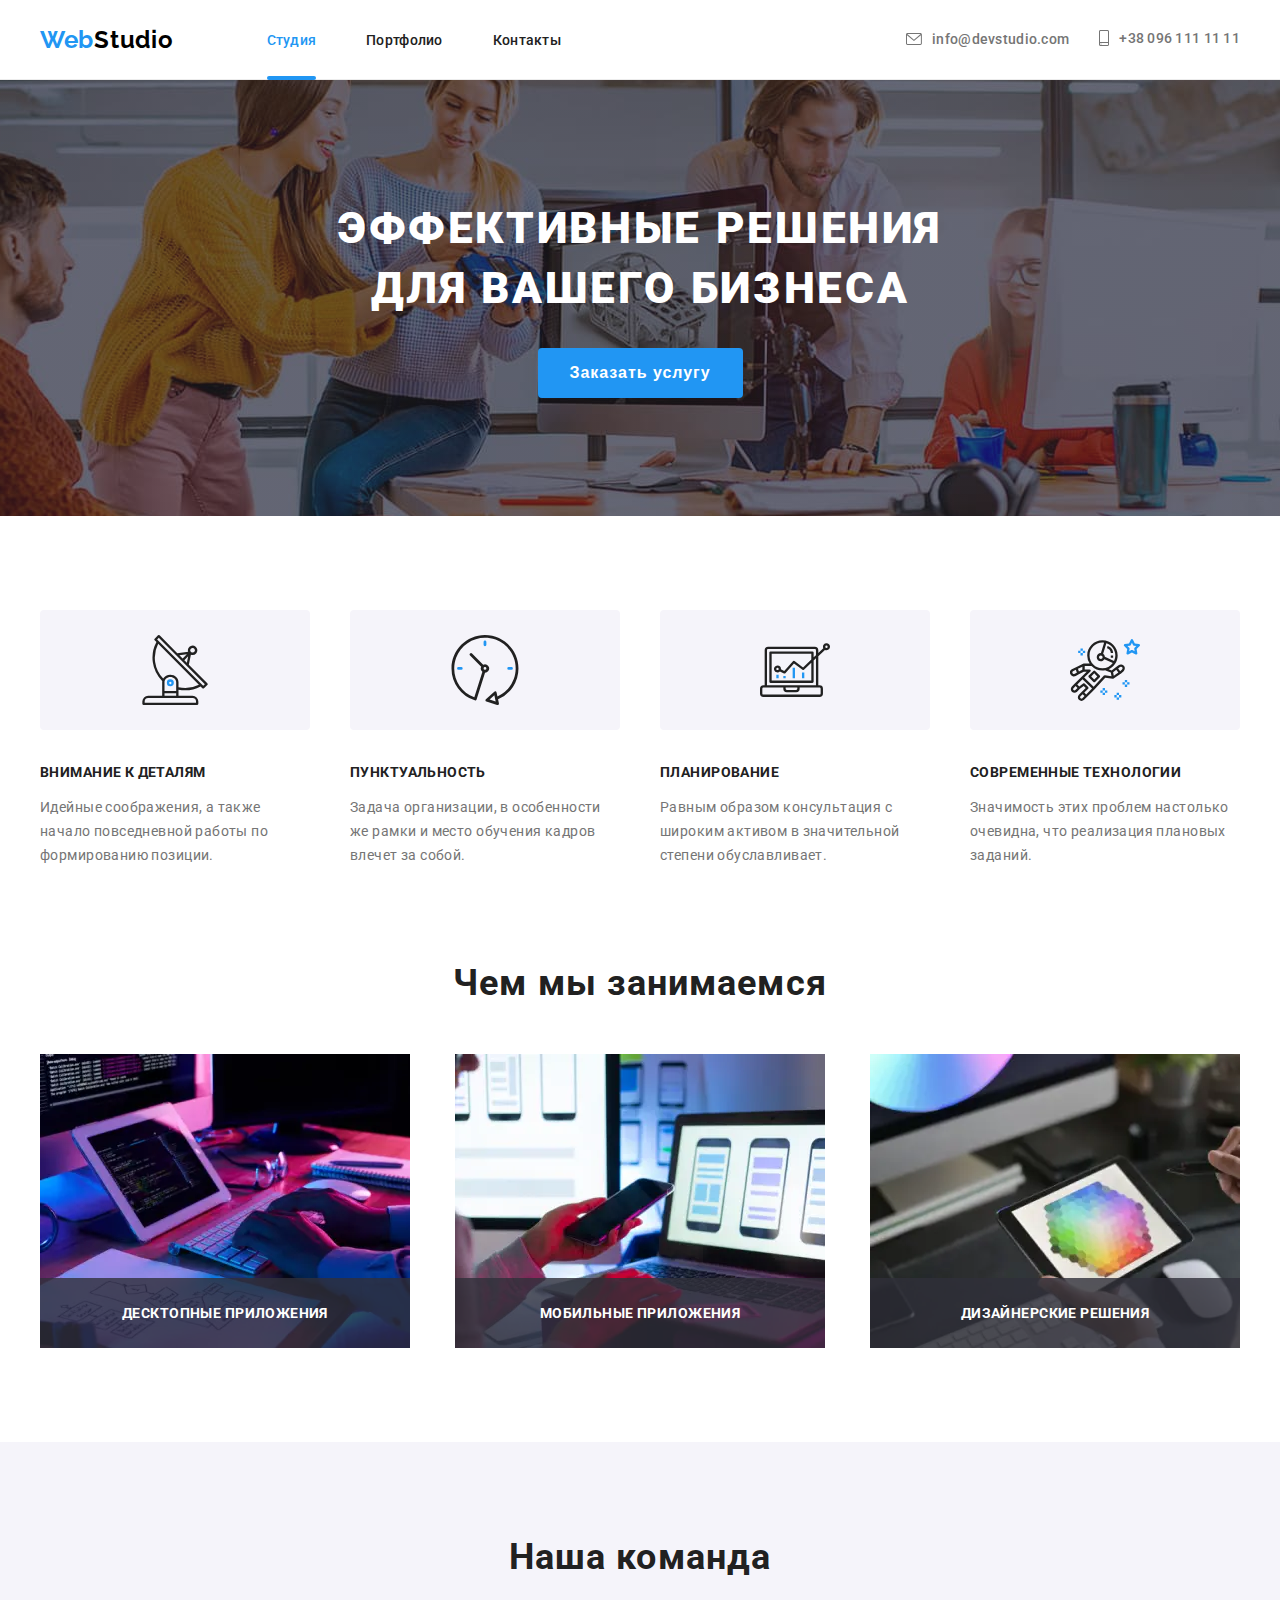
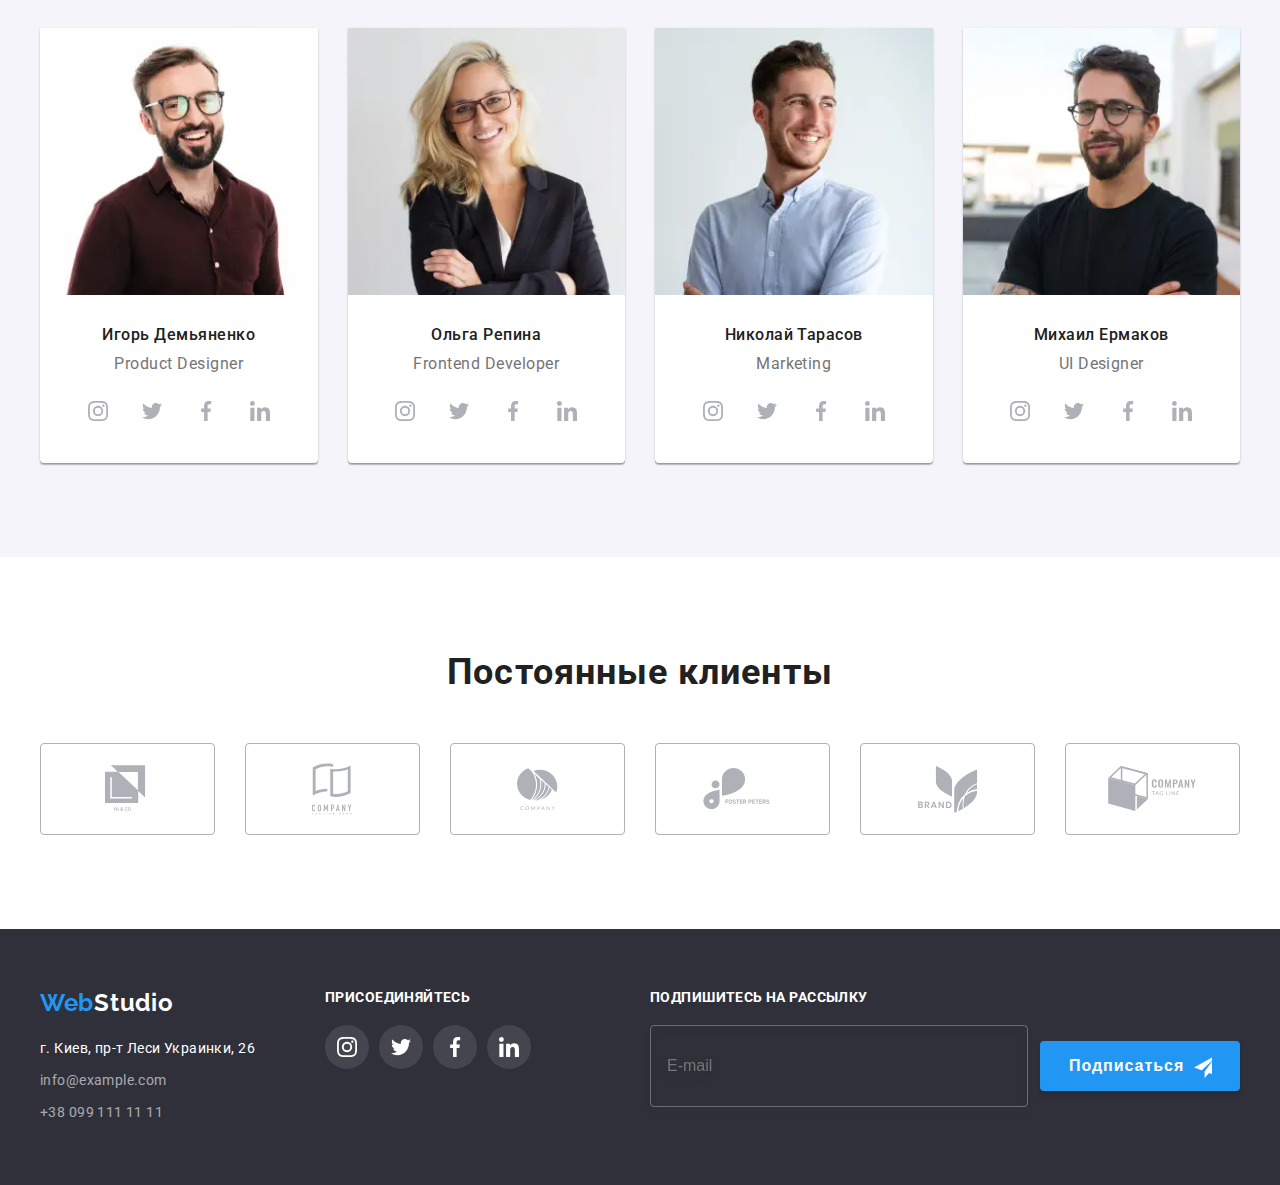
==== commit 4d8acbd3: "add adaptive disign to the header" ====
--- a/index.html
+++ b/index.html
@@ -176,7 +176,7 @@
           <ul class="our-team__card-set list">
             <li class="our-team__card-set-item">
               <picture>
-                <source srcset="./images/employee-1-desk@1x.webp  1x, ./images/employee-3-desk@2x.webp 1x" media="(min-width: 1200px)"
+                <source srcset="./images/employee-1-desk@1x.webp  1x, ./images/employee-1-desk@2x.webp 2x" media="(min-width: 1200px)"
                   type="image/webp" />
               
                 <source srcset="./images/employee-1-tablet@1x.webp  1x, ./images/employee-1-tablet@2x.webp 2x"
--- a/css/main.min.css
+++ b/css/main.min.css
@@ -1,2 +1,2 @@
-body{background-color:var(--primary-white-color);color:var(--primary-text-color);font-family:'Roboto', sans-serif;margin:0}h1,h2,h3,h4,h5,h6,p{margin:0;padding:0}.list{list-style:none;margin:0;padding:0}.link{text-decoration:none;color:var(--primary-text-color)}img{display:block}:root{--primary-white-color: #ffffff;--secondary-background-color: #2f303a;--accent-background-color: #f5f4fa;--accent-color: #2196f3;--primary-text-color: #212121;--secondary-text-color: #757575;--primary-icon-color: #afb1b8;--time-function: cubic-bezier(0.4, 0, 0.2, 1)}.visually-hidden{position:absolute;width:1px;height:1px;margin:-1px;border:0;padding:0;white-space:nowrap;clip-path:inset(100%);clip:rect(0 0 0 0);overflow:hidden}.container{width:100%;padding:0 15px;outline:1px solid red}@media screen and (min-width: 480px){.container{max-width:480px;margin:0 auto}}@media screen and (min-width: 768px){.container{max-width:768px}}@media screen and (min-width: 1200px){.container{max-width:1200px}}.logo{font-size:24px;font-weight:700;line-height:1.167;font-family:'Raleway', sans-serif;letter-spacing:0.03em;text-decoration:none;color:#000000}.logo__span{color:var(--accent-color)}.section{padding-top:60px;padding-bottom:60px}@media screen and (min-width: 1200px){.section{padding-top:94px;padding-bottom:94px}}.title{font-size:28px;font-weight:700;line-height:1.179;text-align:center;letter-spacing:0.03em}@media screen and (min-width: 1200px){.title{font-size:36px;font-weight:700;line-height:1.167}}.social-links__list{display:flex;justify-content:center}.social-links__list-item:not(:last-child){margin-right:10px}.social-links__list-item-link{display:flex;width:44px;height:44px;color:var(--primary-icon-color);border-radius:50%;background-color:transparent;transition:color 250ms var(--time-function),background-color 250ms var(--time-function)}.social-links__list-item-link:hover,.social-links__list-item-link:focus{background-color:var(--accent-color);color:var(--primary-white-color)}.social-links__list-item-icon{margin:auto;fill:currentColor}.page-header{border-bottom:1px solid #ececec;background-color:var(--primary-white-color)}.page-header__container{position:relative;display:flex;justify-content:space-between;align-items:center;min-height:60px}.menu__button{display:flex;justify-content:center;width:40px;height:40px;padding:0;background-color:var(--primary-white-color);border:none}.buttom__icon--cross{display:none}.menu__button.is-open .buttom__icon--cross{display:block}.menu__button.is-open .buttom__icon--burger{display:none}.menu-backdrop{opacity:0;pointer-events:none;position:absolute;z-index:10;left:0;top:101%;text-align:center;width:100%;padding:60px 0;background-color:var(--primary-white-color);box-shadow:0px 4px 8px rgba(0,0,0,0.04),0px 2px 4px rgba(0,0,0,0.08),0px 1px 3px rgba(0,0,0,0.16);transition:opacity 250ms var(--time-function)}.menu-backdrop.is-open{opacity:1;pointer-events:visible}.site-nav{margin-bottom:55px}.site-nav__item:not(:last-child){margin-bottom:40px}.site-nav__item{display:flex;justify-content:center}.site-nav__link{display:inline-flex;flex-direction:column;align-items:center;font-size:14px;font-weight:500;line-height:1.143;letter-spacing:0.02em}.site-nav__link:after{content:'';margin-top:8px;width:100%;height:4px;background-color:var(--accent-color);border-radius:2px;opacity:0}.site-nav__link.current-page{color:var(--accent-color)}.site-nav__link.current-page:after{opacity:1}.address__item:not(:last-child){margin-bottom:16px}.address__link{display:inline-flex;align-items:center;color:var(--secondary-text-color);font-size:14px;font-weight:500;line-height:1.143;font-style:normal;letter-spacing:0.02em;transition:color 250ms var(--time-function)}.address__link:hover,.address__link:focus{color:var(--accent-color)}.address__icon{margin-right:10px;fill:currentColor}.address__icon--mail{width:16px;height:12px}.address__icon--smartphone{width:10px;height:16px}.address__icon--mail{width:16px;height:12px}.address__icon--mail--smartphone{width:10px;height:16px}@media screen and (min-width: 320px) and (max-width: 767px){body{padding-top:60px}.page-header{position:fixed;top:0;left:0;width:100vw;z-index:100}}.hero{padding-top:118px;padding-bottom:118px;margin:0 auto;color:var(--primary-white-color);background-image:linear-gradient(rgba(47,48,58,0.4), rgba(47,48,58,0.4)),url("../images/hero-mobile@1x.jpg");background-repeat:no-repeat;background-position:center;background-size:480px 400px}.hero__container{text-align:center}.hero__title{margin-bottom:30px;font-size:21px;font-weight:900;line-height:1.619;letter-spacing:0.06em;text-transform:uppercase}.hero__button{padding:10px 32px;border:none;border-radius:4px;min-width:200px;cursor:pointer;background-color:var(--accent-color);color:var(--primary-white-color);font-size:16px;font-weight:700;line-height:1.875;text-align:center;letter-spacing:0.06em}@media screen and (min-device-pixel-ratio: 2) and (min-width: 320px), screen and (min-resolution: 192dpi) and (min-width: 320px), screen and (min-resolution: 2dppx) and (min-width: 320px){.hero{background-image:linear-gradient(rgba(47,48,58,0.4), rgba(47,48,58,0.4)),url("../images/hero-mobile@2x.jpg")}}@media screen and (min-width: 480px){.hero__title{font-size:26px;font-weight:900;line-height:1.615}}@media screen and (min-width: 768px){.hero{background-image:linear-gradient(rgba(47,48,58,0.4), rgba(47,48,58,0.4)),url("../images/hero-tablet@1x.jpg");background-size:768px 400px}}@media screen and (min-device-pixel-ratio: 2) and (min-width: 768px), screen and (min-resolution: 192dpi) and (min-width: 768px), screen and (min-resolution: 2dppx) and (min-width: 768px){.hero{background-image:linear-gradient(rgba(47,48,58,0.4), rgba(47,48,58,0.4)),url("../images/hero-tablet@2x.jpg")}}@media screen and (min-width: 1200px){.hero{background-image:linear-gradient(rgba(47,48,58,0.4), rgba(47,48,58,0.4)),url("../images/hero-desk@1x.jpg");background-size:1600px 600px}.hero__title{font-size:44px;font-weight:900;line-height:1.364}}@media screen and (min-device-pixel-ratio: 2) and (min-width: 1200px), screen and (min-resolution: 192dpi) and (min-width: 1200px), screen and (min-resolution: 2dppx) and (min-width: 1200px){.hero{background-image:linear-gradient(rgba(47,48,58,0.4), rgba(47,48,58,0.4)),url("../images/hero-desk@2x.jpg")}}.advantages__list-item-wrapper{display:flex;justify-content:center;align-items:center;max-width:450px;height:120px;margin-bottom:30px;background-color:var(--accent-background-color);border-radius:4px}.advantages__list-item-icon{width:70px;height:70px}.advantages__list-item-paragraph{font-size:14px;font-weight:700;line-height:1.857;text-transform:uppercase;margin-bottom:10px}.advantages__list-item-description{color:var(--secondary-text-color);font-size:14px;font-weight:400;line-height:1.714;letter-spacing:0.03em}@media screen and (min-width: 320px) and (max-width: 767px){.advantages__list-item:not(:last-child){margin-bottom:30px}}@media screen and (min-width: 768px){.advantages__list{display:flex;flex-wrap:wrap;justify-content:space-between;margin-bottom:-30px}.advantages__list-item{margin-bottom:30px;width:calc((100% - 30px) / 2)}.advantages__list-item-wrapper{max-width:354px}.advantages__list-item-paragraph{text-align:left}}@media screen and (min-width: 1200px){.advantages__list{flex-wrap:nowrap;margin-bottom:0}.advantages__list-item{margin-bottom:0;width:calc((100% - 4 * 30px) / 4)}.advantages__list-item-wrapper{max-width:270px}.advantages__list-item-paragraph{text-align:left}}.activity{display:none}@media screen and (min-width: 1200px){.activity{display:block;padding-top:0}.activity__list{display:flex;justify-content:space-between}.activity__title{margin-bottom:50px}.activity__list-item{position:relative}.activity__list-item-title{position:absolute;left:0;bottom:0;width:100%;padding-top:27px;padding-bottom:27px;background-color:rgba(47,48,58,0.8);font-size:14px;font-weight:700;line-height:1.143;text-align:center;letter-spacing:0.03em;text-transform:uppercase;color:var(--primary-white-color)}}.our-team{background-color:var(--accent-background-color)}.our-team__title{margin-bottom:30px}.our-team__card-set-item{text-align:center;background-color:var(--primary-white-color);box-shadow:0px 1px 3px rgba(0,0,0,0.12),0px 1px 1px rgba(0,0,0,0.14),0px 2px 1px rgba(0,0,0,0.2);border-radius:0px 0px 4px 4px;margin-bottom:30px}.our-team__card-set-item-img{width:100%}.our-team__card-set-wrapper{padding-top:30px;padding-bottom:24px}.our-team__card-set-name{font-size:16px;font-weight:500;line-height:1.188;letter-spacing:0.03em;margin-bottom:10px}.our-team__card-set-position{font-size:16px;font-weight:400;line-height:1.188;letter-spacing:0.03em;color:var(--secondary-text-color);margin-bottom:16px}@media screen and (min-width: 320px) and (max-width: 767px){.our-team__card-set-item:last-child{margin-bottom:0px}}@media screen and (min-width: 768px){.our-team__card-set{display:flex;flex-wrap:wrap;justify-content:space-between;margin-bottom:-30px}.our-team__card-set-item{width:calc((100% - 30px) / 2)}}@media screen and (min-width: 1200px){.our-team__title{margin-bottom:50px}.our-team__card-set{margin-bottom:0}.our-team__card-set-item{margin-bottom:0;flex-wrap:nowrap;width:calc((100% - 3 * 30px) / 4)}.our-team__card-set-wrapper{padding-bottom:30px}}.customers__title{margin-bottom:30px}.customers__list{display:flex;flex-wrap:wrap;justify-content:space-between;margin-bottom:-30px}.customers__list-item{width:calc((100% - 30px) / 2);margin-bottom:30px}.customers__list-item-link{display:flex;height:90px;border:1px solid var(--primary-icon-color);border-radius:4px;background-position:center;background-repeat:no-repeat;color:var(--primary-icon-color);transition:color 250ms var(--time-function),border-color 250ms var(--time-function)}.customers__list-item-link:hover,.customers__list-item-link:focus{border-color:var(--accent-color);color:var(--accent-color)}.customers__list-item-link-icon{fill:currentColor;margin:auto}@media screen and (min-width: 320px) and (max-width: 479px){.customers__title{font-size:26px;font-weight:700;line-height:1.615}}@media screen and (min-width: 768px){.customers__list-item{width:calc((100% - 2 * 30px) / 3)}}@media screen and (min-width: 1200px){.customers__title{margin-bottom:50px}.customers__list{flex-wrap:nowrap;margin-bottom:0}.customers__list-item{width:calc((100% - 5 * 30px) / 6);margin-bottom:0}}.page-footer{background-color:var(--secondary-background-color);padding-top:60px;padding-bottom:60px;text-align:center}.page-footer__logo{color:var(--primary-white-color);display:inline-block;margin-bottom:20px}.page-footer__address{font-style:normal}.page-footer__address-list-item:not(:last-child){margin-bottom:8px}.page-footer__address-list-item-link{color:rgba(255,255,255,0.6);font-size:14px;font-weight:400;line-height:1.714;letter-spacing:0.03em}.page-footer__address-list-item-link--map{color:var(--primary-white-color)}.page-footer__invitation{display:block;margin-bottom:20px;font-size:14px;font-weight:700;line-height:1.143;letter-spacing:0.03em;text-transform:uppercase;color:var(--primary-white-color)}.social-links__list-item-link--dark-theme{background-color:rgba(255,255,255,0.1);color:var(--primary-white-color)}.page-footer__subscribe-form{display:flex;flex-direction:column;align-items:center}.page-footer__subscribe-form-field{width:100%;height:50px;margin-bottom:20px;padding-top:15px;padding-bottom:15px;padding-left:16px;font-size:16px;font-weight:400;line-height:1.25;background-color:transparent;border:1px solid rgba(255,255,255,0.3);filter:drop-shadow(0px 4px 4px rgba(0,0,0,0.15));border-radius:4px;color:var(--primary-white-color)}.page-footer__subscribe-form-btn{display:flex;align-items:center;width:200px;padding:10px 28px 10px 29px;font-size:16px;font-weight:700;line-height:1.875;letter-spacing:0.06em;color:var(--primary-white-color);background-color:var(--accent-color);box-shadow:0px 4px 4px rgba(0,0,0,0.15);border:none;border-radius:4px;cursor:pointer}.page-footer__subscribe-form-btn::after{content:'';display:inline-block;width:24px;height:24px;margin-left:10px;background-image:url(../images/paper-plane.svg)}@media screen and (min-width: 320px) and (max-width: 767px){.page-footer__wrapper{margin-bottom:60px}}@media screen and (min-width: 768px){.page-footer__links-wrapper{display:flex;justify-content:center;margin-bottom:60px}.page-footer__wrapper:not(:last-child){margin-right:165px}.page-footer__subscribe-form-field{width:450px}}@media screen and (min-width: 1200px){.page-footer__container{display:flex;align-items:flex-start;text-align:left}.page-footer__links-wrapper{margin-bottom:0}.page-footer__wrapper:not(:last-child){margin-right:70px}.page-footer__subscribe-wrapper{margin-left:auto}.page-footer__subscribe-form{flex-direction:row;align-items:center}.page-footer__subscribe-form-field{width:358px;margin-bottom:0;margin-right:12px}}
+body{background-color:var(--primary-white-color);color:var(--primary-text-color);font-family:'Roboto', sans-serif;margin:0}h1,h2,h3,h4,h5,h6,p{margin:0;padding:0}.list{list-style:none;margin:0;padding:0}.link{text-decoration:none;color:var(--primary-text-color)}img{display:block}:root{--primary-white-color: #ffffff;--secondary-background-color: #2f303a;--accent-background-color: #f5f4fa;--accent-color: #2196f3;--primary-text-color: #212121;--secondary-text-color: #757575;--primary-icon-color: #afb1b8;--time-function: cubic-bezier(0.4, 0, 0.2, 1)}.visually-hidden{position:absolute;width:1px;height:1px;margin:-1px;border:0;padding:0;white-space:nowrap;clip-path:inset(100%);clip:rect(0 0 0 0);overflow:hidden}.container{width:100%;padding:0 15px}@media screen and (min-width: 480px){.container{max-width:480px;margin:0 auto}}@media screen and (min-width: 768px){.container{max-width:768px}}@media screen and (min-width: 1200px){.container{max-width:1200px}}.logo{font-size:24px;font-weight:700;line-height:1.167;font-family:'Raleway', sans-serif;letter-spacing:0.03em;text-decoration:none;color:#000000}.logo__span{color:var(--accent-color)}.section{padding-top:60px;padding-bottom:60px}@media screen and (min-width: 1200px){.section{padding-top:94px;padding-bottom:94px}}.title{font-size:28px;font-weight:700;line-height:1.179;text-align:center;letter-spacing:0.03em}@media screen and (min-width: 1200px){.title{font-size:36px;font-weight:700;line-height:1.167}}.social-links__list{display:flex;justify-content:center}.social-links__list-item:not(:last-child){margin-right:10px}.social-links__list-item-link{display:flex;width:44px;height:44px;color:var(--primary-icon-color);border-radius:50%;background-color:transparent;transition:color 250ms var(--time-function),background-color 250ms var(--time-function)}.social-links__list-item-link:hover,.social-links__list-item-link:focus{background-color:var(--accent-color);color:var(--primary-white-color)}.social-links__list-item-icon{margin:auto;fill:currentColor}.page-header{border-bottom:1px solid #ececec;background-color:var(--primary-white-color)}.page-header__container{display:flex;justify-content:space-between;align-items:center}.menu{flex-grow:1;margin-left:88px}.menu__button{display:none}.menu-backdrop{display:flex;justify-content:space-between;align-items:center}.site-nav__list{display:flex;align-items:center}.site-nav__item:not(:last-child){margin-right:50px}.site-nav__item{display:flex;justify-content:center}.site-nav__link{position:relative;display:inline-block;padding-top:32px;padding-bottom:31px;font-size:14px;font-weight:500;line-height:1.143;letter-spacing:0.02em}.site-nav__link:after{content:'';position:absolute;bottom:-1px;left:0;width:100%;height:4px;background-color:var(--accent-color);border-radius:2px;opacity:0}.site-nav__link.current-page{color:var(--accent-color)}.site-nav__link.current-page:after{opacity:1}.address__item:not(:last-child){margin-bottom:10px}.address__link{display:inline-flex;align-items:center;color:var(--secondary-text-color);font-size:14px;font-weight:500;line-height:1.143;font-style:normal;letter-spacing:0.02em;transition:color 250ms var(--time-function)}.address__link:hover,.address__link:focus{color:var(--accent-color)}.address__icon{margin-right:10px;fill:currentColor}.address__icon--mail{width:16px;height:11px}.address__icon--smartphone{width:10px;height:15px}@media screen and (min-width: 320px) and (max-width: 767px){body{padding-top:60px}.page-header{position:fixed;top:0;left:0;width:100vw;z-index:100}.page-header__container{position:relative;display:flex;justify-content:space-between;align-items:center;min-height:60px}.menu{flex-grow:0;margin-left:0}.menu__button{display:flex;justify-content:center;width:40px;height:40px;padding:0;background-color:var(--primary-white-color);border:none}.buttom__icon--cross{display:none}.menu__button.is-open .buttom__icon--cross,.buttom__icon--burge{display:block;fill:#000000;transition:fill 250ms var(--time-function)}.menu__button.is-open:hover .buttom__icon--cross,.menu__button.is-open:focus .buttom__icon--cross,.menu__button:hover .buttom__icon--burger,.menu__button:focus .buttom__icon--burger{fill:var(--accent-color)}.menu__button.is-open .buttom__icon--burger{display:none}.menu-backdrop{opacity:0;pointer-events:none;display:block;justify-content:unset;align-items:unset;position:absolute;z-index:10;left:0;top:101%;text-align:center;width:100%;padding:60px 0;background-color:var(--primary-white-color);box-shadow:0px 4px 8px rgba(0,0,0,0.04),0px 2px 4px rgba(0,0,0,0.08),0px 1px 3px rgba(0,0,0,0.16);transition:opacity 250ms var(--time-function)}.menu-backdrop.is-open{opacity:1;pointer-events:visible}.site-nav{margin-bottom:55px}.site-nav__list{display:block;align-items:unset}.site-nav__item:not(:last-child){margin-right:0;margin-bottom:40px}.address__item:not(:last-child){margin-bottom:16px}.site-nav__link{padding-top:0;padding-bottom:0}.site-nav__link:after{content:'';bottom:0;width:100%;height:4px;background-color:var(--accent-color);border-radius:2px;opacity:0}.current-page{padding-bottom:8px}}@media screen and (min-width: 768px){.address__icon--mail{width:14px;height:10px}.address__icon--smartphone{width:10px;height:14px}}@media screen and (min-width: 1200px){.menu{margin-left:93px}.address__list{display:flex}.address__item:not(:last-child){margin-right:30px;margin-bottom:0px}.address__icon--mail{width:16px;height:12px}.address__icon--smartphone{width:10px;height:16px}}.hero{padding-top:118px;padding-bottom:118px;margin:0 auto;color:var(--primary-white-color);background-image:linear-gradient(rgba(47,48,58,0.4), rgba(47,48,58,0.4)),url("../images/hero-mobile@1x.jpg");background-repeat:no-repeat;background-position:center;background-size:480px 400px}.hero__container{text-align:center}.hero__title{margin-bottom:30px;font-size:21px;font-weight:900;line-height:1.619;letter-spacing:0.06em;text-transform:uppercase}.hero__button{padding:10px 32px;border:none;border-radius:4px;min-width:200px;cursor:pointer;background-color:var(--accent-color);color:var(--primary-white-color);font-size:16px;font-weight:700;line-height:1.875;text-align:center;letter-spacing:0.06em}@media screen and (min-device-pixel-ratio: 2) and (min-width: 320px), screen and (min-resolution: 192dpi) and (min-width: 320px), screen and (min-resolution: 2dppx) and (min-width: 320px){.hero{background-image:linear-gradient(rgba(47,48,58,0.4), rgba(47,48,58,0.4)),url("../images/hero-mobile@2x.jpg")}}@media screen and (min-width: 480px){.hero__title{font-size:26px;font-weight:900;line-height:1.615}}@media screen and (min-width: 768px){.hero{background-image:linear-gradient(rgba(47,48,58,0.4), rgba(47,48,58,0.4)),url("../images/hero-tablet@1x.jpg");background-size:768px 400px}}@media screen and (min-device-pixel-ratio: 2) and (min-width: 768px), screen and (min-resolution: 192dpi) and (min-width: 768px), screen and (min-resolution: 2dppx) and (min-width: 768px){.hero{background-image:linear-gradient(rgba(47,48,58,0.4), rgba(47,48,58,0.4)),url("../images/hero-tablet@2x.jpg")}}@media screen and (min-width: 1200px){.hero{background-image:linear-gradient(rgba(47,48,58,0.4), rgba(47,48,58,0.4)),url("../images/hero-desk@1x.jpg");background-size:1600px 600px}.hero__title{font-size:44px;font-weight:900;line-height:1.364}}@media screen and (min-device-pixel-ratio: 2) and (min-width: 1200px), screen and (min-resolution: 192dpi) and (min-width: 1200px), screen and (min-resolution: 2dppx) and (min-width: 1200px){.hero{background-image:linear-gradient(rgba(47,48,58,0.4), rgba(47,48,58,0.4)),url("../images/hero-desk@2x.jpg")}}.advantages__list-item-wrapper{display:flex;justify-content:center;align-items:center;max-width:450px;height:120px;margin-bottom:30px;background-color:var(--accent-background-color);border-radius:4px}.advantages__list-item-icon{width:70px;height:70px}.advantages__list-item-paragraph{font-size:14px;font-weight:700;line-height:1.857;text-transform:uppercase;margin-bottom:10px}.advantages__list-item-description{color:var(--secondary-text-color);font-size:14px;font-weight:400;line-height:1.714;letter-spacing:0.03em}@media screen and (min-width: 320px) and (max-width: 767px){.advantages__list-item:not(:last-child){margin-bottom:30px}}@media screen and (min-width: 768px){.advantages__list{display:flex;flex-wrap:wrap;justify-content:space-between;margin-bottom:-30px}.advantages__list-item{margin-bottom:30px;width:calc((100% - 30px) / 2)}.advantages__list-item-wrapper{max-width:354px}.advantages__list-item-paragraph{text-align:left}}@media screen and (min-width: 1200px){.advantages__list{flex-wrap:nowrap;margin-bottom:0}.advantages__list-item{margin-bottom:0;width:calc((100% - 4 * 30px) / 4)}.advantages__list-item-wrapper{max-width:270px}.advantages__list-item-paragraph{text-align:left}}.activity{display:none}@media screen and (min-width: 1200px){.activity{display:block;padding-top:0}.activity__list{display:flex;justify-content:space-between}.activity__title{margin-bottom:50px}.activity__list-item{position:relative}.activity__list-item-title{position:absolute;left:0;bottom:0;width:100%;padding-top:27px;padding-bottom:27px;background-color:rgba(47,48,58,0.8);font-size:14px;font-weight:700;line-height:1.143;text-align:center;letter-spacing:0.03em;text-transform:uppercase;color:var(--primary-white-color)}}.our-team{background-color:var(--accent-background-color)}.our-team__title{margin-bottom:30px}.our-team__card-set-item{text-align:center;background-color:var(--primary-white-color);box-shadow:0px 1px 3px rgba(0,0,0,0.12),0px 1px 1px rgba(0,0,0,0.14),0px 2px 1px rgba(0,0,0,0.2);border-radius:0px 0px 4px 4px;margin-bottom:30px}.our-team__card-set-item-img{width:100%}.our-team__card-set-wrapper{padding-top:30px;padding-bottom:24px}.our-team__card-set-name{font-size:16px;font-weight:500;line-height:1.188;letter-spacing:0.03em;margin-bottom:10px}.our-team__card-set-position{font-size:16px;font-weight:400;line-height:1.188;letter-spacing:0.03em;color:var(--secondary-text-color);margin-bottom:16px}@media screen and (min-width: 320px) and (max-width: 767px){.our-team__card-set-item:last-child{margin-bottom:0px}}@media screen and (min-width: 768px){.our-team__card-set{display:flex;flex-wrap:wrap;justify-content:space-between;margin-bottom:-30px}.our-team__card-set-item{width:calc((100% - 30px) / 2)}}@media screen and (min-width: 1200px){.our-team__title{margin-bottom:50px}.our-team__card-set{margin-bottom:0}.our-team__card-set-item{margin-bottom:0;flex-wrap:nowrap;width:calc((100% - 3 * 30px) / 4)}.our-team__card-set-wrapper{padding-bottom:30px}}.customers__title{margin-bottom:30px}.customers__list{display:flex;flex-wrap:wrap;justify-content:space-between;margin-bottom:-30px}.customers__list-item{width:calc((100% - 30px) / 2);margin-bottom:30px}.customers__list-item-link{display:flex;height:90px;border:1px solid var(--primary-icon-color);border-radius:4px;background-position:center;background-repeat:no-repeat;color:var(--primary-icon-color);transition:color 250ms var(--time-function),border-color 250ms var(--time-function)}.customers__list-item-link:hover,.customers__list-item-link:focus{border-color:var(--accent-color);color:var(--accent-color)}.customers__list-item-link-icon{fill:currentColor;margin:auto}@media screen and (min-width: 320px) and (max-width: 479px){.customers__title{font-size:26px;font-weight:700;line-height:1.615}}@media screen and (min-width: 768px){.customers__list-item{width:calc((100% - 2 * 30px) / 3)}}@media screen and (min-width: 1200px){.customers__title{margin-bottom:50px}.customers__list{flex-wrap:nowrap;margin-bottom:0}.customers__list-item{width:calc((100% - 5 * 30px) / 6);margin-bottom:0}}.page-footer{background-color:var(--secondary-background-color);padding-top:60px;padding-bottom:60px;text-align:center}.page-footer__logo{color:var(--primary-white-color);display:inline-block;margin-bottom:20px}.page-footer__address{font-style:normal}.page-footer__address-list-item:not(:last-child){margin-bottom:8px}.page-footer__address-list-item-link{color:rgba(255,255,255,0.6);font-size:14px;font-weight:400;line-height:1.714;letter-spacing:0.03em}.page-footer__address-list-item-link--map{color:var(--primary-white-color)}.page-footer__invitation{display:block;margin-bottom:20px;font-size:14px;font-weight:700;line-height:1.143;letter-spacing:0.03em;text-transform:uppercase;color:var(--primary-white-color)}.social-links__list-item-link--dark-theme{background-color:rgba(255,255,255,0.1);color:var(--primary-white-color)}.page-footer__subscribe-form{display:flex;flex-direction:column;align-items:center}.page-footer__subscribe-form-field{width:100%;height:50px;margin-bottom:20px;padding-top:15px;padding-bottom:15px;padding-left:16px;font-size:16px;font-weight:400;line-height:1.25;background-color:transparent;border:1px solid rgba(255,255,255,0.3);filter:drop-shadow(0px 4px 4px rgba(0,0,0,0.15));border-radius:4px;color:var(--primary-white-color)}.page-footer__subscribe-form-btn{display:flex;align-items:center;width:200px;padding:10px 28px 10px 29px;font-size:16px;font-weight:700;line-height:1.875;letter-spacing:0.06em;color:var(--primary-white-color);background-color:var(--accent-color);box-shadow:0px 4px 4px rgba(0,0,0,0.15);border:none;border-radius:4px;cursor:pointer}.page-footer__subscribe-form-btn::after{content:'';display:inline-block;width:24px;height:24px;margin-left:10px;background-image:url(../images/paper-plane.svg)}@media screen and (min-width: 320px) and (max-width: 767px){.page-footer__wrapper{margin-bottom:60px}}@media screen and (min-width: 768px){.page-footer__links-wrapper{display:flex;justify-content:center;margin-bottom:60px}.page-footer__wrapper:not(:last-child){margin-right:165px}.page-footer__subscribe-form-field{width:450px}}@media screen and (min-width: 1200px){.page-footer__container{display:flex;align-items:flex-start;text-align:left}.page-footer__links-wrapper{margin-bottom:0}.page-footer__wrapper:not(:last-child){margin-right:70px}.page-footer__subscribe-wrapper{margin-left:auto}.page-footer__subscribe-form{flex-direction:row;align-items:center}.page-footer__subscribe-form-field{width:358px;margin-bottom:0;margin-right:12px}}
 /*# sourceMappingURL=main.min.css.map */